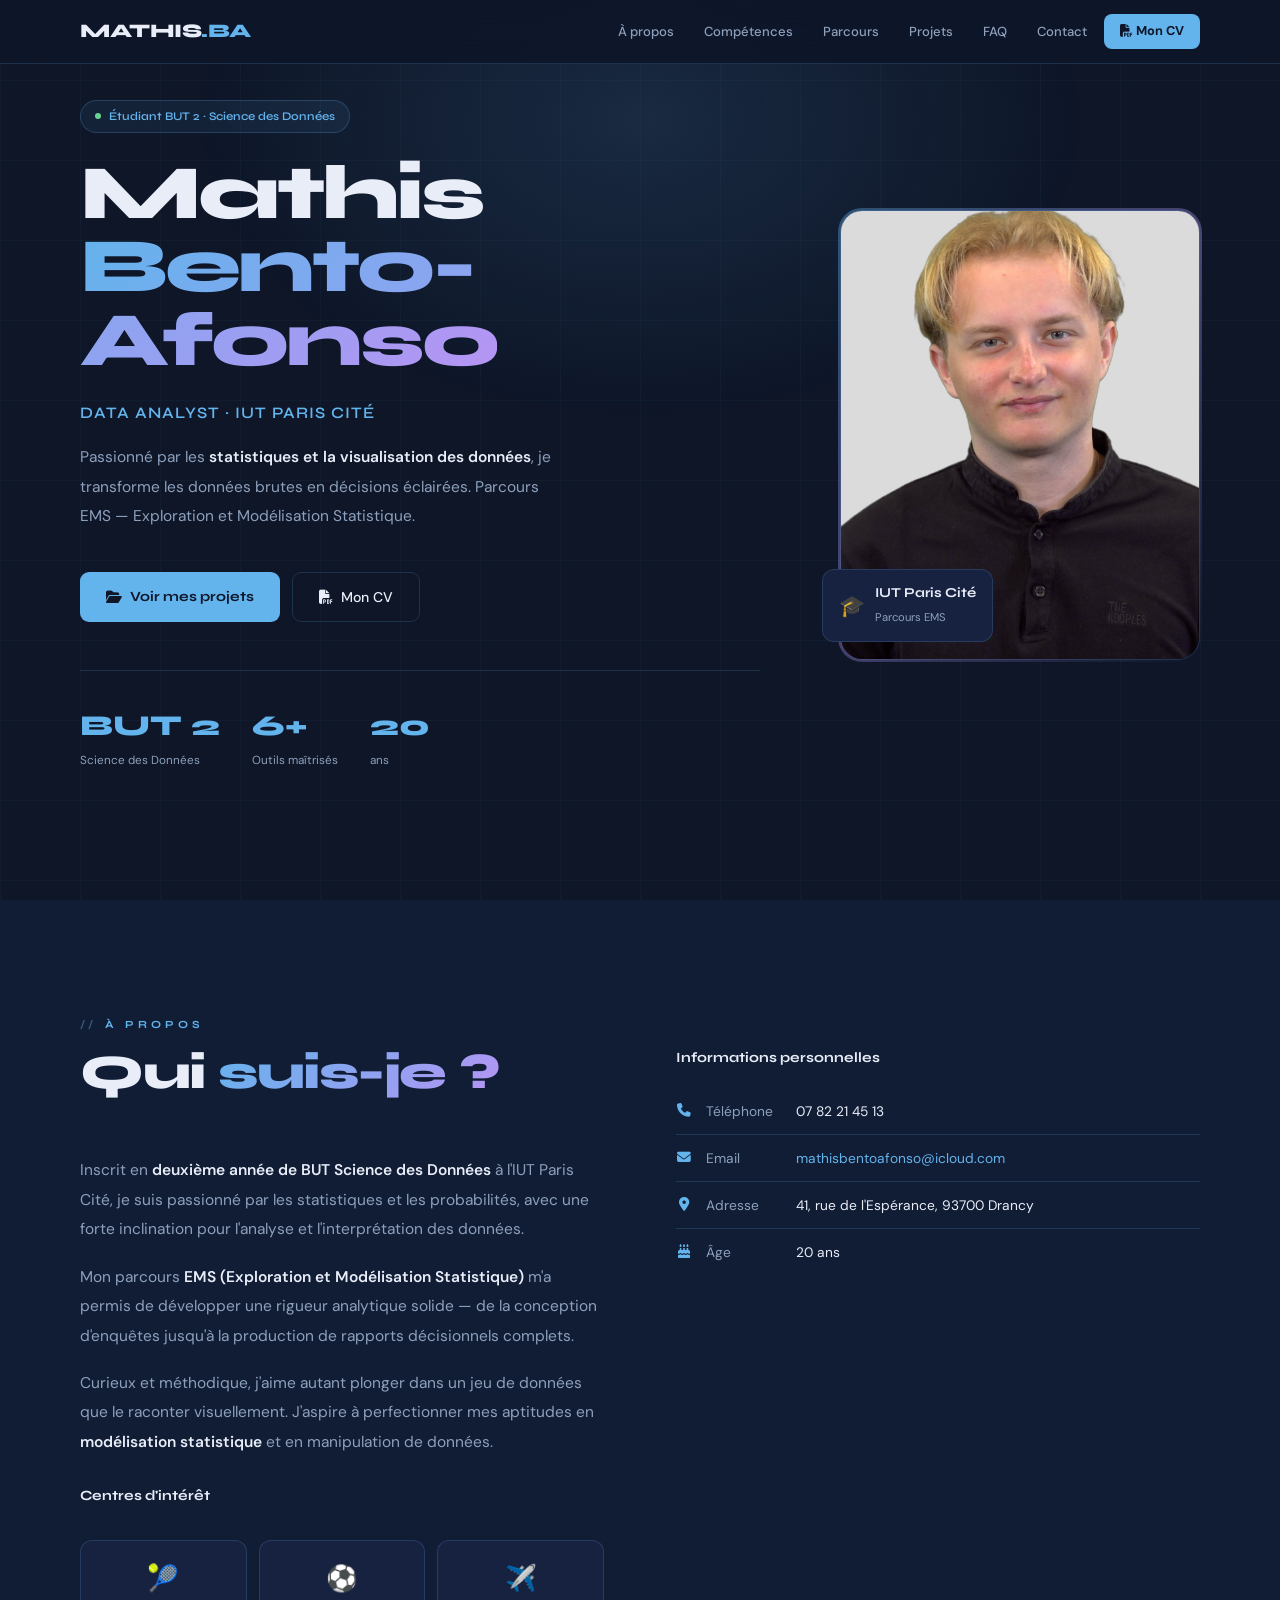
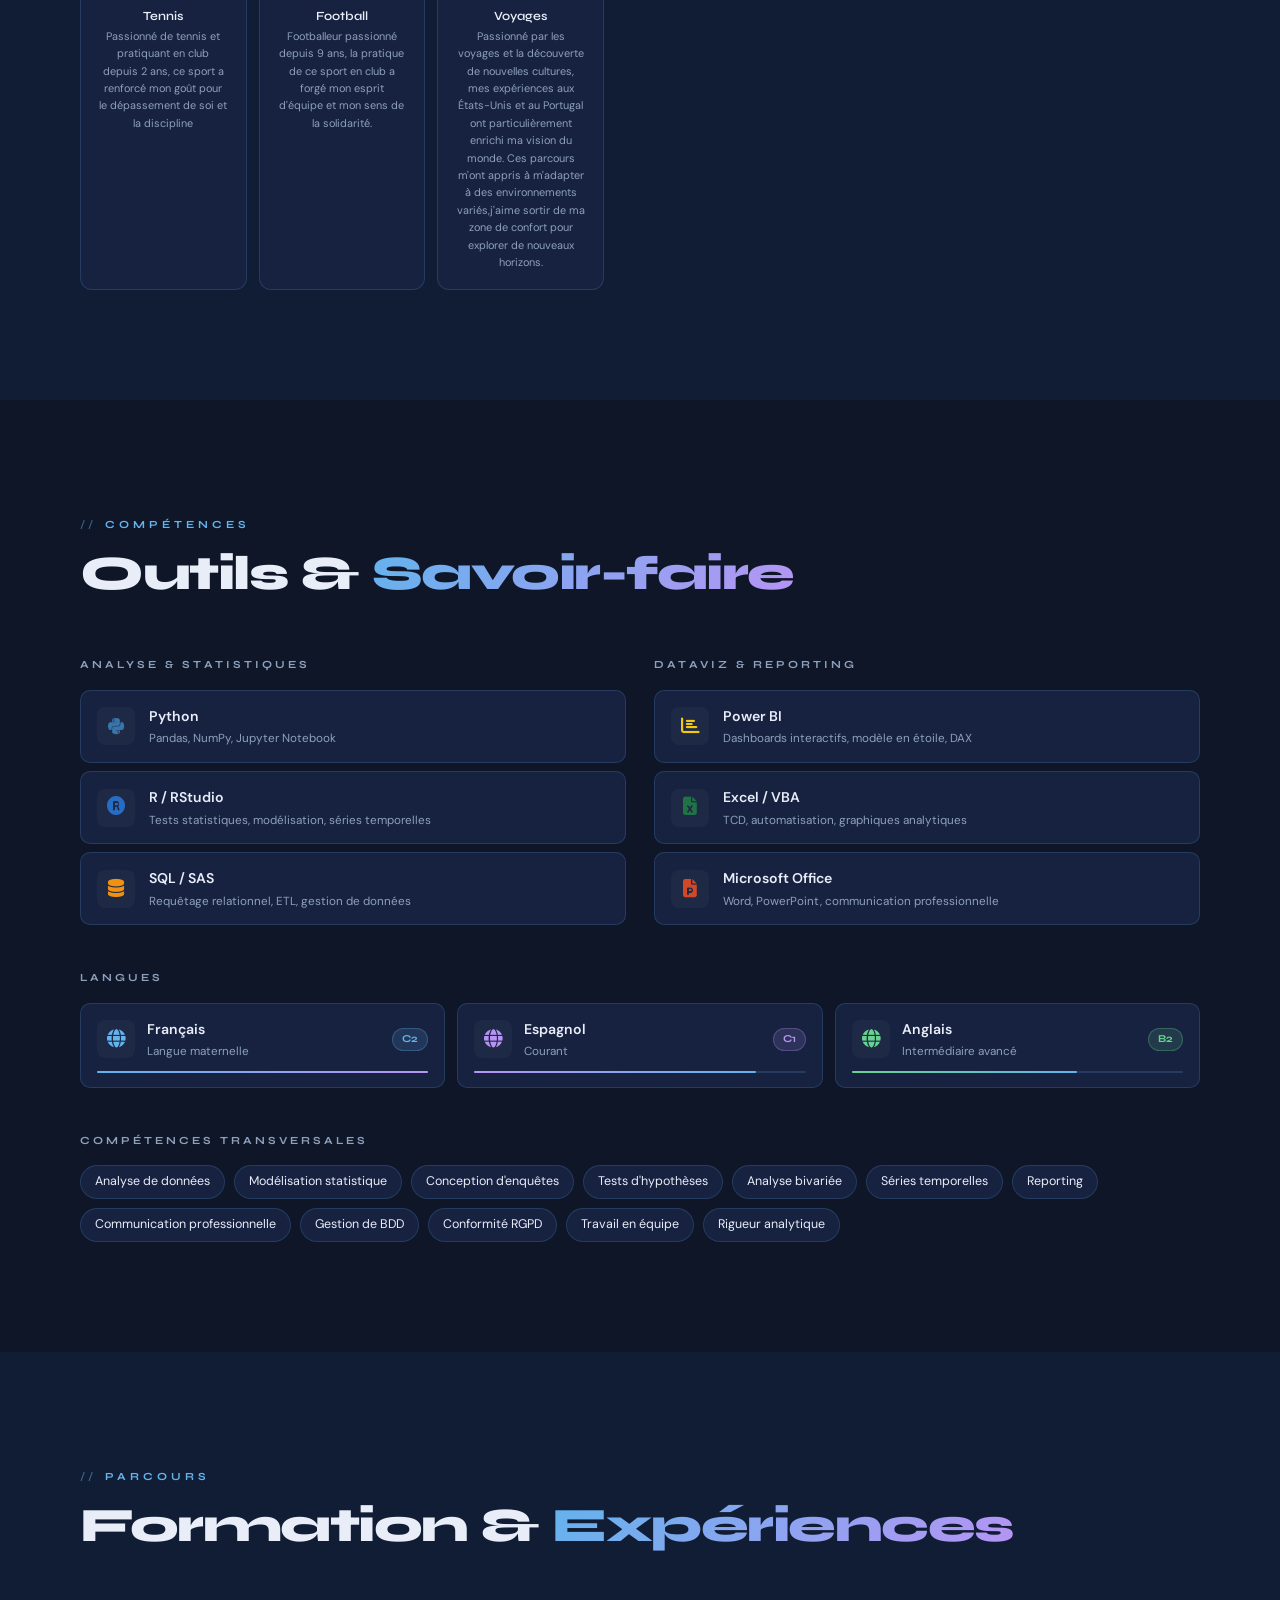
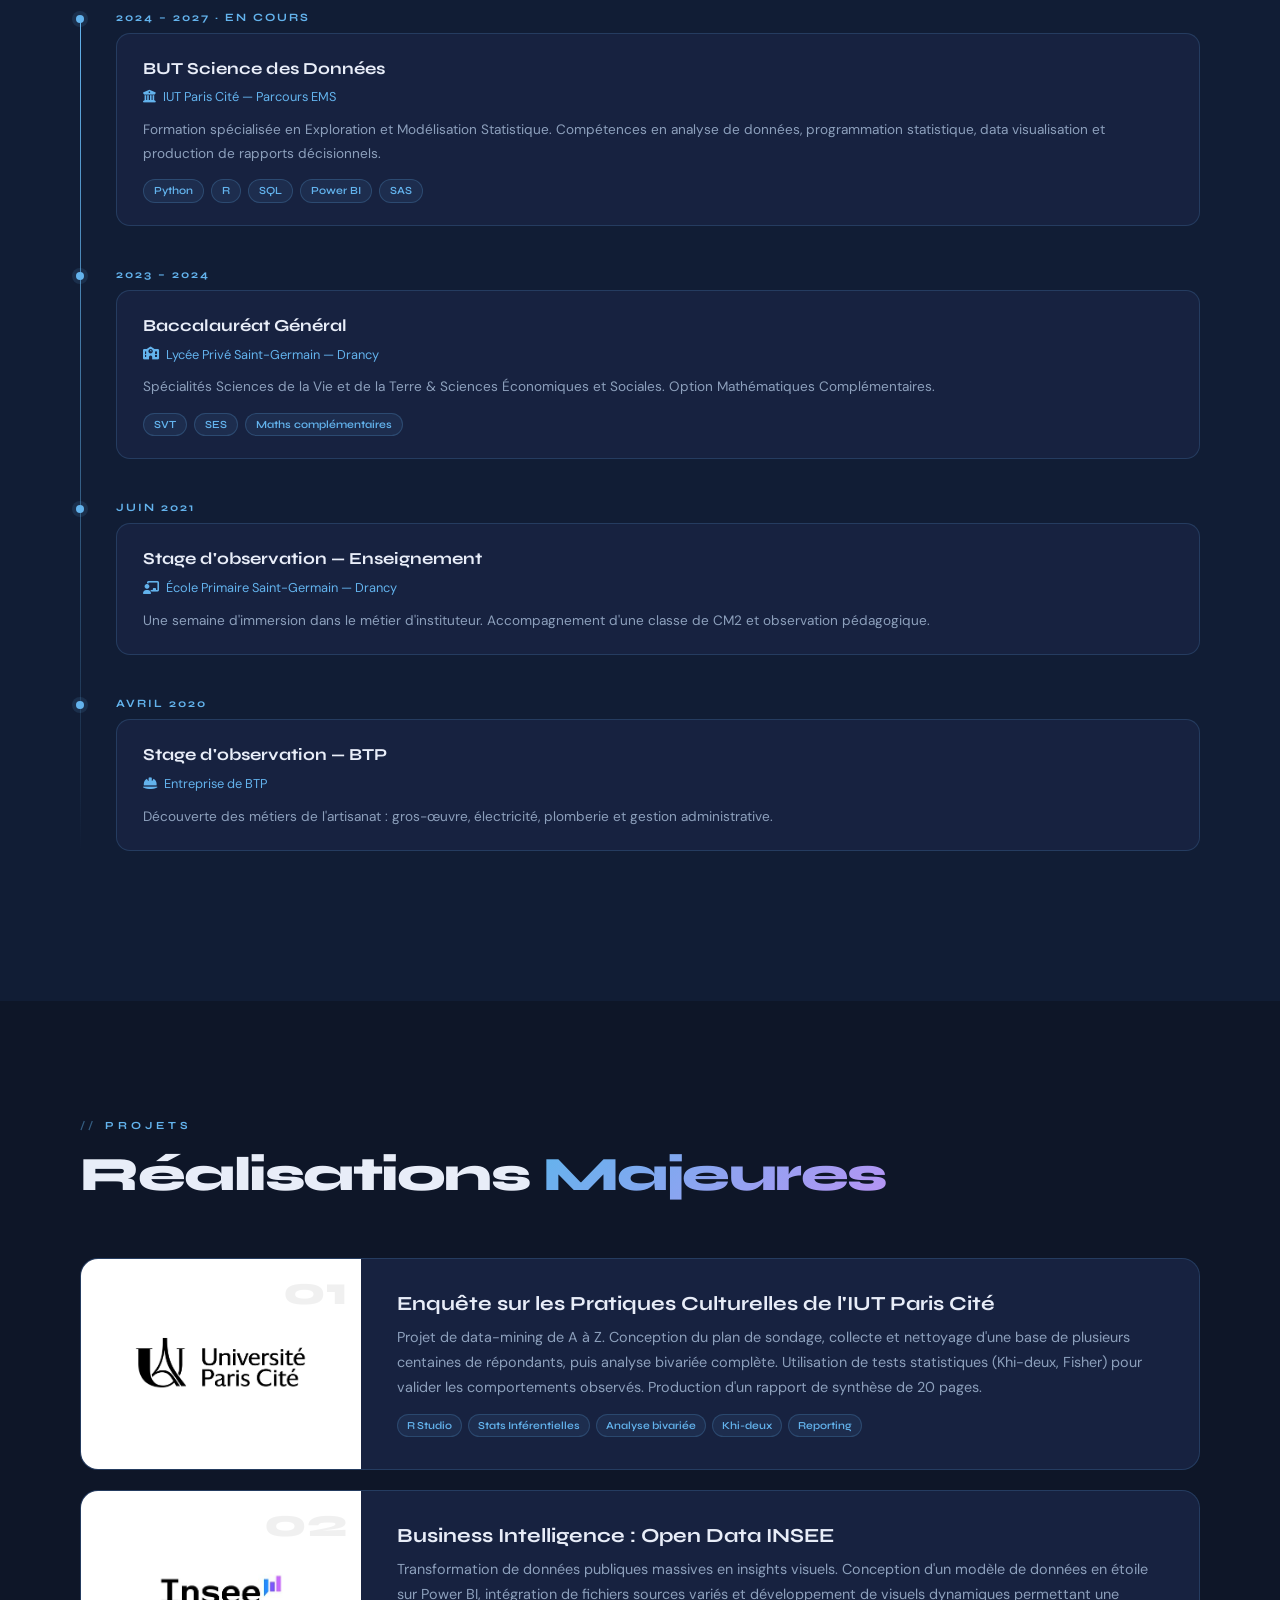
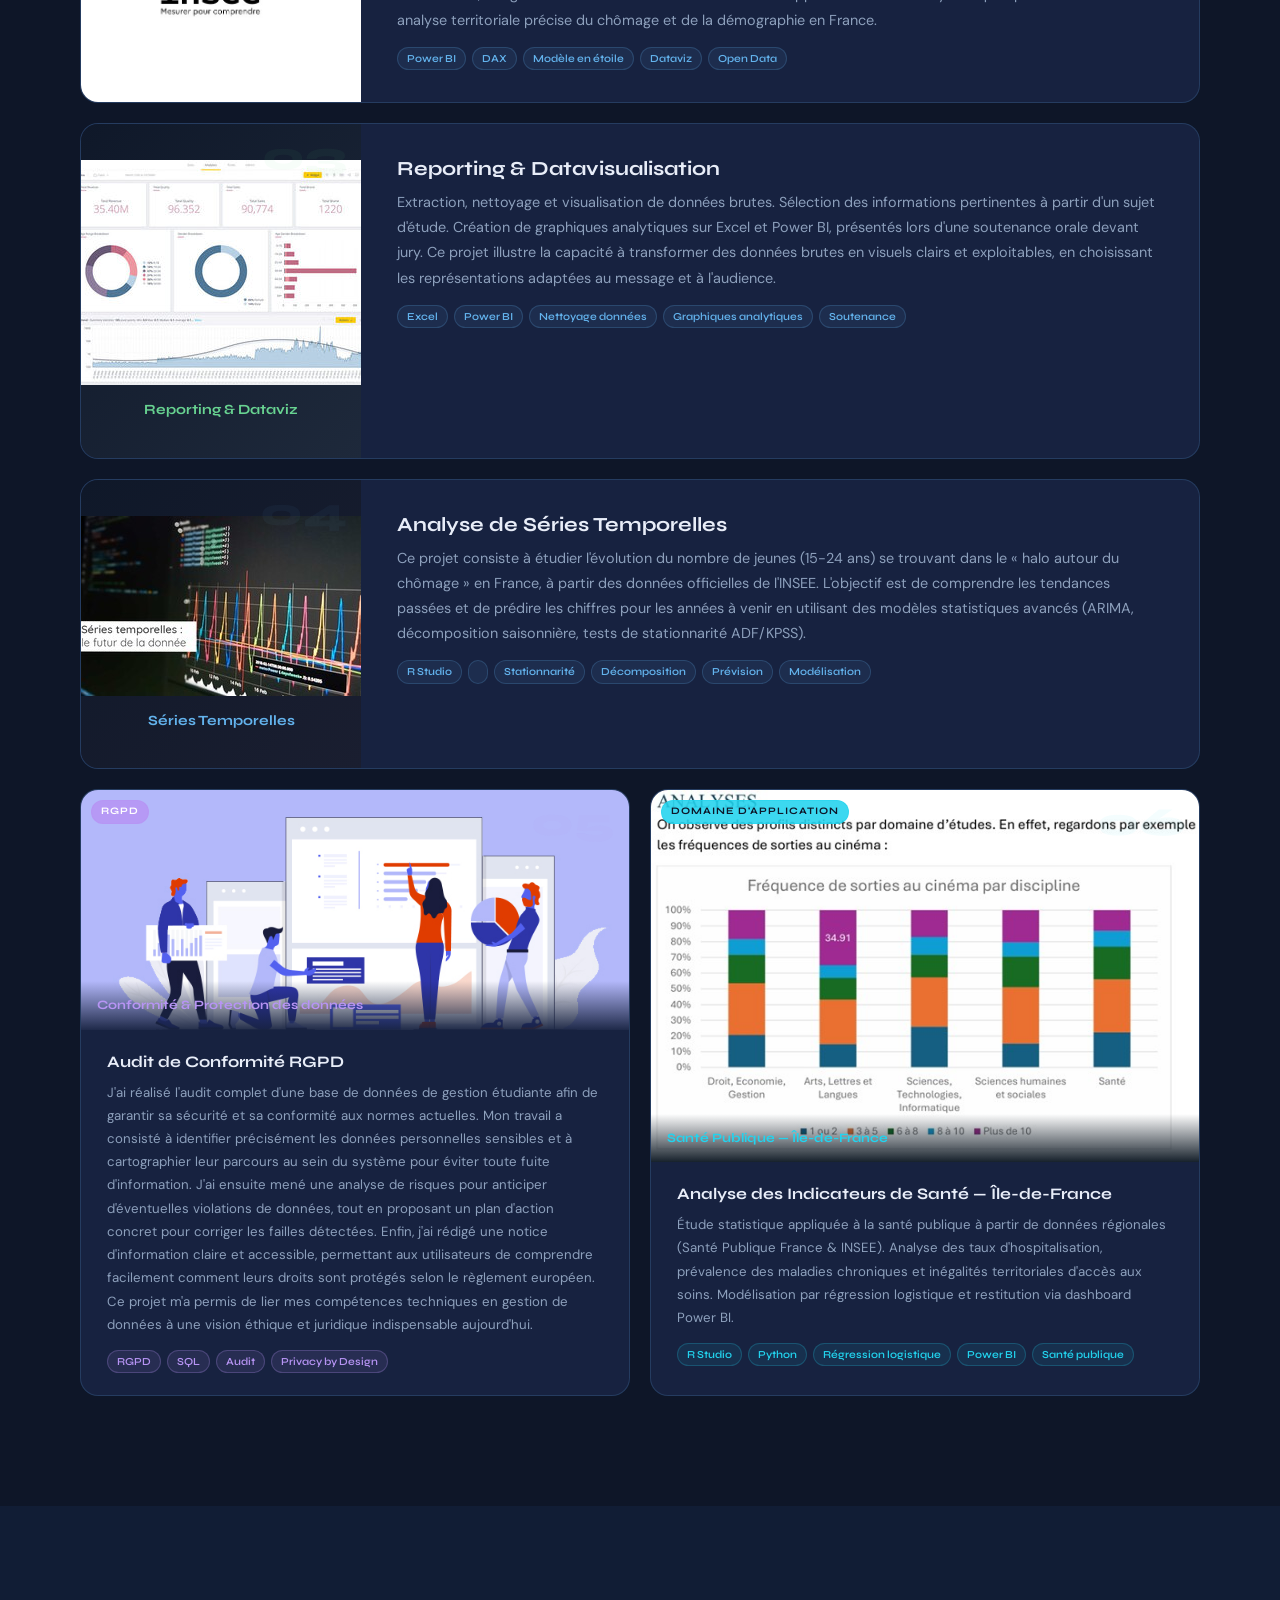
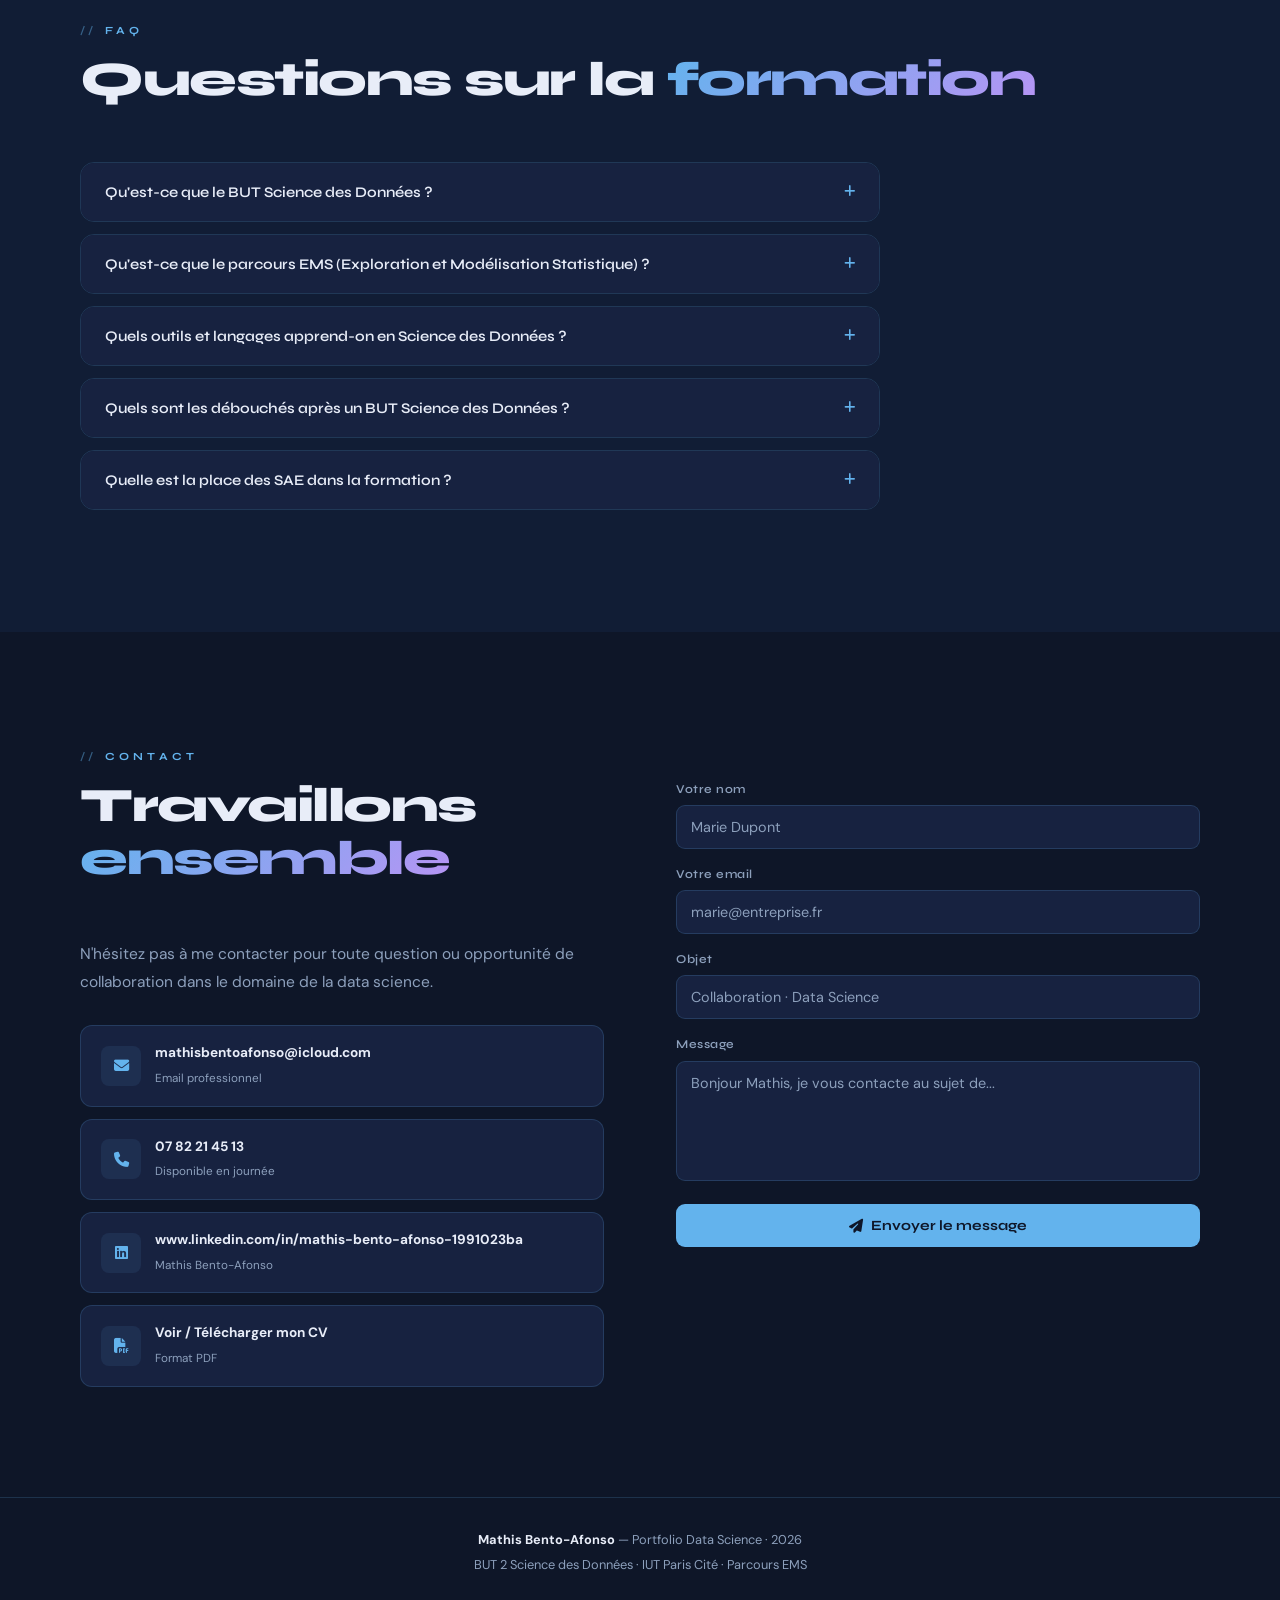
==== web.html @ 14d13656 "Add files via upload" ====
<!DOCTYPE html>
<html lang="fr">
<head>
<meta charset="UTF-8">
<meta name="viewport" content="width=device-width, initial-scale=1.0">
<title>Mathis Bento-Afonso — Data Science</title>
<link rel="preconnect" href="https://fonts.googleapis.com">
<link href="https://fonts.googleapis.com/css2?family=Syne:wght@400;500;600;700;800&family=DM+Sans:ital,wght@0,300;0,400;0,500;0,600;1,400&display=swap" rel="stylesheet">
<link rel="stylesheet" href="https://cdnjs.cloudflare.com/ajax/libs/font-awesome/6.5.0/css/all.min.css">
<style>
:root {
  --bg:    #0e1628;
  --bg2:   #111d35;
  --card:  #172240;
  --card2: #1c2a4d;
  --border: rgba(99,179,237,0.18);
  --accent: #63b3ed;
  --accent2:#90cdf4;
  --green: #68d391;
  --purple:#b794f4;
  --text:  #e8edf8;
  --muted: #8da0bc;
  --glow:  rgba(99,179,237,0.22);
}
*,*::before,*::after{margin:0;padding:0;box-sizing:border-box}
html{scroll-behavior:smooth}
body{background:var(--bg);color:var(--text);font-family:'DM Sans',sans-serif;overflow-x:hidden;line-height:1.6}

/* GRID BG */
body::before{
  content:'';position:fixed;inset:0;z-index:0;pointer-events:none;
  background-image:linear-gradient(rgba(99,179,237,0.04) 1px,transparent 1px),linear-gradient(90deg,rgba(99,179,237,0.04) 1px,transparent 1px);
  background-size:80px 80px;
}
body::after{
  content:'';position:fixed;top:-20%;left:50%;transform:translateX(-50%);
  width:900px;height:600px;
  background:radial-gradient(ellipse,rgba(99,179,237,0.13) 0%,transparent 70%);
  z-index:0;pointer-events:none;
}

section,nav,footer{position:relative;z-index:2}

/* PROGRESS */
#progress{position:fixed;top:0;left:0;height:2px;z-index:9999;background:linear-gradient(90deg,var(--accent),var(--purple),var(--green));width:0;transition:width .1s}

/* NAV */
nav{position:fixed;top:0;width:100%;z-index:1000;padding:14px 0;background:rgba(14,22,40,0.9);backdrop-filter:blur(20px);border-bottom:1px solid var(--border)}
.nav-inner{max-width:1200px;margin:0 auto;padding:0 40px;display:flex;justify-content:space-between;align-items:center}
.logo{font-family:'Syne',sans-serif;font-weight:800;font-size:1.2rem;letter-spacing:-.5px;color:var(--text);text-decoration:none}
.logo em{color:var(--accent);font-style:normal}
.nav-links{display:flex;gap:4px;align-items:center}
.nav-links a{color:var(--muted);text-decoration:none;font-size:.82rem;font-weight:500;padding:7px 13px;border-radius:7px;transition:all .2s}
.nav-links a:hover{color:var(--text);background:rgba(99,179,237,0.07)}
.nav-links a.active{color:var(--accent)}
.nav-cv{background:var(--accent)!important;color:#0e1628!important;font-weight:700!important;border-radius:8px!important;padding:7px 16px!important;font-size:.8rem!important;transition:all .25s!important}
.nav-cv:hover{transform:translateY(-2px)!important;box-shadow:0 8px 24px rgba(99,179,237,0.35)!important}

/* SECTIONS */
section{padding:110px 0}
.container{max-width:1200px;margin:0 auto;padding:0 40px}

.section-badge{display:inline-flex;align-items:center;gap:8px;font-family:'Syne',sans-serif;font-size:.68rem;font-weight:700;letter-spacing:4px;text-transform:uppercase;color:var(--accent);margin-bottom:14px}
.section-badge::before{content:'//';opacity:.45}

h2.title{font-family:'Syne',sans-serif;font-size:clamp(2rem,4vw,3rem);font-weight:800;line-height:1.1;letter-spacing:-1.5px;margin-bottom:56px}
.grad{background:linear-gradient(135deg,var(--accent),var(--purple));-webkit-background-clip:text;-webkit-text-fill-color:transparent;background-clip:text}

/* HERO */
#hero{min-height:100vh;display:flex;align-items:center;padding-top:80px}
.hero-grid{display:grid;grid-template-columns:1fr 360px;gap:80px;align-items:center}
.hero-badge{display:inline-flex;align-items:center;gap:8px;background:rgba(99,179,237,0.08);border:1px solid rgba(99,179,237,0.22);color:var(--accent);padding:6px 14px;border-radius:50px;font-size:.73rem;font-weight:600;font-family:'Syne',sans-serif;margin-bottom:24px;animation:fadeUp .8s ease both}
.hero-badge .dot{width:6px;height:6px;border-radius:50%;background:var(--green);animation:pulse 2s infinite}
@keyframes pulse{0%,100%{opacity:1;transform:scale(1)}50%{opacity:.3;transform:scale(.7)}}
.hero-name{font-family:'Syne',sans-serif;font-size:clamp(3rem,6vw,5rem);font-weight:800;line-height:.96;letter-spacing:-3px;margin-bottom:22px;animation:fadeUp .8s .1s ease both}
.hero-sub{font-family:'Syne',sans-serif;font-weight:600;font-size:1rem;color:var(--accent);letter-spacing:1px;margin-bottom:18px;animation:fadeUp .8s .15s ease both;text-transform:uppercase}
.hero-desc{font-size:.97rem;color:var(--muted);max-width:480px;line-height:1.9;margin-bottom:40px;animation:fadeUp .8s .2s ease both}
.hero-desc strong{color:var(--text);font-weight:600}
.hero-cta{display:flex;gap:12px;flex-wrap:wrap;animation:fadeUp .8s .3s ease both}
.btn-primary{background:var(--accent);color:#0e1628;padding:13px 26px;border-radius:9px;font-weight:700;text-decoration:none;font-size:.88rem;transition:all .3s;display:inline-flex;align-items:center;gap:8px;font-family:'Syne',sans-serif;border:none;cursor:pointer}
.btn-primary:hover{transform:translateY(-3px);box-shadow:0 14px 36px rgba(99,179,237,0.3)}
.btn-ghost{border:1px solid var(--border);color:var(--text);padding:13px 26px;border-radius:9px;font-weight:500;text-decoration:none;font-size:.88rem;transition:all .3s;display:inline-flex;align-items:center;gap:8px;background:transparent;cursor:pointer}
.btn-ghost:hover{border-color:var(--accent);color:var(--accent)}
.hero-stats{display:flex;gap:32px;margin-top:48px;padding-top:32px;border-top:1px solid var(--border);animation:fadeUp .8s .4s ease both}
.stat-val{font-family:'Syne',sans-serif;font-size:1.8rem;font-weight:800;color:var(--accent)}
.stat-label{font-size:.73rem;color:var(--muted);margin-top:2px}
.photo-wrap{position:relative;animation:fadeUp .8s .2s ease both}
.photo-wrap::before{content:'';position:absolute;inset:-2px;border-radius:24px;background:linear-gradient(135deg,var(--accent),var(--purple),transparent);z-index:-1;opacity:.35}
.photo-wrap img{width:100%;border-radius:22px;display:block;border:1px solid var(--border);object-fit:cover;aspect-ratio:4/5}
.photo-badge{position:absolute;bottom:18px;left:-18px;background:var(--card);border:1px solid var(--border);border-radius:12px;padding:12px 16px;display:flex;align-items:center;gap:10px;backdrop-filter:blur(20px)}
.photo-badge strong{display:block;font-size:.85rem;font-family:'Syne',sans-serif}
.photo-badge span{font-size:.7rem;color:var(--muted)}
@keyframes fadeUp{from{opacity:0;transform:translateY(22px)}to{opacity:1;transform:translateY(0)}}

/* ABOUT */
#about{background:var(--bg2)}
.about-grid{display:grid;grid-template-columns:1fr 1fr;gap:72px;align-items:start}
.about-text p{color:var(--muted);font-size:.97rem;margin-bottom:18px;line-height:1.9}
.about-text p strong{color:var(--text);font-weight:600}
.info-row{display:flex;align-items:center;gap:14px;padding:12px 0;border-bottom:1px solid var(--border);font-size:.86rem}
.info-row:last-child{border:none}
.info-row i{color:var(--accent);width:16px;text-align:center}
.info-row a{color:var(--accent);text-decoration:none}
.info-label{color:var(--muted);min-width:76px}

/* LANG BARS */
.lang-wrap h4{font-family:'Syne',sans-serif;font-size:.88rem;font-weight:700;margin-bottom:18px}
.lang-item{margin-bottom:14px}
.lang-row{display:flex;justify-content:space-between;margin-bottom:6px}
.lang-name{font-size:.86rem;font-weight:500}
.lang-lvl{font-size:.73rem;color:var(--accent)}
.lang-bar{height:2px;background:var(--border);border-radius:4px;overflow:hidden}
.lang-fill{height:100%;width:0;background:linear-gradient(90deg,var(--accent),var(--purple));transition:width 1.2s ease;border-radius:4px}

/* INTERESTS */
.interests-grid{display:grid;grid-template-columns:1fr 1fr 1fr;gap:12px;margin-top:32px}
.interest-card{background:var(--card);border:1px solid var(--border);border-radius:12px;padding:18px;text-align:center;transition:all .3s}
.interest-card:hover{border-color:var(--accent);transform:translateY(-3px)}
.interest-card .icon{font-size:1.6rem;margin-bottom:6px}
.interest-card .name{font-size:.78rem;font-weight:600;font-family:'Syne',sans-serif}
.interest-card .sub{font-size:.68rem;color:var(--muted);margin-top:2px}

/* COMPETENCES */
.skills-cols{display:grid;grid-template-columns:1fr 1fr;gap:28px}
.skill-cat-title{font-family:'Syne',sans-serif;font-size:.68rem;font-weight:700;letter-spacing:3px;text-transform:uppercase;color:var(--muted);margin-bottom:16px}
.skill-item{display:flex;align-items:center;gap:14px;padding:14px 16px;border-radius:10px;background:var(--card);border:1px solid var(--border);margin-bottom:8px;transition:all .3s}
.skill-item:hover{border-color:var(--accent);transform:translateX(5px)}
.skill-icon{width:38px;height:38px;border-radius:8px;background:rgba(255,255,255,0.03);display:flex;align-items:center;justify-content:center;font-size:1.15rem;color:var(--accent);flex-shrink:0}
.skill-name{font-weight:600;font-size:.88rem}
.skill-desc{font-size:.73rem;color:var(--muted);margin-top:2px}
.lang-skill-item{display:flex;align-items:center;gap:14px;padding:14px 16px;border-radius:10px;background:var(--card);border:1px solid var(--border);margin-bottom:8px;transition:all .3s;flex-direction:column;align-items:flex-start}
.lang-skill-item:hover{border-color:var(--accent);transform:translateX(5px)}
.lang-skill-top{display:flex;align-items:center;gap:12px;width:100%}
.lang-badge{font-size:.66rem;font-weight:700;padding:2px 9px;border-radius:50px;font-family:'Syne',sans-serif;flex-shrink:0}
.tags-wrap{display:flex;flex-wrap:wrap;gap:9px;margin-top:4px}
.tag{padding:6px 14px;border-radius:50px;background:var(--card);border:1px solid var(--border);font-size:.78rem;color:var(--text);transition:all .25s}
.tag:hover{border-color:var(--accent);color:var(--accent)}

/* PARCOURS */
#parcours{background:var(--bg2)}
.timeline{padding-left:36px;position:relative}
.timeline::before{content:'';position:absolute;left:0;top:8px;bottom:0;width:1px;background:linear-gradient(to bottom,var(--accent),transparent)}
.timeline-item{position:relative;margin-bottom:40px}
.timeline-item::before{content:'';position:absolute;left:-40px;top:6px;width:8px;height:8px;border-radius:50%;background:var(--accent);box-shadow:0 0 0 4px rgba(99,179,237,0.12)}
.t-date{font-size:.7rem;font-weight:700;letter-spacing:2px;text-transform:uppercase;color:var(--accent);margin-bottom:6px;font-family:'Syne',sans-serif}
.t-card{background:var(--card);border:1px solid var(--border);border-radius:14px;padding:22px 26px;transition:all .3s}
.t-card:hover{border-color:rgba(99,179,237,0.28);transform:translateX(5px)}
.t-card h3{font-family:'Syne',sans-serif;font-size:1.05rem;font-weight:700;margin-bottom:5px}
.t-org{font-size:.8rem;color:var(--accent);margin-bottom:10px;display:flex;align-items:center;gap:7px}
.t-card p{font-size:.85rem;color:var(--muted);line-height:1.75}
.t-tags{display:flex;flex-wrap:wrap;gap:7px;margin-top:14px}
.t-tags span{font-size:.68rem;font-weight:600;background:rgba(99,179,237,0.08);border:1px solid rgba(99,179,237,0.22);color:var(--accent);padding:2px 10px;border-radius:50px;font-family:'Syne',sans-serif}

/* PROJETS */
.projects-grid{display:grid;grid-template-columns:1fr 1fr;gap:20px}
.proj-card{background:var(--card);border:1px solid var(--border);border-radius:18px;overflow:hidden;transition:all .4s;cursor:pointer;display:flex;flex-direction:column;position:relative}
.proj-card:hover{transform:translateY(-6px);border-color:rgba(99,179,237,0.32);box-shadow:0 20px 50px rgba(0,0,0,0.45)}
.proj-thumb{padding:32px;display:flex;align-items:center;justify-content:center;min-height:180px;background:#fff;position:relative;overflow:hidden}
.proj-thumb img{max-height:75px;object-fit:contain}
.proj-thumb-dark{display:flex;align-items:center;justify-content:center;min-height:180px;position:relative;overflow:hidden}
.proj-num{position:absolute;top:12px;right:14px;font-family:'Syne',sans-serif;font-size:2.5rem;font-weight:800;line-height:1}
.proj-body{padding:22px 26px;flex:1}
.proj-body h3{font-family:'Syne',sans-serif;font-size:1rem;font-weight:700;margin-bottom:8px;line-height:1.3}
.proj-body p{font-size:.83rem;color:var(--muted);line-height:1.75;margin-bottom:14px}
.proj-tools{display:flex;flex-wrap:wrap;gap:6px}
.proj-tools span{font-size:.67rem;font-weight:600;background:rgba(99,179,237,0.08);border:1px solid rgba(99,179,237,0.2);color:var(--accent);padding:2px 9px;border-radius:50px;font-family:'Syne',sans-serif}
.proj-badge{position:absolute;top:10px;left:10px;font-size:.62rem;font-weight:700;letter-spacing:1px;text-transform:uppercase;padding:3px 9px;border-radius:50px;font-family:'Syne',sans-serif;z-index:2}
/* FEATURED cards span full width */
.proj-featured{grid-column:span 2;flex-direction:row}
.proj-featured .proj-thumb{width:280px;flex-shrink:0;min-height:auto}
.proj-featured .proj-thumb-dark{width:280px;flex-shrink:0;min-height:auto}
.proj-featured .proj-body{padding:32px 36px}
.proj-featured .proj-body h3{font-size:1.25rem}
.proj-featured .proj-body p{font-size:.9rem}

/* FAQ */
#faq{background:var(--bg2)}
.faq-list{max-width:800px}
.faq-item{border:1px solid var(--border);border-radius:14px;margin-bottom:12px;overflow:hidden;transition:border-color .3s}
.faq-item.open{border-color:rgba(99,179,237,0.35)}
.faq-q{width:100%;background:var(--card);border:none;padding:20px 24px;text-align:left;cursor:pointer;display:flex;justify-content:space-between;align-items:center;gap:16px;transition:background .2s}
.faq-q:hover{background:var(--card2)}
.faq-q-text{font-family:'Syne',sans-serif;font-size:.92rem;font-weight:600;color:var(--text)}
.faq-icon{color:var(--accent);font-size:.8rem;transition:transform .3s;flex-shrink:0}
.faq-item.open .faq-icon{transform:rotate(45deg)}
.faq-a{max-height:0;overflow:hidden;transition:max-height .4s ease;background:var(--card)}
.faq-a-inner{padding:0 24px;font-size:.86rem;color:var(--muted);line-height:1.85}
.faq-item.open .faq-a{max-height:300px}
.faq-item.open .faq-a-inner{padding:4px 24px 20px}

/* CONTACT */
.contact-grid{display:grid;grid-template-columns:1fr 1fr;gap:72px;align-items:start}
.contact-info p{color:var(--muted);font-size:.97rem;line-height:1.8;margin-bottom:28px}
.c-links{display:flex;flex-direction:column;gap:12px}
.c-link{display:flex;align-items:center;gap:14px;padding:16px 20px;background:var(--card);border:1px solid var(--border);border-radius:12px;text-decoration:none;color:var(--text);transition:all .3s}
.c-link:hover{border-color:var(--accent);transform:translateX(5px)}
.c-link-icon{width:40px;height:40px;border-radius:8px;background:rgba(99,179,237,0.09);display:flex;align-items:center;justify-content:center;color:var(--accent);font-size:.95rem;flex-shrink:0}
.c-link strong{display:block;font-size:.85rem}
.c-link span{font-size:.73rem;color:var(--muted)}
.form-g{margin-bottom:16px}
.form-g label{display:block;font-size:.75rem;font-weight:600;color:var(--muted);margin-bottom:6px;letter-spacing:.5px;font-family:'Syne',sans-serif}
.form-g input,.form-g textarea{width:100%;background:var(--card);border:1px solid var(--border);border-radius:9px;padding:12px 14px;color:var(--text);font-family:'DM Sans',sans-serif;font-size:.9rem;transition:all .3s;outline:none;resize:none}
.form-g textarea{min-height:120px}
.form-g input:focus,.form-g textarea:focus{border-color:var(--accent);box-shadow:0 0 0 3px rgba(99,179,237,0.08)}
.form-g input::placeholder,.form-g textarea::placeholder{color:var(--muted)}

/* CV MODAL */
.modal-overlay{display:none;position:fixed;inset:0;z-index:5000;background:rgba(0,0,0,0.88);backdrop-filter:blur(14px);align-items:center;justify-content:center}
.modal-overlay.open{display:flex;animation:fadeIn .3s ease}
@keyframes fadeIn{from{opacity:0}to{opacity:1}}
.modal{background:var(--card);border:1px solid var(--border);border-radius:18px;width:90%;max-width:820px;max-height:92vh;display:flex;flex-direction:column;overflow:hidden;animation:scaleIn .3s ease}
@keyframes scaleIn{from{opacity:0;transform:scale(.96)}to{opacity:1;transform:scale(1)}}
.modal-head{display:flex;align-items:center;justify-content:space-between;padding:18px 24px;border-bottom:1px solid var(--border)}
.modal-head h3{font-family:'Syne',sans-serif;font-weight:700;font-size:.95rem;display:flex;align-items:center;gap:9px}
.modal-head h3 i{color:var(--accent)}
.modal-actions{display:flex;gap:9px;align-items:center}
.btn-dl{background:var(--accent);color:#0e1628;border:none;padding:8px 18px;border-radius:7px;font-weight:700;font-size:.79rem;cursor:pointer;display:flex;align-items:center;gap:6px;font-family:'Syne',sans-serif;text-decoration:none;transition:all .25s}
.btn-dl:hover{box-shadow:0 6px 20px rgba(99,179,237,0.3);transform:translateY(-1px)}
.btn-close{background:rgba(255,255,255,0.04);border:1px solid var(--border);color:var(--text);width:34px;height:34px;border-radius:7px;cursor:pointer;display:flex;align-items:center;justify-content:center;font-size:.9rem;transition:all .25s}
.btn-close:hover{background:rgba(248,113,113,0.1);border-color:rgba(248,113,113,0.3);color:#f87171}
.modal-body{flex:1;overflow:auto;display:flex;align-items:flex-start;justify-content:center;background:#111}
.modal-body iframe{width:100%;min-height:75vh;border:none}

/* FOOTER */
footer{padding:32px 0;border-top:1px solid var(--border);text-align:center}
footer p{color:var(--muted);font-size:.8rem}
footer strong{color:var(--text)}

/* REVEAL */
.reveal{opacity:0;transform:translateY(24px);transition:all .7s ease}
.reveal.visible{opacity:1;transform:translateY(0)}
.reveal-l{opacity:0;transform:translateX(-24px);transition:all .7s ease}
.reveal-l.visible{opacity:1;transform:translateX(0)}

/* RESPONSIVE */
@media(max-width:900px){
  .hero-grid,.about-grid,.contact-grid,.skills-cols{grid-template-columns:1fr;gap:36px}
  .projects-grid{grid-template-columns:1fr}
  .proj-featured{flex-direction:column;grid-column:span 1}
  .proj-featured .proj-thumb,.proj-featured .proj-thumb-dark{width:100%}
  .nav-links a:not(.nav-cv){display:none}
  .container{padding:0 20px}
  .interests-grid{grid-template-columns:1fr 1fr}
}
</style>
</head>
<body>

<div id="progress"></div>

<!-- CV MODAL -->
<div class="modal-overlay" id="cvModal">
  <div class="modal">
    <div class="modal-head">
      <h3><i class="fas fa-file-pdf"></i> CV — Mathis Bento-Afonso</h3>
      <div class="modal-actions">
        <a href="[data-uri]" download="CV_Mathis_Bento-Afonso.pdf" class="btn-dl"><i class="fas fa-download"></i> Télécharger</a>
        <button class="btn-close" onclick="closeModal()"><i class="fas fa-times"></i></button>
      </div>
    </div>
    <div class="modal-body">
      <iframe src="[data-uri]" type="application/pdf"></iframe>
    </div>
  </div>
</div>

<!-- NAV -->
<nav>
  <div class="nav-inner">
    <a href="#hero" class="logo">MATHIS<em>.BA</em></a>
    <div class="nav-links">
      <a href="#about">À propos</a>
      <a href="#competences">Compétences</a>
      <a href="#parcours">Parcours</a>
      <a href="#projets">Projets</a>
      <a href="#faq">FAQ</a>
      <a href="#contact">Contact</a>
      <a href="#" class="nav-cv" onclick="openModal(event)"><i class="fas fa-file-pdf"></i> Mon CV</a>
    </div>
  </div>
</nav>

<!-- ═══ HERO ═══ -->
<section id="hero">
  <div class="container">
    <div class="hero-grid">
      <div>
        <div class="hero-badge"><span class="dot"></span> Étudiant BUT 2 · Science des Données</div>
        <h1 class="hero-name">Mathis<br><span class="grad">Bento-Afonso</span></h1>
        <p class="hero-sub">Data Analyst · IUT Paris Cité</p>
        <p class="hero-desc">
          Passionné par les <strong>statistiques et la visualisation des données</strong>, je transforme les données brutes en décisions éclairées. Parcours EMS — Exploration et Modélisation Statistique.
        </p>
        <div class="hero-cta">
          <a href="#projets" class="btn-primary"><i class="fas fa-folder-open"></i> Voir mes projets</a>
          <a href="#" class="btn-ghost" onclick="openModal(event)"><i class="fas fa-file-pdf"></i> Mon CV</a>
        </div>
        <div class="hero-stats">
          <div><div class="stat-val">BUT 2</div><div class="stat-label">Science des Données</div></div>
          <div><div class="stat-val">6+</div><div class="stat-label">Outils maîtrisés</div></div>
          <div><div class="stat-val">20</div><div class="stat-label">ans</div></div>
        </div>
      </div>
      <div class="photo-wrap">
        <img src="[data-uri]" alt="Mathis Bento-Afonso">
        <div class="photo-badge">
          <span style="font-size:1.3rem">🎓</span>
          <div><strong>IUT Paris Cité</strong><span>Parcours EMS</span></div>
        </div>
      </div>
    </div>
  </div>
</section>

<!-- ═══ À PROPOS ═══ -->
<section id="about">
  <div class="container">
    <div class="section-badge">À propos</div>
    <div class="about-grid">

      <!-- Colonne gauche : texte + langues + intérêts -->
      <div class="reveal-l">
        <h2 class="title">Qui <span class="grad">suis-je ?</span></h2>
        <div class="about-text">
          <p>Inscrit en <strong>deuxième année de BUT Science des Données</strong> à l'IUT Paris Cité, je suis passionné par les statistiques et les probabilités, avec une forte inclination pour l'analyse et l'interprétation des données.</p>
          <p>Mon parcours <strong>EMS (Exploration et Modélisation Statistique)</strong> m'a permis de développer une rigueur analytique solide — de la conception d'enquêtes jusqu'à la production de rapports décisionnels complets.</p>
          <p>Curieux et méthodique, j'aime autant plonger dans un jeu de données que le raconter visuellement. J'aspire à perfectionner mes aptitudes en <strong>modélisation statistique</strong> et en manipulation de données.</p>
        </div>
  
        <!-- Intérêts -->
        <div style="margin-top:28px;">
          <h4 style="font-family:'Syne',sans-serif;font-size:.88rem;font-weight:700;margin-bottom:16px;">Centres d'intérêt</h4>
          <div class="interests-grid">
            <div class="interest-card"><div class="icon">🎾</div><div class="name">Tennis</div><div class="sub">Passionné de tennis et pratiquant en club depuis 2 ans, ce sport a renforcé mon goût pour le dépassement de soi et la discipline</div></div>
            <div class="interest-card"><div class="icon">⚽</div><div class="name">Football</div><div class="sub">Footballeur passionné depuis 9 ans, la pratique de ce sport en club a forgé mon esprit d'équipe et mon sens de la solidarité.</div></div>
            <div class="interest-card"><div class="icon">✈️</div><div class="name">Voyages</div><div class="sub">Passionné par les voyages et la découverte de nouvelles cultures, mes expériences aux États-Unis et au Portugal ont particulièrement enrichi ma vision du monde. Ces parcours m'ont appris à m'adapter à des environnements variés,j'aime sortir de ma zone de confort pour explorer de nouveaux horizons.</div></div>
          </div>
        </div>
      </div>

      <!-- Colonne droite : infos personnelles -->
      <div class="reveal">
        <h4 style="font-family:'Syne',sans-serif;font-size:.88rem;font-weight:700;margin-bottom:18px;">Informations personnelles</h4>
        <div class="info-row"><i class="fas fa-phone"></i><span class="info-label">Téléphone</span> 07 82 21 45 13</div>
        <div class="info-row"><i class="fas fa-envelope"></i><span class="info-label">Email</span><a href="mailto:mathisbentoafonso@icloud.com">mathisbentoafonso@icloud.com</a></div>
        <div class="info-row"><i class="fas fa-map-marker-alt"></i><span class="info-label">Adresse</span> 41, rue de l'Espérance, 93700 Drancy</div>
        <div class="info-row"><i class="fas fa-birthday-cake"></i><span class="info-label">Âge</span> 20 ans</div>
      </div>

    </div>
  </div>
</section>

<!-- ═══ COMPÉTENCES ═══ -->
<section id="competences">
  <div class="container">
    <div class="section-badge">Compétences</div>
    <h2 class="title reveal">Outils &amp; <span class="grad">Savoir-faire</span></h2>

    <div class="skills-cols">
      <!-- Analyse & Statistiques -->
      <div class="reveal">
        <div class="skill-cat-title">Analyse &amp; Statistiques</div>
        <div class="skill-item">
          <div class="skill-icon" style="color:#3776ab"><i class="fab fa-python"></i></div>
          <div><div class="skill-name">Python</div><div class="skill-desc">Pandas, NumPy, Jupyter Notebook</div></div>
        </div>
        <div class="skill-item">
          <div class="skill-icon" style="color:#276dc3"><i class="fas fa-registered"></i></div>
          <div><div class="skill-name">R / RStudio</div><div class="skill-desc">Tests statistiques, modélisation, séries temporelles</div></div>
        </div>
        <div class="skill-item">
          <div class="skill-icon" style="color:#f29111"><i class="fas fa-database"></i></div>
          <div><div class="skill-name">SQL / SAS</div><div class="skill-desc">Requêtage relationnel, ETL, gestion de données</div></div>
        </div>
      </div>

      <!-- Dataviz & Reporting -->
      <div class="reveal">
        <div class="skill-cat-title">Dataviz &amp; Reporting</div>
        <div class="skill-item">
          <div class="skill-icon" style="color:#f2c811"><i class="fas fa-chart-bar"></i></div>
          <div><div class="skill-name">Power BI</div><div class="skill-desc">Dashboards interactifs, modèle en étoile, DAX</div></div>
        </div>
        <div class="skill-item">
          <div class="skill-icon" style="color:#217346"><i class="fas fa-file-excel"></i></div>
          <div><div class="skill-name">Excel / VBA</div><div class="skill-desc">TCD, automatisation, graphiques analytiques</div></div>
        </div>
        <div class="skill-item">
          <div class="skill-icon" style="color:#d04828"><i class="fas fa-file-powerpoint"></i></div>
          <div><div class="skill-name">Microsoft Office</div><div class="skill-desc">Word, PowerPoint, communication professionnelle</div></div>
        </div>
      </div>
    </div>

    <!-- Langues dans compétences -->
    <div class="reveal" style="margin-top:36px;">
      <div class="skill-cat-title">Langues</div>
      <div style="display:grid;grid-template-columns:repeat(3,1fr);gap:12px;">

        <!-- Français -->
        <div class="skill-item" style="flex-direction:column;align-items:flex-start;gap:10px;">
          <div class="lang-skill-top">
            <div class="skill-icon" style="color:var(--accent)"><i class="fas fa-globe"></i></div>
            <div style="flex:1"><div class="skill-name">Français</div><div class="skill-desc">Langue maternelle</div></div>
            <span class="lang-badge" style="background:rgba(99,179,237,0.14);border:1px solid rgba(99,179,237,0.28);color:var(--accent)">C2</span>
          </div>
          <div style="width:100%;height:2px;background:var(--border);border-radius:4px;"><div style="height:100%;width:100%;background:linear-gradient(90deg,var(--accent),var(--purple));border-radius:4px;"></div></div>
        </div>

        <!-- Espagnol -->
        <div class="skill-item" style="flex-direction:column;align-items:flex-start;gap:10px;">
          <div class="lang-skill-top">
            <div class="skill-icon" style="color:var(--purple)"><i class="fas fa-globe"></i></div>
            <div style="flex:1"><div class="skill-name">Espagnol</div><div class="skill-desc">Courant</div></div>
            <span class="lang-badge" style="background:rgba(183,148,244,0.14);border:1px solid rgba(183,148,244,0.28);color:var(--purple)">C1</span>
          </div>
          <div style="width:100%;height:2px;background:var(--border);border-radius:4px;"><div style="height:100%;width:85%;background:linear-gradient(90deg,var(--purple),var(--accent));border-radius:4px;"></div></div>
        </div>

        <!-- Anglais -->
        <div class="skill-item" style="flex-direction:column;align-items:flex-start;gap:10px;">
          <div class="lang-skill-top">
            <div class="skill-icon" style="color:var(--green)"><i class="fas fa-globe"></i></div>
            <div style="flex:1"><div class="skill-name">Anglais</div><div class="skill-desc">Intermédiaire avancé</div></div>
            <span class="lang-badge" style="background:rgba(104,211,145,0.14);border:1px solid rgba(104,211,145,0.28);color:var(--green)">B2</span>
          </div>
          <div style="width:100%;height:2px;background:var(--border);border-radius:4px;"><div style="height:100%;width:68%;background:linear-gradient(90deg,var(--green),var(--accent));border-radius:4px;"></div></div>
        </div>

      </div>
    </div>

    <!-- Compétences transversales -->
    <div class="reveal" style="margin-top:36px;">
      <div class="skill-cat-title">Compétences transversales</div>
      <div class="tags-wrap">
        <span class="tag">Analyse de données</span>
        <span class="tag">Modélisation statistique</span>
        <span class="tag">Conception d'enquêtes</span>
        <span class="tag">Tests d'hypothèses</span>
        <span class="tag">Analyse bivariée</span>
        <span class="tag">Séries temporelles</span>
        <span class="tag">Reporting</span>
        <span class="tag">Communication professionnelle</span>
        <span class="tag">Gestion de BDD</span>
        <span class="tag">Conformité RGPD</span>
        <span class="tag">Travail en équipe</span>
        <span class="tag">Rigueur analytique</span>
      </div>
    </div>

  </div>
</section>

<!-- ═══ PARCOURS ═══ -->
<section id="parcours">
  <div class="container">
    <div class="section-badge">Parcours</div>
    <h2 class="title reveal">Formation &amp; <span class="grad">Expériences</span></h2>
    <div class="timeline">

      <div class="timeline-item reveal">
        <div class="t-date">2024 – 2027 · En cours</div>
        <div class="t-card">
          <h3>BUT Science des Données</h3>
          <div class="t-org"><i class="fas fa-university"></i> IUT Paris Cité — Parcours EMS</div>
          <p>Formation spécialisée en Exploration et Modélisation Statistique. Compétences en analyse de données, programmation statistique, data visualisation et production de rapports décisionnels.</p>
          <div class="t-tags"><span>Python</span><span>R</span><span>SQL</span><span>Power BI</span><span>SAS</span></div>
        </div>
      </div>

      <div class="timeline-item reveal">
        <div class="t-date">2023 – 2024</div>
        <div class="t-card">
          <h3>Baccalauréat Général</h3>
          <div class="t-org"><i class="fas fa-school"></i> Lycée Privé Saint-Germain — Drancy</div>
          <p>Spécialités Sciences de la Vie et de la Terre &amp; Sciences Économiques et Sociales. Option Mathématiques Complémentaires.</p>
          <div class="t-tags"><span>SVT</span><span>SES</span><span>Maths complémentaires</span></div>
        </div>
      </div>

      <div class="timeline-item reveal">
        <div class="t-date">Juin 2021</div>
        <div class="t-card">
          <h3>Stage d'observation — Enseignement</h3>
          <div class="t-org"><i class="fas fa-chalkboard-teacher"></i> École Primaire Saint-Germain — Drancy</div>
          <p>Une semaine d'immersion dans le métier d'instituteur. Accompagnement d'une classe de CM2 et observation pédagogique.</p>
        </div>
      </div>

      <div class="timeline-item reveal">
        <div class="t-date">Avril 2020</div>
        <div class="t-card">
          <h3>Stage d'observation — BTP</h3>
          <div class="t-org"><i class="fas fa-hard-hat"></i> Entreprise de BTP</div>
          <p>Découverte des métiers de l'artisanat : gros-œuvre, électricité, plomberie et gestion administrative.</p>
        </div>
      </div>

    </div>
  </div>
</section>

<!-- ═══ PROJETS ═══ -->
<section id="projets">
  <div class="container">
    <div class="section-badge">Projets</div>
    <h2 class="title reveal">Réalisations <span class="grad">Majeures</span></h2>
    <div class="projects-grid">

      <!-- PROJET 01 — Featured (UPC) -->
      <div class="proj-card proj-featured reveal">
        <div class="proj-thumb">
          <img src="[data-uri]" alt="Université Paris Cité">
          <span class="proj-num" style="color:rgba(0,0,0,0.06)">01</span>
        </div>
        <div class="proj-body">
          <h3>Enquête sur les Pratiques Culturelles de l'IUT Paris Cité</h3>
          <p>Projet de data-mining de A à Z. Conception du plan de sondage, collecte et nettoyage d'une base de plusieurs centaines de répondants, puis analyse bivariée complète. Utilisation de tests statistiques (Khi-deux, Fisher) pour valider les comportements observés. Production d'un rapport de synthèse de 20 pages.</p>
          <div class="proj-tools"><span>R Studio</span><span>Stats Inférentielles</span><span>Analyse bivariée</span><span>Khi-deux</span><span>Reporting</span></div>
        </div>
      </div>

      <!-- PROJET 02 — Featured (INSEE) -->
      <div class="proj-card proj-featured reveal">
        <div class="proj-thumb">
          <img src="[data-uri]" alt="INSEE">
          <span class="proj-num" style="color:rgba(0,0,0,0.06)">02</span>
        </div>
        <div class="proj-body">
          <h3>Business Intelligence : Open Data INSEE</h3>
          <p>Transformation de données publiques massives en insights visuels. Conception d'un modèle de données en étoile sur Power BI, intégration de fichiers sources variés et développement de visuels dynamiques permettant une analyse territoriale précise du chômage et de la démographie en France.</p>
          <div class="proj-tools"><span>Power BI</span><span>DAX</span><span>Modèle en étoile</span><span>Dataviz</span><span>Open Data</span></div>
        </div>
      </div>

      <!-- PROJET 03 — Featured (Reporting) -->
      <div class="proj-card proj-featured reveal">
        <div class="proj-thumb-dark" style="background:linear-gradient(135deg,#0f1829,#1e293b);flex-direction:column;gap:14px;align-items:center;justify-content:center;padding:36px;">
          <img src="reporting.jpeg"></i>
          <div style="font-family:'Syne',sans-serif;font-weight:700;font-size:.88rem;color:var(--green);text-align:center;">Reporting &amp; Dataviz</div>
          <span class="proj-num" style="color:rgba(104,211,145,0.05);">03</span>
        </div>
        <div class="proj-body">
          <h3>Reporting &amp; Datavisualisation</h3>
          <p>Extraction, nettoyage et visualisation de données brutes. Sélection des informations pertinentes à partir d'un sujet d'étude. Création de graphiques analytiques sur Excel et Power BI, présentés lors d'une soutenance orale devant jury. Ce projet illustre la capacité à transformer des données brutes en visuels clairs et exploitables, en choisissant les représentations adaptées au message et à l'audience.</p>
          <div class="proj-tools"><span>Excel</span><span>Power BI</span><span>Nettoyage données</span><span>Graphiques analytiques</span><span>Soutenance</span></div>
        </div>
      </div>

      <!-- PROJET 04 — Featured (Séries temporelles) -->
      <div class="proj-card proj-featured reveal">
        <div class="proj-thumb-dark" style="background:linear-gradient(135deg,#0f1829,#1a1e30);flex-direction:column;gap:14px;align-items:center;justify-content:center;padding:36px;">
          <img src="serie.jpg"></i>
          <div style="font-family:'Syne',sans-serif;font-weight:700;font-size:.88rem;color:var(--accent);text-align:center;">Séries Temporelles</div>
          <span class="proj-num" style="color:rgba(99,179,237,0.05);">04</span>
        </div>
        <div class="proj-body">
          <h3>Analyse de Séries Temporelles</h3>
          <p>Ce projet consiste à étudier l'évolution du nombre de jeunes (15-24 ans) se trouvant dans le « halo autour du chômage » en France, à partir des données officielles de l'INSEE. L'objectif est de comprendre les tendances passées et de prédire les chiffres pour les années à venir en utilisant des modèles statistiques avancés (ARIMA, décomposition saisonnière, tests de stationnarité ADF/KPSS).</p>
          <div class="proj-tools"><span>R Studio</span><span></span><span>Stationnarité</span><span>Décomposition</span><span>Prévision</span><span>Modélisation</span></div>
        </div>
      </div>

      <!-- PROJET 05 — RGPD (avec image) -->
      <div class="proj-card reveal">
        <div class="proj-thumb-dark" style="padding:0;overflow:hidden;position:relative;min-height:200px;">
          <span class="proj-badge" style="background:rgba(183,148,244,0.88);border:1px solid rgba(183,148,244,0.5);color:#fff;">RGPD</span>
          <img src="[data-uri]" alt="RGPD" style="width:100%;height:100%;object-fit:cover;min-height:200px;display:block;">
          <div style="position:absolute;bottom:0;left:0;right:0;background:linear-gradient(transparent,rgba(23,34,64,0.95));padding:14px 16px;">
            <div style="font-family:'Syne',sans-serif;font-weight:700;font-size:.8rem;color:#b794f4;">Conformité &amp; Protection des données</div>
          </div>
          <span class="proj-num" style="color:rgba(183,148,244,0.06);">05</span>
        </div>
        <div class="proj-body">
          <h3>Audit de Conformité RGPD</h3>
          <p>J'ai réalisé l'audit complet d'une base de données de gestion étudiante afin de garantir sa sécurité et sa conformité aux normes actuelles. Mon travail a consisté à identifier précisément les données personnelles sensibles et à cartographier leur parcours au sein du système pour éviter toute fuite d'information. J'ai ensuite mené une analyse de risques pour anticiper d'éventuelles violations de données, tout en proposant un plan d'action concret pour corriger les failles détectées. Enfin, j'ai rédigé une notice d'information claire et accessible, permettant aux utilisateurs de comprendre facilement comment leurs droits sont protégés selon le règlement européen. Ce projet m'a permis de lier mes compétences techniques en gestion de données à une vision éthique et juridique indispensable aujourd'hui.</p>
          <div class="proj-tools">
            <span style="background:rgba(183,148,244,0.1);border-color:rgba(183,148,244,0.25);color:#b794f4;">RGPD</span>
            <span style="background:rgba(183,148,244,0.1);border-color:rgba(183,148,244,0.25);color:#b794f4;">SQL</span>
            <span style="background:rgba(183,148,244,0.1);border-color:rgba(183,148,244,0.25);color:#b794f4;">Audit</span>
            <span style="background:rgba(183,148,244,0.1);border-color:rgba(183,148,244,0.25);color:#b794f4;">Privacy by Design</span>
          </div>
        </div>
      </div>

      <!-- PROJET 06 — Domaine d'application (avec image) -->
      <div class="proj-card reveal">
        <div class="proj-thumb-dark" style="padding:0;overflow:hidden;position:relative;min-height:200px;">
          <span class="proj-badge" style="background:rgba(34,211,238,0.88);border:1px solid rgba(34,211,238,0.5);color:#0e1628;">Domaine d'application</span>
          <img src="[data-uri]" alt="Santé Publique" style="width:100%;height:100%;object-fit:cover;min-height:200px;display:block;">
          <div style="position:absolute;bottom:0;left:0;right:0;background:linear-gradient(transparent,rgba(10,21,32,0.95));padding:14px 16px;">
            <div style="font-family:'Syne',sans-serif;font-weight:700;font-size:.8rem;color:#22d3ee;">Santé Publique — Île-de-France</div>
          </div>
          <span class="proj-num" style="color:rgba(34,211,238,0.05);">06</span>
        </div>
        <div class="proj-body">
          <h3>Analyse des Indicateurs de Santé — Île-de-France</h3>
          <p>Étude statistique appliquée à la santé publique à partir de données régionales (Santé Publique France &amp; INSEE). Analyse des taux d'hospitalisation, prévalence des maladies chroniques et inégalités territoriales d'accès aux soins. Modélisation par régression logistique et restitution via dashboard Power BI.</p>
          <div class="proj-tools">
            <span style="background:rgba(34,211,238,0.08);border-color:rgba(34,211,238,0.22);color:#22d3ee;">R Studio</span>
            <span style="background:rgba(34,211,238,0.08);border-color:rgba(34,211,238,0.22);color:#22d3ee;">Python</span>
            <span style="background:rgba(34,211,238,0.08);border-color:rgba(34,211,238,0.22);color:#22d3ee;">Régression logistique</span>
            <span style="background:rgba(34,211,238,0.08);border-color:rgba(34,211,238,0.22);color:#22d3ee;">Power BI</span>
            <span style="background:rgba(34,211,238,0.08);border-color:rgba(34,211,238,0.22);color:#22d3ee;">Santé publique</span>
          </div>
        </div>
      </div>

    </div>
  </div>
</section>

<!-- ═══ FAQ ═══ -->
<section id="faq">
  <div class="container">
    <div class="section-badge">FAQ</div>
    <h2 class="title reveal">Questions sur la <span class="grad">formation</span></h2>
    <div class="faq-list reveal">

      <div class="faq-item">
        <button class="faq-q" onclick="toggleFaq(this)">
          <span class="faq-q-text">Qu'est-ce que le BUT Science des Données ?</span>
          <i class="fas fa-plus faq-icon"></i>
        </button>
        <div class="faq-a"><div class="faq-a-inner">
          Le BUT Science des Données est un diplôme universitaire de technologie d'une durée de 3 ans, formant des professionnels capables de collecter, analyser, modéliser et visualiser des données. La formation allie statistiques, informatique et méthodologie d'enquête, avec des applications concrètes dans des domaines variés (santé, économie, marketing, etc.).
        </div></div>
      </div>

      <div class="faq-item">
        <button class="faq-q" onclick="toggleFaq(this)">
          <span class="faq-q-text">Qu'est-ce que le parcours EMS (Exploration et Modélisation Statistique) ?</span>
          <i class="fas fa-plus faq-icon"></i>
        </button>
        <div class="faq-a"><div class="faq-a-inner">
          Le parcours EMS est l'une des spécialisations du BUT Science des Données. Il est orienté vers la statistique inférentielle, la modélisation (régression, séries temporelles, classification) et la conception d'enquêtes. Il prépare aux métiers de data analyst, statisticien et chargé d'études. Les outils principaux sont R, Python, SAS et Power BI.
        </div></div>
      </div>

      <div class="faq-item">
        <button class="faq-q" onclick="toggleFaq(this)">
          <span class="faq-q-text">Quels outils et langages apprend-on en Science des Données ?</span>
          <i class="fas fa-plus faq-icon"></i>
        </button>
        <div class="faq-a"><div class="faq-a-inner">
          La formation couvre un large spectre d'outils : Python (Pandas, NumPy, Matplotlib, Jupyter) pour la manipulation et l'analyse de données, R / RStudio pour la modélisation statistique avancée, SQL pour la gestion de bases de données, SAS pour les analyses institutionnelles, et Power BI / Excel pour la dataviz et le reporting.
        </div></div>
      </div>

      <div class="faq-item">
        <button class="faq-q" onclick="toggleFaq(this)">
          <span class="faq-q-text">Quels sont les débouchés après un BUT Science des Données ?</span>
          <i class="fas fa-plus faq-icon"></i>
        </button>
        <div class="faq-a"><div class="faq-a-inner">
          Les diplômés peuvent intégrer le marché du travail en tant que Data Analyst, Chargé d'études statistiques, Business Analyst ou Développeur BI. Il est également possible de poursuivre en licence professionnelle, master (Data Science, Statistiques, IA) ou école d'ingénieurs. Le secteur de la data est en forte croissance.
        </div></div>
      </div>

      <div class="faq-item">
        <button class="faq-q" onclick="toggleFaq(this)">
          <span class="faq-q-text">Quelle est la place des SAE dans la formation ?</span>
          <i class="fas fa-plus faq-icon"></i>
        </button>
        <div class="faq-a"><div class="faq-a-inner">
          Les SAE (Situations d'Apprentissage et d'Évaluation) sont au cœur du BUT. Ce sont des projets concrets qui permettent d'appliquer les compétences acquises à des problématiques réelles. Elles couvrent toutes les étapes d'un projet data : collecte, nettoyage, analyse, modélisation et restitution. Elles constituent un véritable portfolio professionnel.
        </div></div>
      </div>

    </div>
  </div>
</section>

<!-- ═══ CONTACT ═══ -->
<section id="contact">
  <div class="container">
    <div class="section-badge">Contact</div>
    <div class="contact-grid">
      <div class="reveal-l">
        <h2 class="title">Travaillons <span class="grad">ensemble</span></h2>
        <div class="contact-info">
          <p>N'hésitez pas à me contacter pour toute question ou opportunité de collaboration dans le domaine de la data science.</p>
          <div class="c-links">
            <a href="mailto:mathisbentoafonso@icloud.com" class="c-link">
              <div class="c-link-icon"><i class="fas fa-envelope"></i></div>
              <div><strong>mathisbentoafonso@icloud.com</strong><span>Email professionnel</span></div>
            </a>
            <a href="tel:0782214513" class="c-link">
              <div class="c-link-icon"><i class="fas fa-phone"></i></div>
              <div><strong>07 82 21 45 13</strong><span>Disponible en journée</span></div>
            </a>
            <a href="https://www.linkedin.com/in/mathis-bento-afonso-1991023ba" target="_blank" class="c-link">
              <div class="c-link-icon"><i class="fab fa-linkedin"></i></div>
              <div><strong>www.linkedin.com/in/mathis-bento-afonso-1991023ba</strong><span>Mathis Bento-Afonso</span></div>
            </a>
            <a href="#" class="c-link" onclick="openModal(event)">
              <div class="c-link-icon"><i class="fas fa-file-pdf"></i></div>
              <div><strong>Voir / Télécharger mon CV</strong><span>Format PDF</span></div>
            </a>
          </div>
        </div>
      </div>
      <div class="reveal">
        <div class="form-g"><label>Votre nom</label><input type="text" id="cname" placeholder="Marie Dupont"></div>
        <div class="form-g"><label>Votre email</label><input type="email" id="cemail" placeholder="marie@entreprise.fr"></div>
        <div class="form-g"><label>Objet</label><input type="text" id="csubject" placeholder="Collaboration · Data Science"></div>
        <div class="form-g"><label>Message</label><textarea id="cmessage" placeholder="Bonjour Mathis, je vous contacte au sujet de..."></textarea></div>
        <button class="btn-primary" style="width:100%;justify-content:center;" onclick="handleSend()">
          <i class="fas fa-paper-plane"></i> Envoyer le message
        </button>
        <div id="successMsg" style="display:none;text-align:center;padding:16px;color:var(--green);font-weight:600;margin-top:12px;">
          ✅ Message envoyé ! Je vous répondrai très vite.
        </div>
      </div>
    </div>
  </div>
</section>

<!-- FOOTER -->
<footer>
  <div class="container">
    <p><strong>Mathis Bento-Afonso</strong> — Portfolio Data Science · 2026</p>
    <p style="margin-top:5px;">BUT 2 Science des Données · IUT Paris Cité · Parcours EMS</p>
  </div>
</footer>

<script>
// Progress bar
const progressBar = document.getElementById('progress');
window.addEventListener('scroll', () => {
  const pct = (window.scrollY / (document.body.scrollHeight - window.innerHeight)) * 100;
  progressBar.style.width = pct + '%';
});

// Scroll reveal
const revEls = document.querySelectorAll('.reveal,.reveal-l');
const revObs = new IntersectionObserver(entries => {
  entries.forEach(e => { if(e.isIntersecting){ e.target.classList.add('visible'); revObs.unobserve(e.target); } });
}, { threshold: 0.08 });
revEls.forEach(el => revObs.observe(el));

// Active nav
const sections = document.querySelectorAll('section[id]');
const navLinks = document.querySelectorAll('.nav-links a');
window.addEventListener('scroll', () => {
  let cur = '';
  sections.forEach(s => { if(window.scrollY >= s.offsetTop - 130) cur = s.id; });
  navLinks.forEach(a => { a.classList.toggle('active', a.getAttribute('href') === '#'+cur); });
});

// Lang bars animated on scroll
const fills = document.querySelectorAll('.lang-fill');
const fillObs = new IntersectionObserver(entries => {
  entries.forEach(e => {
    if(e.isIntersecting){ e.target.style.width = e.target.dataset.width; fillObs.unobserve(e.target); }
  });
}, { threshold: 0.3 });
fills.forEach(el => fillObs.observe(el));

// FAQ accordion
function toggleFaq(btn) {
  const item = btn.closest('.faq-item');
  const isOpen = item.classList.contains('open');
  document.querySelectorAll('.faq-item.open').forEach(i => i.classList.remove('open'));
  if(!isOpen) item.classList.add('open');
}

// CV Modal
function openModal(e) {
  e.preventDefault();
  document.getElementById('cvModal').classList.add('open');
  document.body.style.overflow = 'hidden';
}
function closeModal() {
  document.getElementById('cvModal').classList.remove('open');
  document.body.style.overflow = '';
}
document.getElementById('cvModal').addEventListener('click', function(e) {
  if(e.target === this) closeModal();
});
document.addEventListener('keydown', e => { if(e.key === 'Escape') closeModal(); });

// Contact form
function handleSend() {
  const n = document.getElementById('cname').value;
  const em = document.getElementById('cemail').value;
  const s = document.getElementById('csubject').value;
  const m = document.getElementById('cmessage').value;
  if(!n || !em || !m) { alert('Merci de remplir tous les champs requis.'); return; }
  const mailto = 'mailto:mathisbentoafonso@icloud.com?subject=' + encodeURIComponent(s||'Contact Portfolio') + '&body=' + encodeURIComponent('De: '+n+'\nEmail: '+em+'\n\n'+m);
  window.location.href = mailto;
  document.getElementById('successMsg').style.display = 'block';
}

// Skill item stagger
document.querySelectorAll('.skill-item').forEach((el,i) => {
  el.style.transitionDelay = (i*0.05)+'s';
});
</script>
</body>
</html>
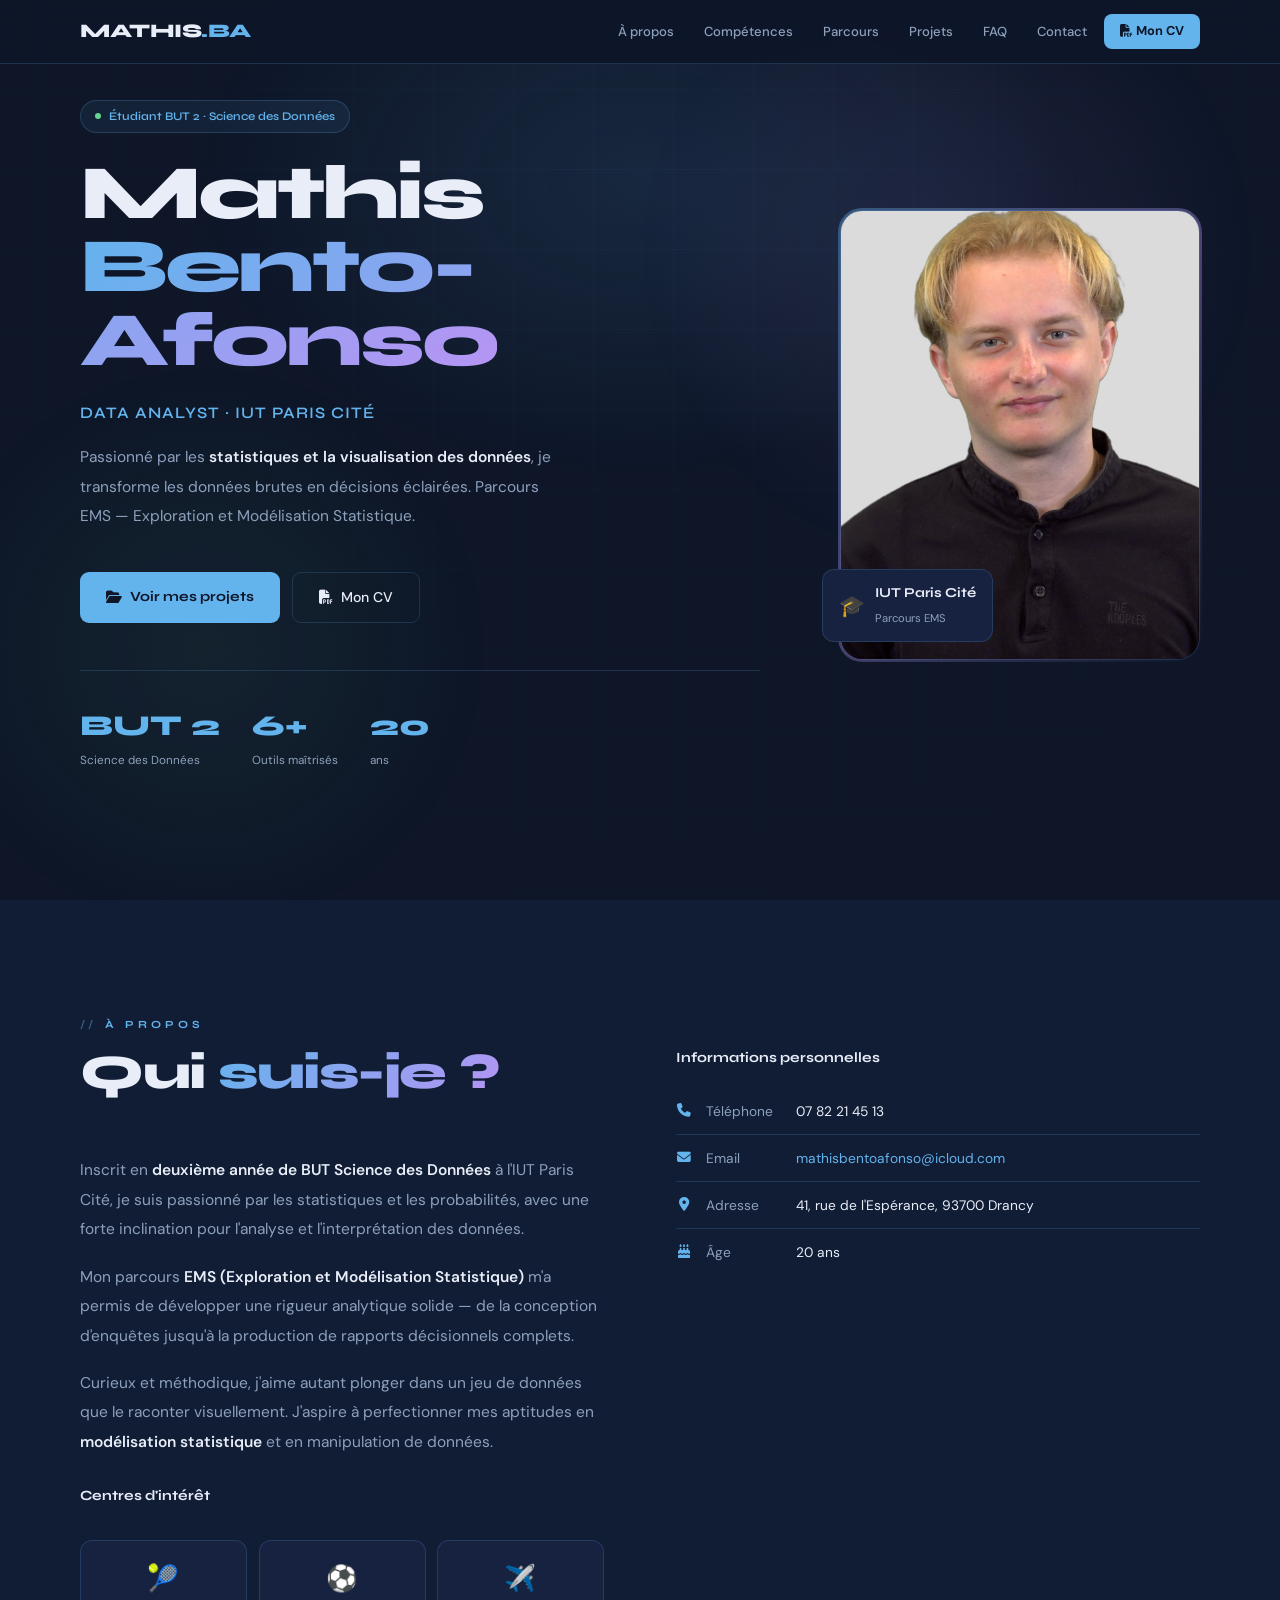
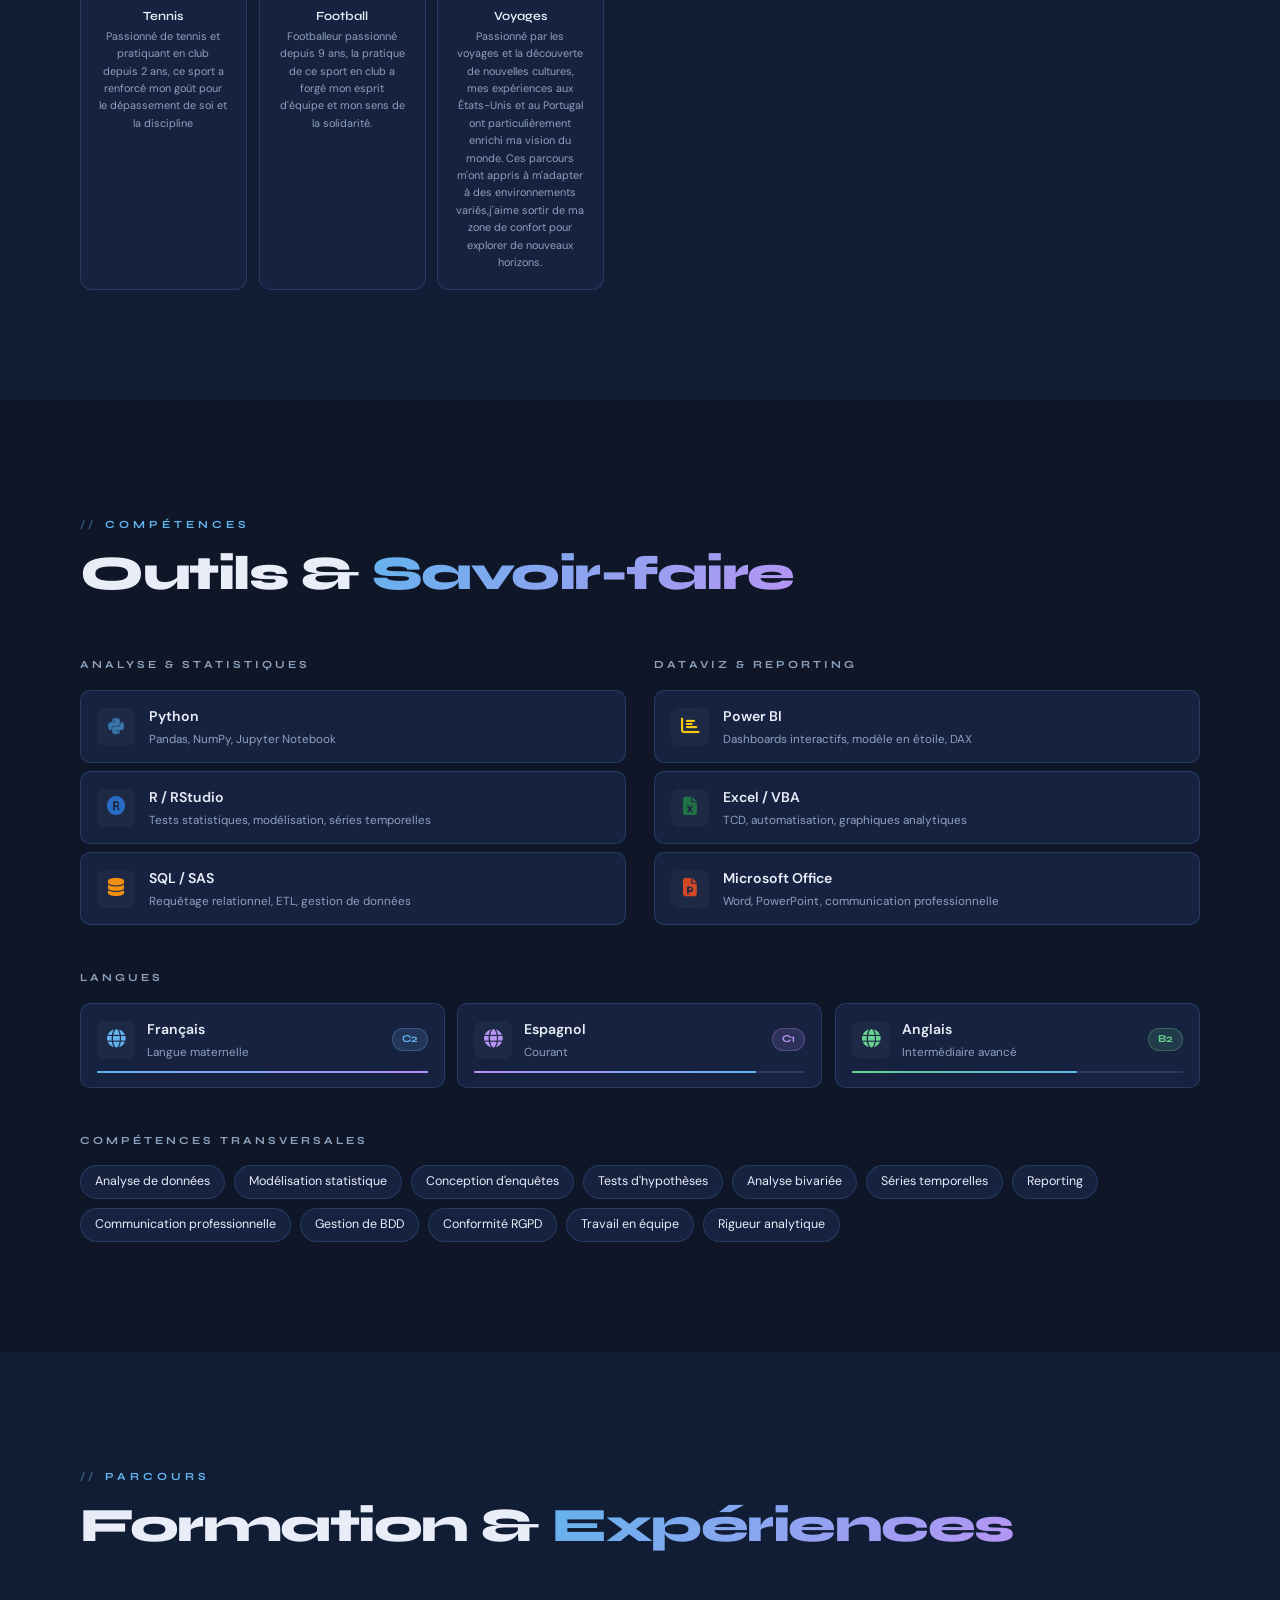
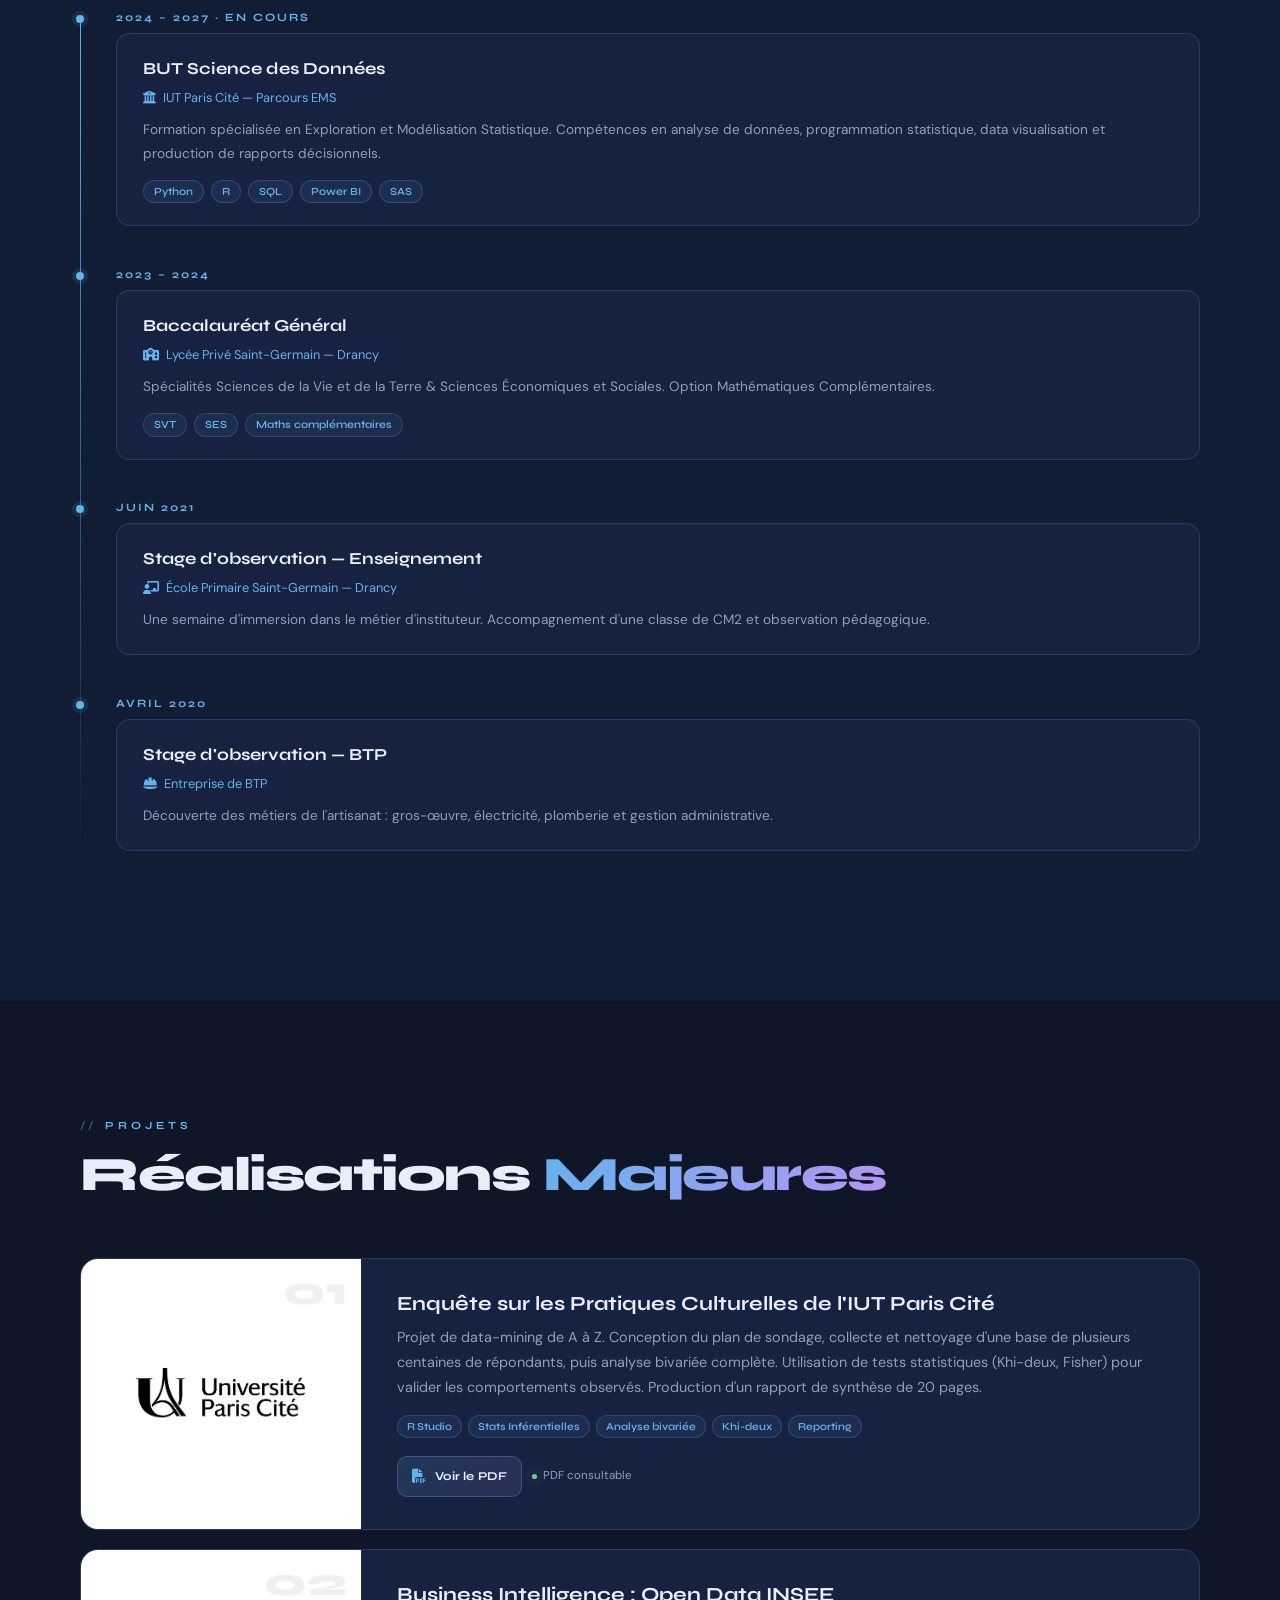
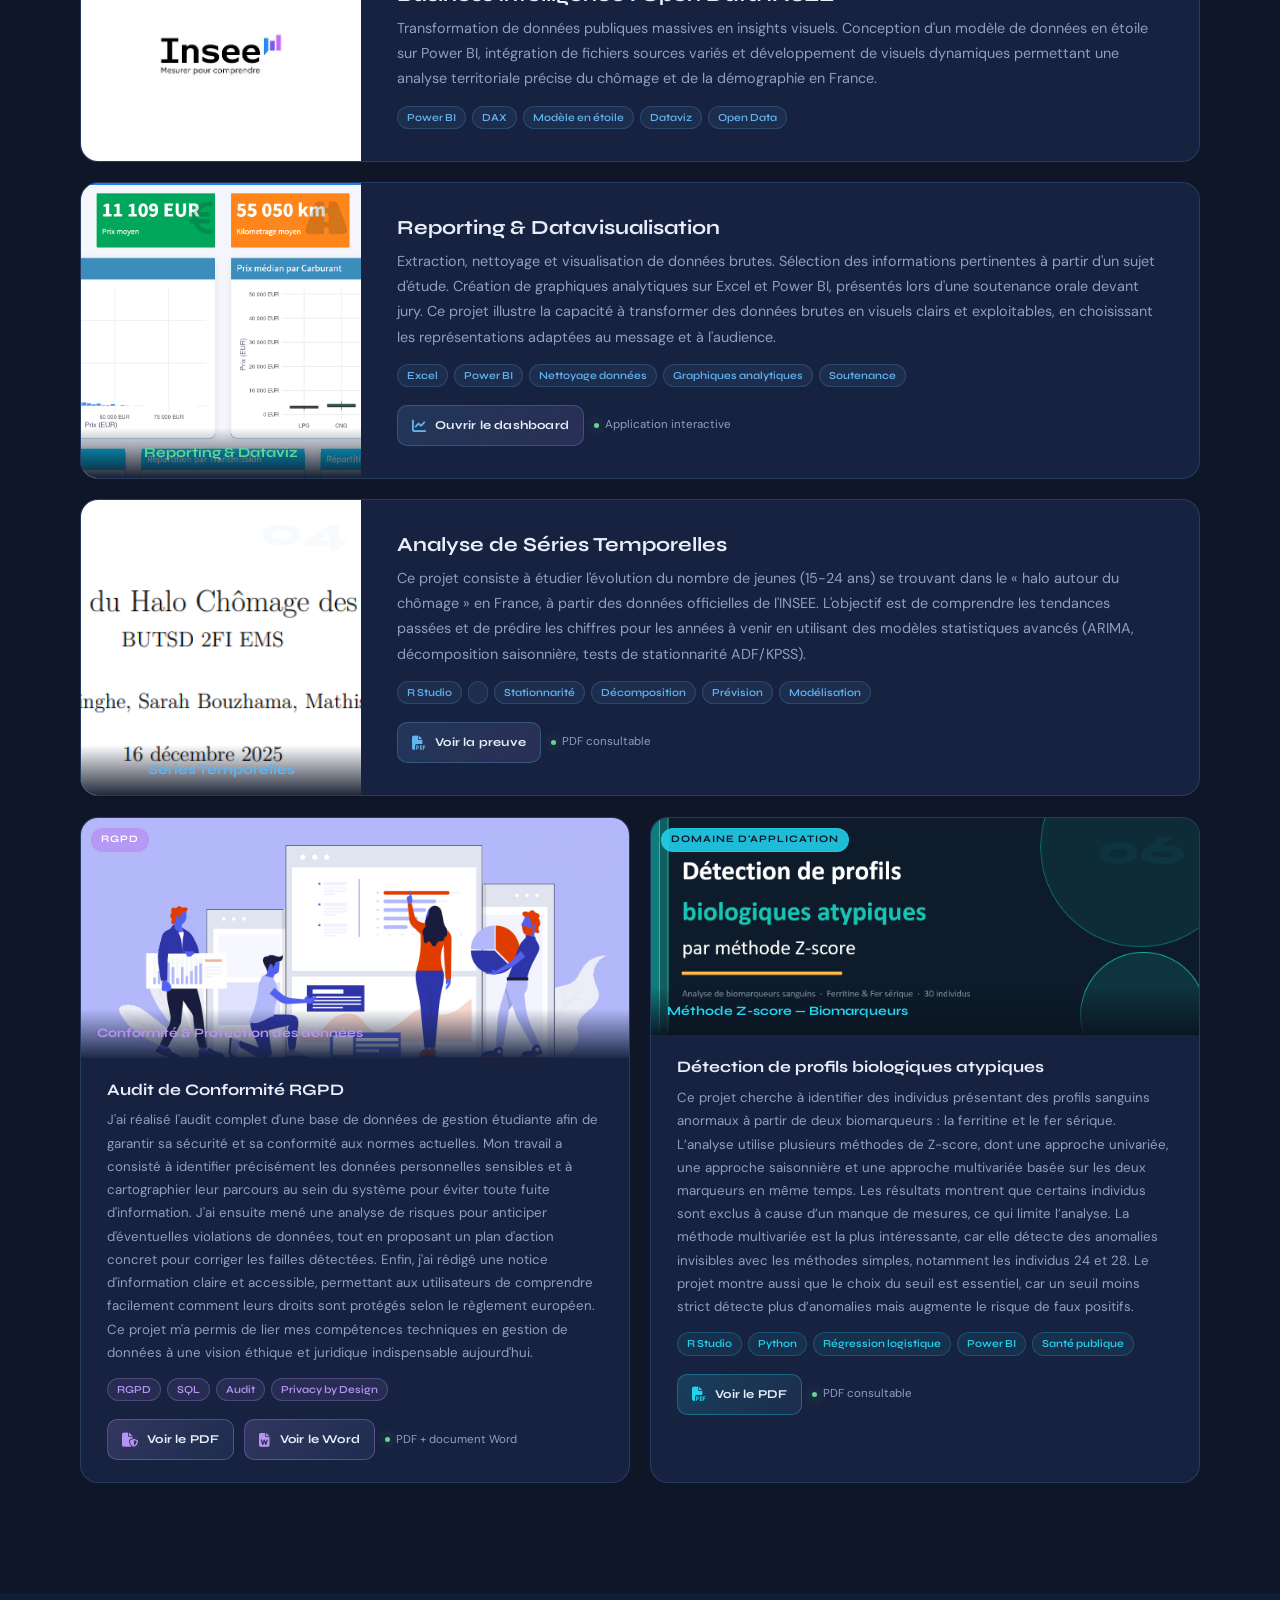
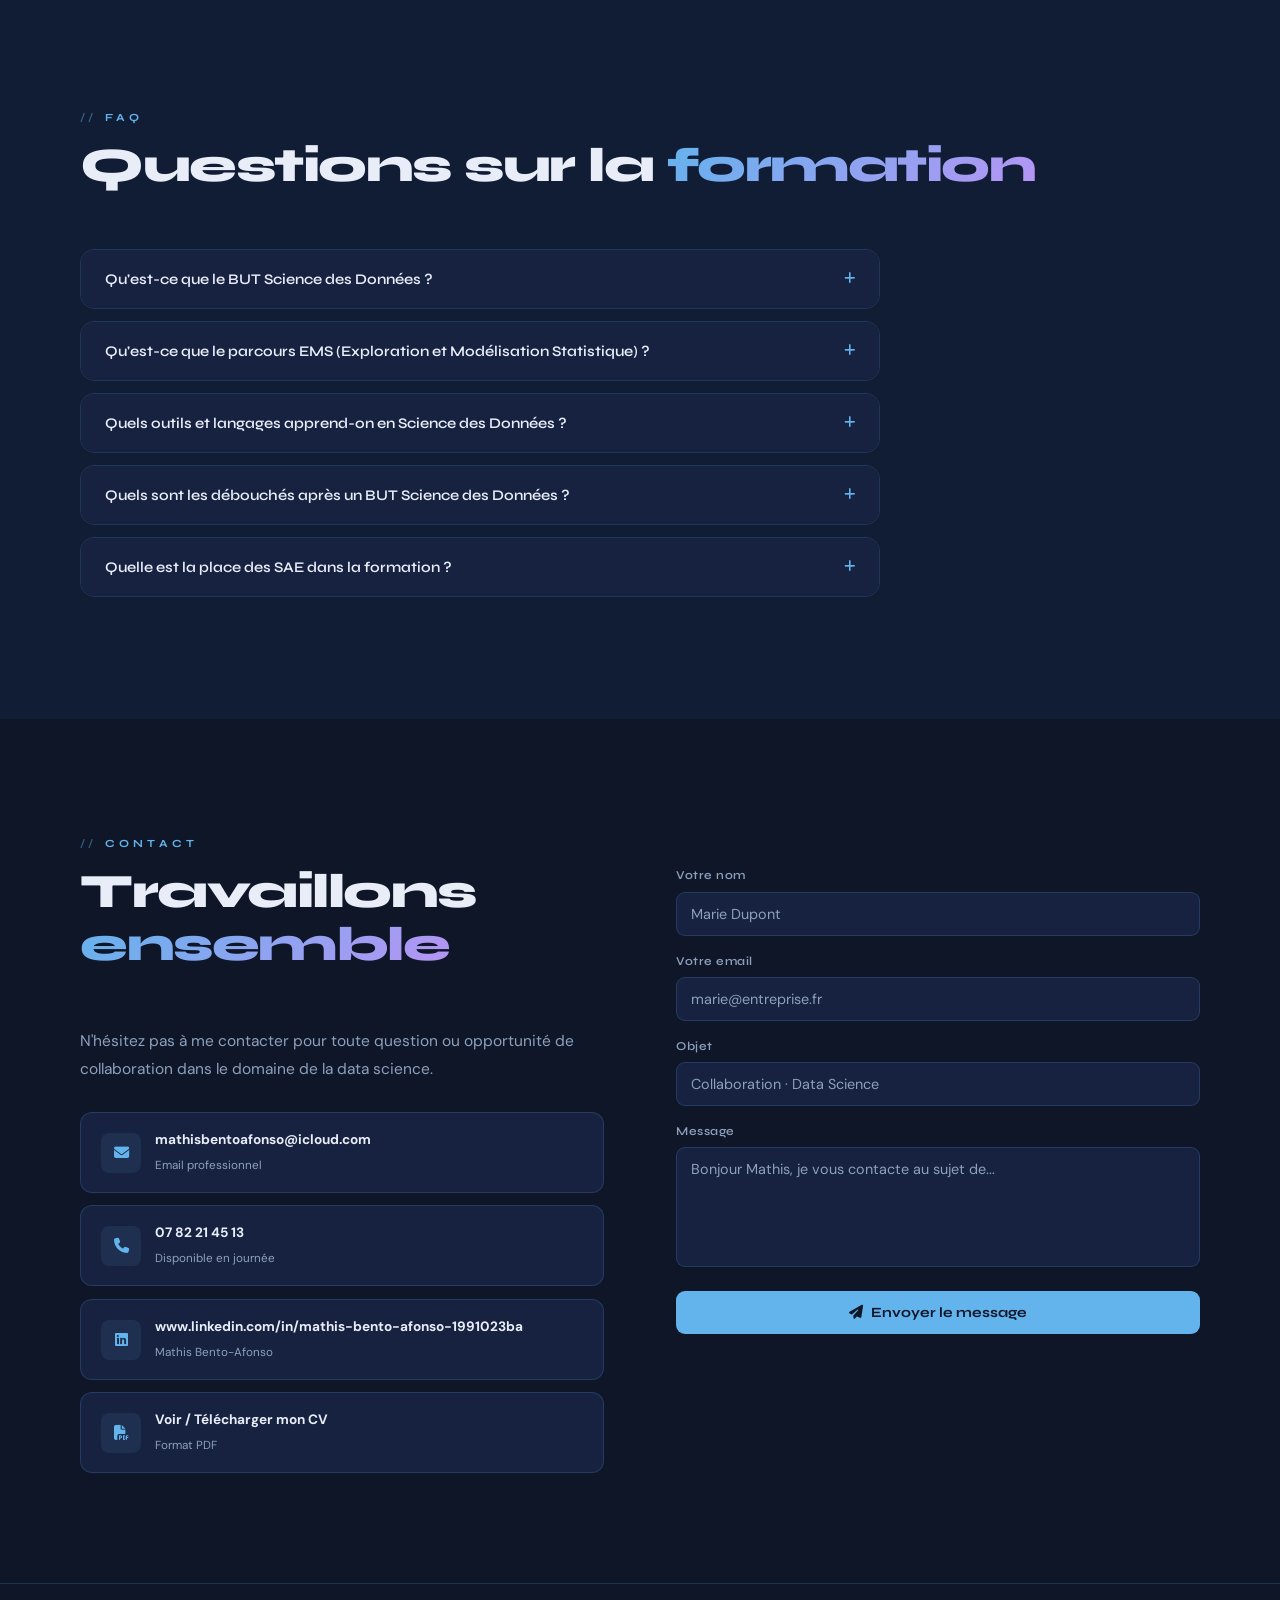
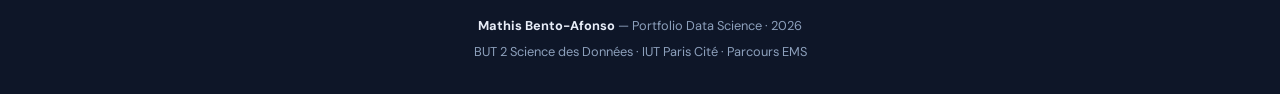
==== commit b50442d8: "Add files via upload" ====
--- a/web.html
+++ b/web.html
@@ -242,11 +242,132 @@
   .container{padding:0 20px}
   .interests-grid{grid-template-columns:1fr 1fr}
 }
+
+/* DYNAMIC POLISH */
+:root { --mx: 50%; --my: 20%; }
+html { scroll-padding-top: 76px; }
+body { min-height: 100vh; }
+body::before{
+  background-position: calc(var(--mx) / 18) calc(var(--my) / 18);
+  mask-image: radial-gradient(circle at var(--mx) var(--my), #000 0%, rgba(0,0,0,.74) 36%, transparent 78%);
+  animation: gridDrift 18s linear infinite;
+}
+body::after{
+  left: var(--mx); top: var(--my); transform: translate(-50%,-50%);
+  opacity: .9; transition: left .45s ease, top .45s ease;
+}
+@keyframes gridDrift{from{background-position:0 0,0 0}to{background-position:80px 80px,80px 80px}}
+
+nav{transition:padding .25s ease, background .25s ease, box-shadow .25s ease}
+nav.scrolled{padding:9px 0;background:rgba(14,22,40,.76);box-shadow:0 16px 45px rgba(0,0,0,.26)}
+.nav-links a{position:relative;overflow:hidden}
+.nav-links a::after{content:'';position:absolute;left:13px;right:13px;bottom:4px;height:1px;background:var(--accent);transform:scaleX(0);transform-origin:left;transition:transform .25s ease}
+.nav-links a:hover::after,.nav-links a.active::after{transform:scaleX(1)}
+
+#hero::before{content:'';position:absolute;inset:0;pointer-events:none;background:radial-gradient(circle at 74% 28%,rgba(183,148,244,.11),transparent 28%),radial-gradient(circle at 16% 72%,rgba(104,211,145,.08),transparent 24%);opacity:.9}
+.hero-grid{transform-style:preserve-3d}
+.photo-wrap{will-change:transform;transition:transform .25s ease}
+.photo-wrap:hover{transform:translateY(-8px) rotateX(2deg) rotateY(-3deg)}
+.photo-badge{animation:floatBadge 4.5s ease-in-out infinite}
+@keyframes floatBadge{0%,100%{transform:translateY(0)}50%{transform:translateY(-8px)}}
+
+.btn-primary,.btn-ghost,.c-link,.skill-item,.lang-skill-item,.interest-card,.t-card,.proj-card,.faq-item{will-change:transform,box-shadow,border-color}
+.btn-primary,.btn-ghost{position:relative;overflow:hidden}
+.btn-primary::before,.btn-ghost::before{content:'';position:absolute;inset:0;background:linear-gradient(120deg,transparent,rgba(255,255,255,.22),transparent);transform:translateX(-120%);transition:transform .55s ease}
+.btn-primary:hover::before,.btn-ghost:hover::before{transform:translateX(120%)}
+.btn-ghost:hover{background:rgba(99,179,237,.06);transform:translateY(-3px)}
+
+.skill-item,.lang-skill-item,.interest-card,.t-card,.proj-card,.c-link,.faq-item{transition:transform .35s cubic-bezier(.2,.8,.2,1),border-color .35s ease,box-shadow .35s ease,background .35s ease}
+.skill-item:hover,.lang-skill-item:hover,.interest-card:hover,.t-card:hover,.c-link:hover{box-shadow:0 16px 38px rgba(0,0,0,.22),0 0 0 1px rgba(99,179,237,.05) inset}
+.proj-card{transform:perspective(900px) rotateX(var(--tilt-y,0deg)) rotateY(var(--tilt-x,0deg)) translateY(0)}
+.proj-card:hover{transform:perspective(900px) rotateX(var(--tilt-y,0deg)) rotateY(var(--tilt-x,0deg)) translateY(-8px)}
+.proj-card::after{content:'';position:absolute;inset:0;pointer-events:none;background:radial-gradient(circle at var(--card-x,50%) var(--card-y,50%),rgba(255,255,255,.13),transparent 34%);opacity:0;transition:opacity .25s ease}
+.proj-card:hover::after{opacity:1}
+.proj-thumb img,.proj-thumb-dark img{transition:transform .6s cubic-bezier(.2,.8,.2,1),filter .35s ease}
+.proj-card:hover .proj-thumb img,.proj-card:hover .proj-thumb-dark img{transform:scale(1.045);filter:saturate(1.08) contrast(1.05)}
+
+.reveal,.reveal-l{transition:opacity .75s ease,transform .75s cubic-bezier(.2,.8,.2,1),filter .75s ease;filter:blur(8px)}
+.reveal.visible,.reveal-l.visible{filter:blur(0)}
+.reveal:nth-child(2n){transition-delay:.06s}.reveal:nth-child(3n){transition-delay:.12s}
+.lang-fill{position:relative;overflow:visible}
+.lang-fill::after{content:'';position:absolute;right:-3px;top:50%;width:7px;height:7px;border-radius:50%;background:var(--accent2);transform:translateY(-50%);box-shadow:0 0 14px var(--accent)}
+.faq-a{transition:max-height .45s cubic-bezier(.2,.8,.2,1)}
+.form-g input:hover,.form-g textarea:hover{border-color:rgba(99,179,237,.32)}
+.form-g input:focus,.form-g textarea:focus{transform:translateY(-1px)}
+
+@media (prefers-reduced-motion: reduce){
+  *,*::before,*::after{animation-duration:.001ms!important;animation-iteration-count:1!important;scroll-behavior:auto!important;transition-duration:.001ms!important}
+}
+@media(max-width:900px){
+  nav.scrolled{padding:10px 0}.photo-wrap:hover,.proj-card:hover{transform:none}.photo-badge{animation:none}
+}
+
+/* PROOF EXPERIENCE */
+.proj-actions{display:flex;flex-wrap:wrap;gap:10px;margin-top:18px;align-items:center}
+.proof-btn{position:relative;display:inline-flex;align-items:center;gap:9px;border:1px solid rgba(99,179,237,.28);background:linear-gradient(135deg,rgba(99,179,237,.14),rgba(183,148,244,.12));color:var(--text);text-decoration:none;padding:10px 14px;border-radius:10px;font-family:'Syne',sans-serif;font-size:.75rem;font-weight:700;letter-spacing:.2px;overflow:hidden;transition:transform .28s cubic-bezier(.2,.8,.2,1),border-color .28s ease,box-shadow .28s ease,background .28s ease}
+.proof-btn i{color:var(--accent);font-size:.88rem;transition:transform .28s ease}
+.proof-btn::before{content:'';position:absolute;inset:0;background:linear-gradient(120deg,transparent,rgba(255,255,255,.22),transparent);transform:translateX(-120%);transition:transform .55s ease}
+.proof-btn:hover{transform:translateY(-3px);border-color:var(--accent);box-shadow:0 14px 34px rgba(99,179,237,.18)}
+.proof-btn:hover::before{transform:translateX(120%)}
+.proof-btn:hover i{transform:translateX(2px) scale(1.08)}
+.proof-btn.purple{border-color:rgba(183,148,244,.32);background:linear-gradient(135deg,rgba(183,148,244,.18),rgba(99,179,237,.08))}
+.proof-btn.purple i{color:var(--purple)}
+.proof-btn.cyan{border-color:rgba(34,211,238,.32);background:linear-gradient(135deg,rgba(34,211,238,.16),rgba(99,179,237,.08))}
+.proof-btn.cyan i{color:#22d3ee}
+.proof-btn.green{border-color:rgba(104,211,145,.32);background:linear-gradient(135deg,rgba(104,211,145,.16),rgba(99,179,237,.08))}
+.proof-btn.green i{color:var(--green)}
+.proof-hint{font-size:.72rem;color:var(--muted);display:inline-flex;align-items:center;gap:6px}
+.proof-hint::before{content:'';width:5px;height:5px;border-radius:50%;background:var(--green);box-shadow:0 0 12px rgba(104,211,145,.6)}
+
+.proof-modal{position:fixed;inset:0;z-index:5200;display:flex;align-items:center;justify-content:center;padding:28px;background:rgba(5,10,20,.78);backdrop-filter:blur(16px);opacity:0;pointer-events:none;transition:opacity .28s ease}
+.proof-modal.open{opacity:1;pointer-events:auto}
+.proof-panel{width:min(980px,96vw);max-height:90vh;background:var(--card);border:1px solid rgba(99,179,237,.22);border-radius:18px;overflow:hidden;box-shadow:0 28px 90px rgba(0,0,0,.5);transform:translateY(18px) scale(.98);transition:transform .32s cubic-bezier(.2,.8,.2,1);display:flex;flex-direction:column}
+.proof-modal.open .proof-panel{transform:translateY(0) scale(1)}
+.proof-head{display:flex;align-items:center;justify-content:space-between;gap:16px;padding:16px 18px;border-bottom:1px solid var(--border);background:rgba(255,255,255,.025)}
+.proof-title{display:flex;align-items:center;gap:10px;font-family:'Syne',sans-serif;font-weight:700;font-size:.92rem}
+.proof-title i{color:var(--accent)}
+.proof-actions{display:flex;gap:8px;align-items:center}
+.proof-open,.proof-close{border:1px solid var(--border);border-radius:8px;color:var(--text);background:rgba(255,255,255,.04);min-height:36px;padding:0 12px;display:inline-flex;align-items:center;justify-content:center;gap:8px;text-decoration:none;font-size:.78rem;font-weight:700;cursor:pointer;transition:all .24s ease}
+.proof-open:hover,.proof-close:hover{border-color:var(--accent);color:var(--accent);transform:translateY(-1px)}
+.proof-close{width:36px;padding:0}
+.proof-body{min-height:360px;background:#0b1220;display:flex;align-items:center;justify-content:center;position:relative;overflow:auto}
+.proof-frame{width:100%;height:min(72vh,720px);border:0;background:#111;display:none}
+.proof-empty{padding:46px 28px;text-align:center;max-width:560px}
+.proof-empty i{font-size:2.4rem;color:var(--accent);margin-bottom:16px}
+.proof-empty h3{font-family:'Syne',sans-serif;font-size:1.2rem;margin-bottom:10px}
+.proof-empty p{color:var(--muted);font-size:.9rem;line-height:1.75;margin-bottom:18px}
+.proof-modal.can-preview .proof-frame{display:block}
+.proof-modal.can-preview .proof-empty{display:none}
+
+@media(max-width:700px){
+  .proj-actions{flex-direction:column;align-items:stretch}.proof-btn{justify-content:center}.proof-hint{justify-content:center}.proof-modal{padding:12px}.proof-head{align-items:flex-start}.proof-title{font-size:.82rem}.proof-body{min-height:300px}.proof-frame{height:68vh}
+}
 </style>
 </head>
 <body>
 
-<div id="progress"></div>
+<div id="progress"></div>
+<!-- PROOF MODAL -->
+<div class="proof-modal" id="proofModal" aria-hidden="true">
+  <div class="proof-panel" role="dialog" aria-modal="true" aria-labelledby="proofTitle">
+    <div class="proof-head">
+      <div class="proof-title" id="proofTitle"><i class="fas fa-folder-open"></i><span>Preuve du projet</span></div>
+      <div class="proof-actions">
+        <a class="proof-open" id="proofOpen" href="#" target="_blank" rel="noopener"><i class="fas fa-up-right-from-square"></i> Ouvrir</a>
+        <button class="proof-close" type="button" onclick="closeProofModal()" aria-label="Fermer"><i class="fas fa-times"></i></button>
+      </div>
+    </div>
+    <div class="proof-body">
+      <iframe class="proof-frame" id="proofFrame" title="Aperçu de la preuve"></iframe>
+      <div class="proof-empty">
+        <i class="fas fa-file-arrow-down"></i>
+        <h3>Aperçu direct non disponible</h3>
+        <p>Ce type de preuve ne se prévisualise pas toujours dans le navigateur. Utilise le bouton Ouvrir pour le consulter ou le télécharger.</p>
+        <a class="proof-btn" id="proofFallback" href="#" target="_blank" rel="noopener"><i class="fas fa-download"></i> Ouvrir la preuve</a>
+      </div>
+    </div>
+  </div>
+</div>
 
 <!-- CV MODAL -->
 <div class="modal-overlay" id="cvModal">
@@ -254,12 +375,12 @@
     <div class="modal-head">
       <h3><i class="fas fa-file-pdf"></i> CV — Mathis Bento-Afonso</h3>
       <div class="modal-actions">
-        <a href="[data-uri]" download="CV_Mathis_Bento-Afonso.pdf" class="btn-dl"><i class="fas fa-download"></i> Télécharger</a>
+        <a href="CV WEB.pdf" download="CV WEB.pdf" class="btn-dl"><i class="fas fa-download"></i> Télécharger</a>
         <button class="btn-close" onclick="closeModal()"><i class="fas fa-times"></i></button>
       </div>
     </div>
     <div class="modal-body">
-      <iframe src="[data-uri]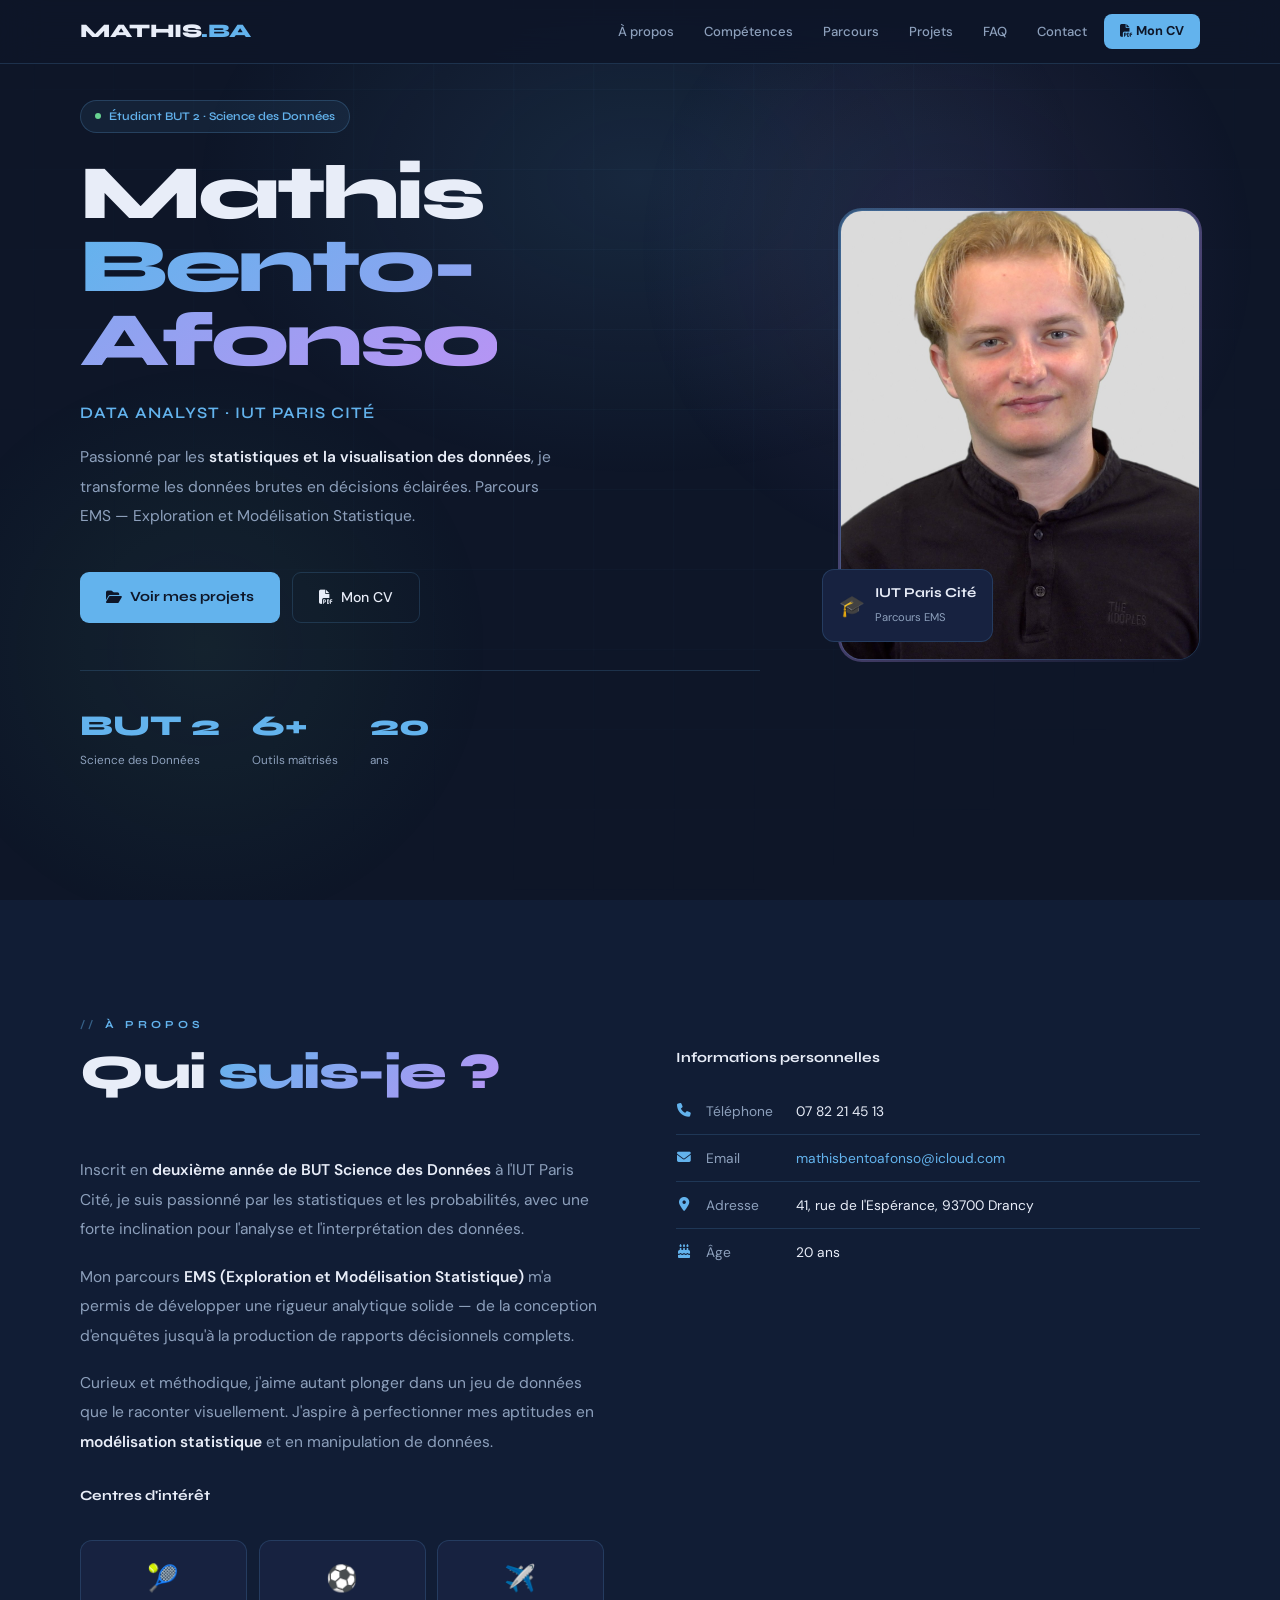
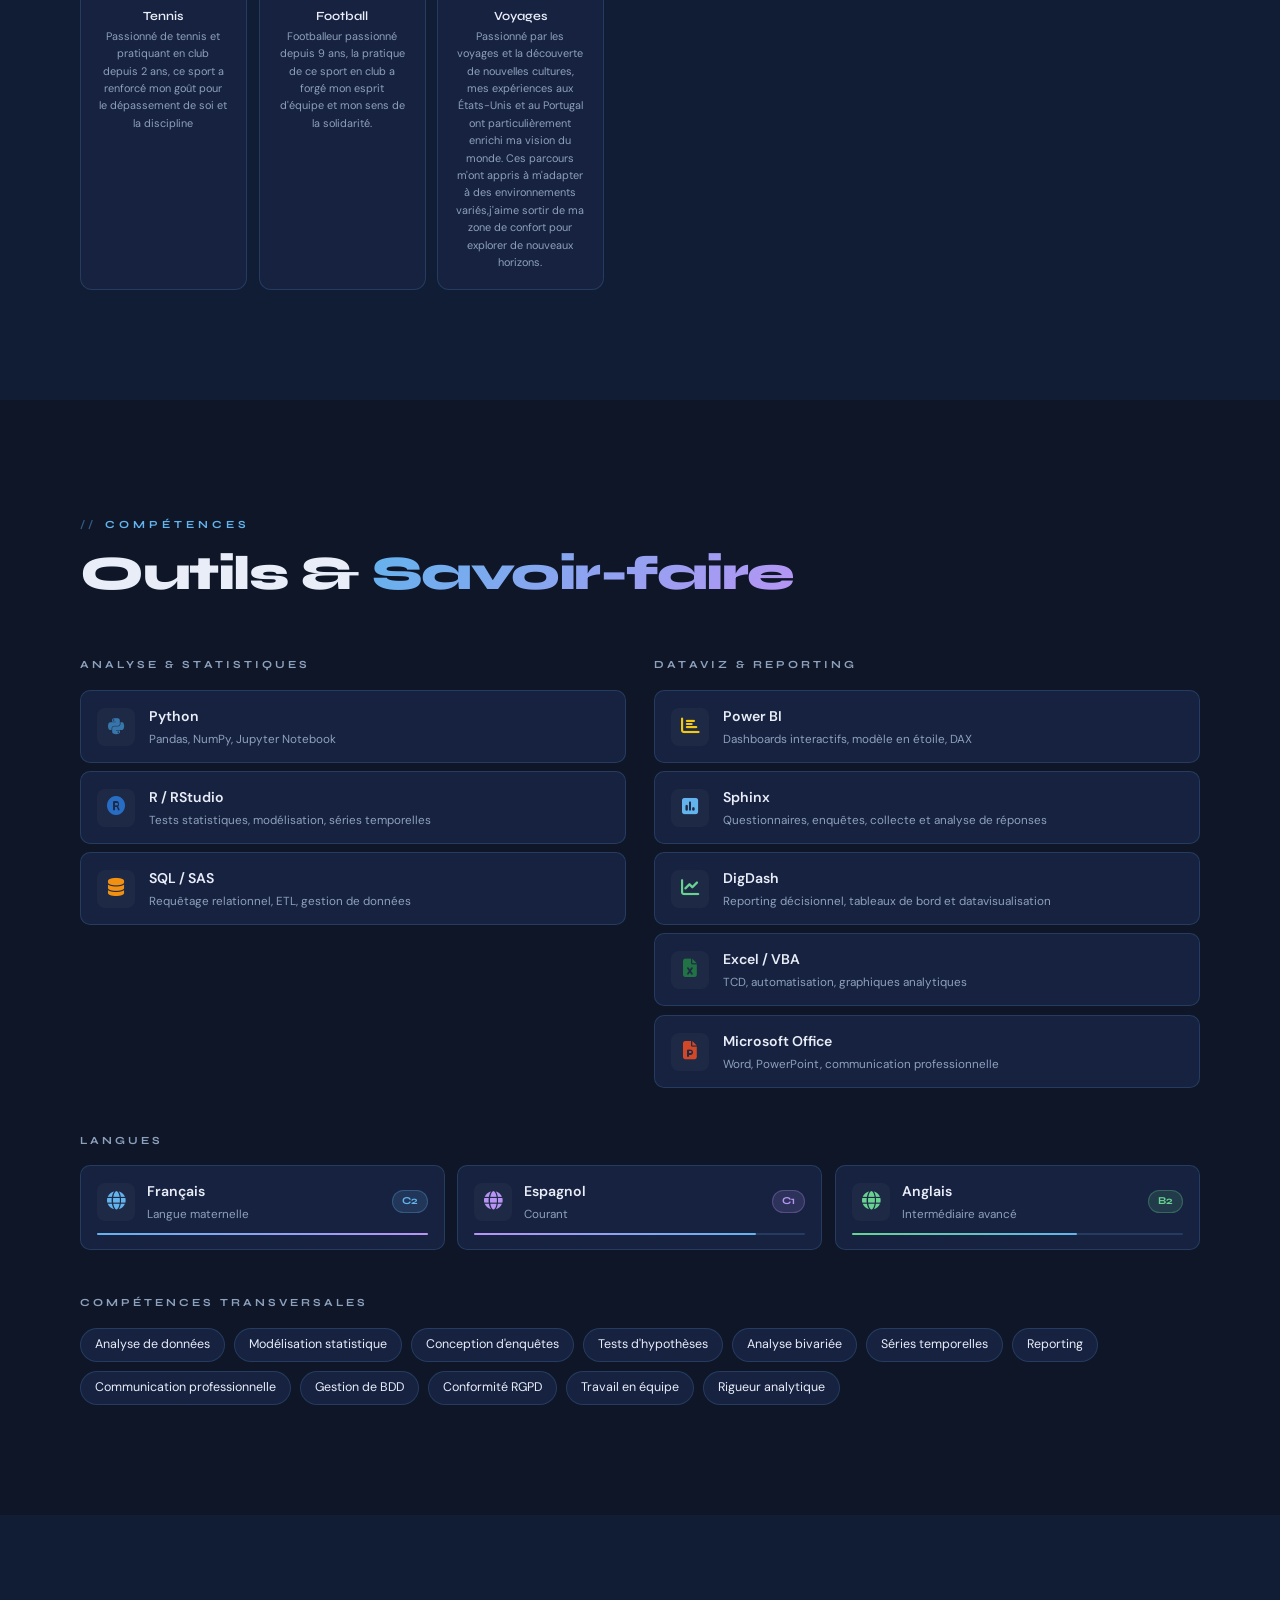
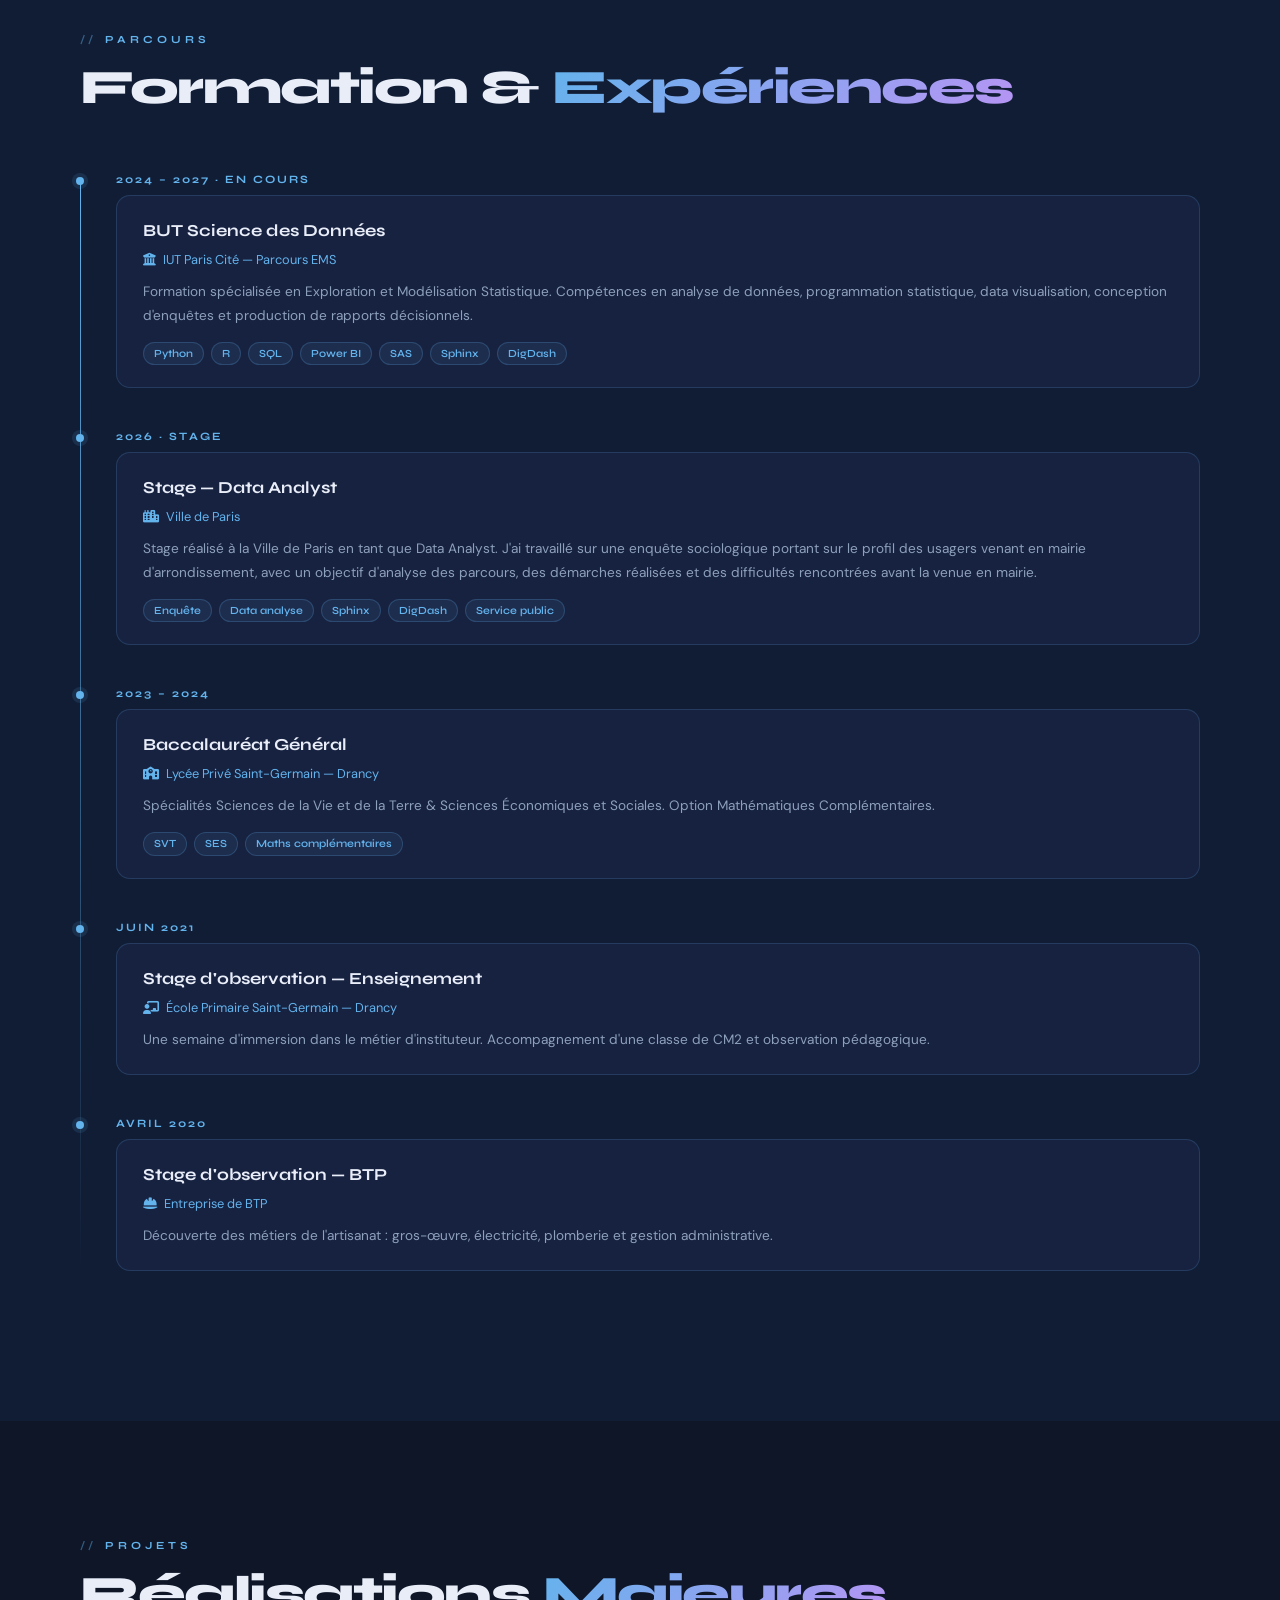
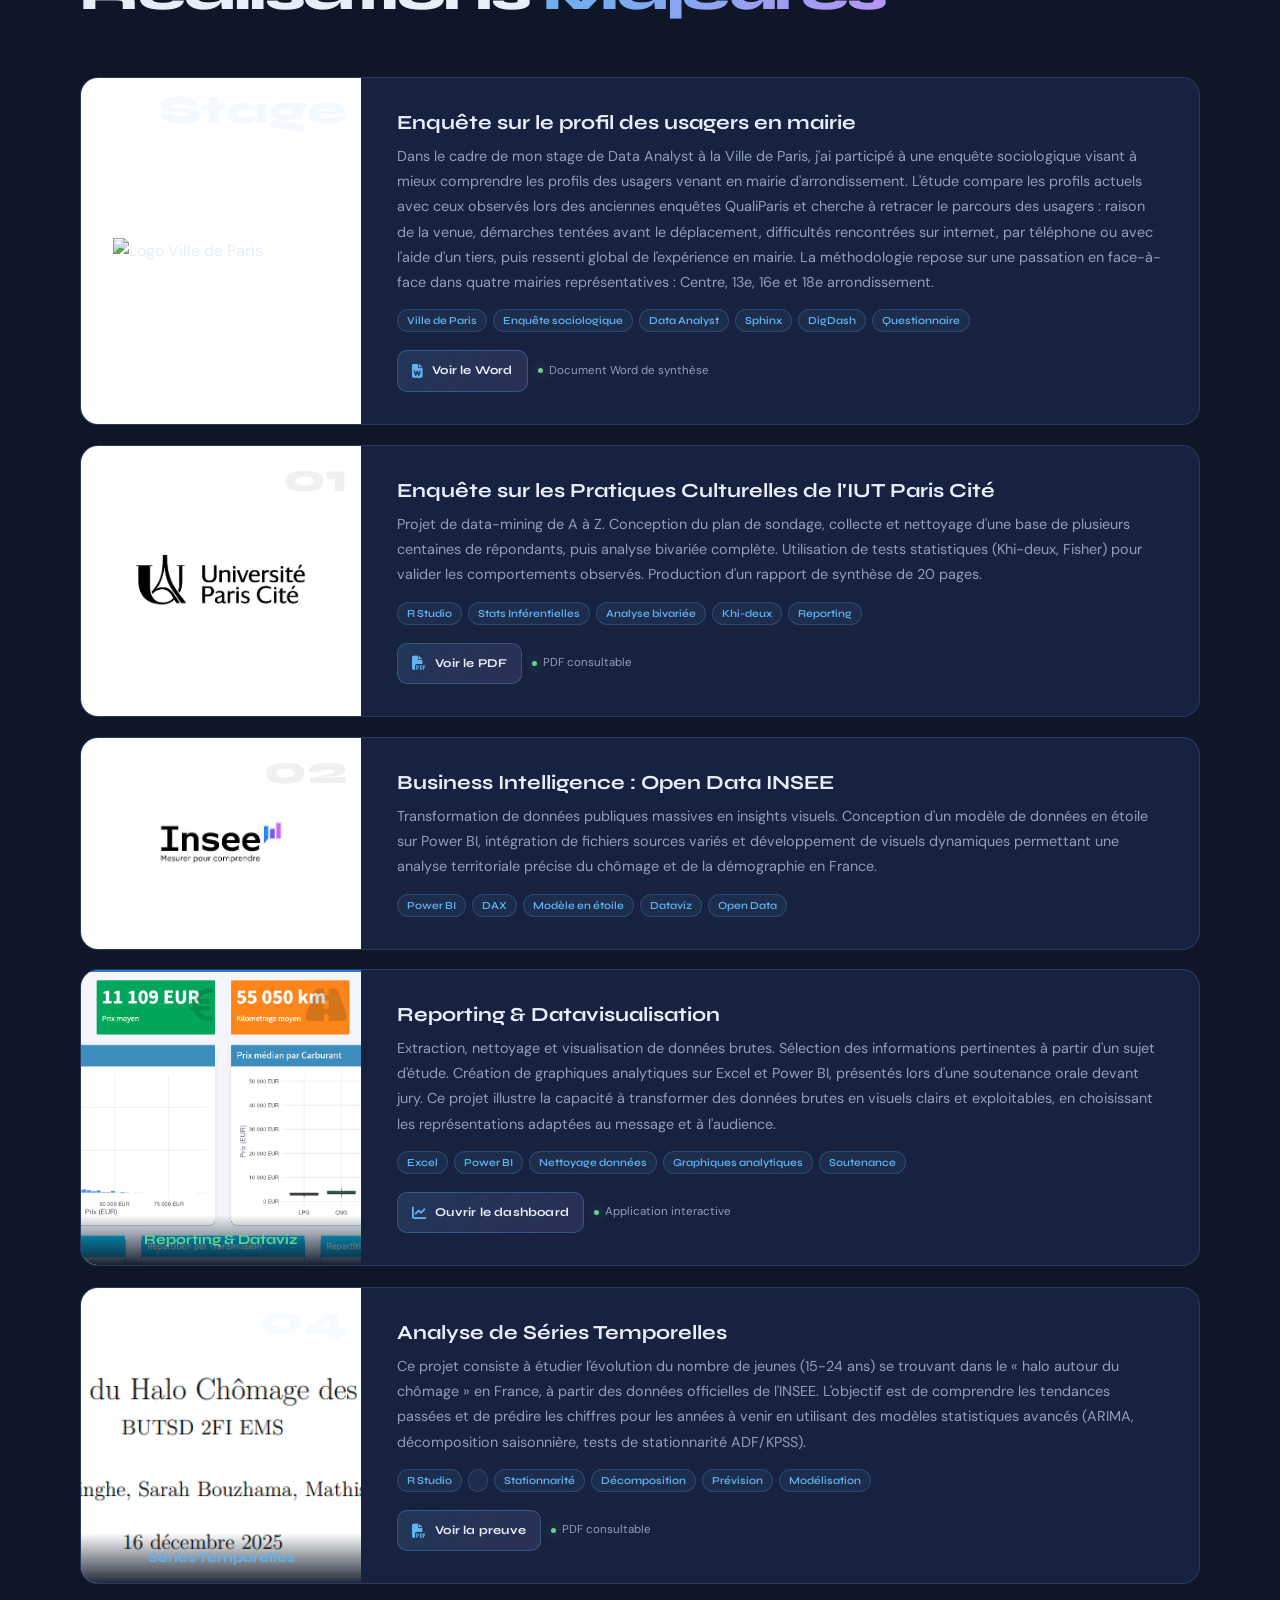
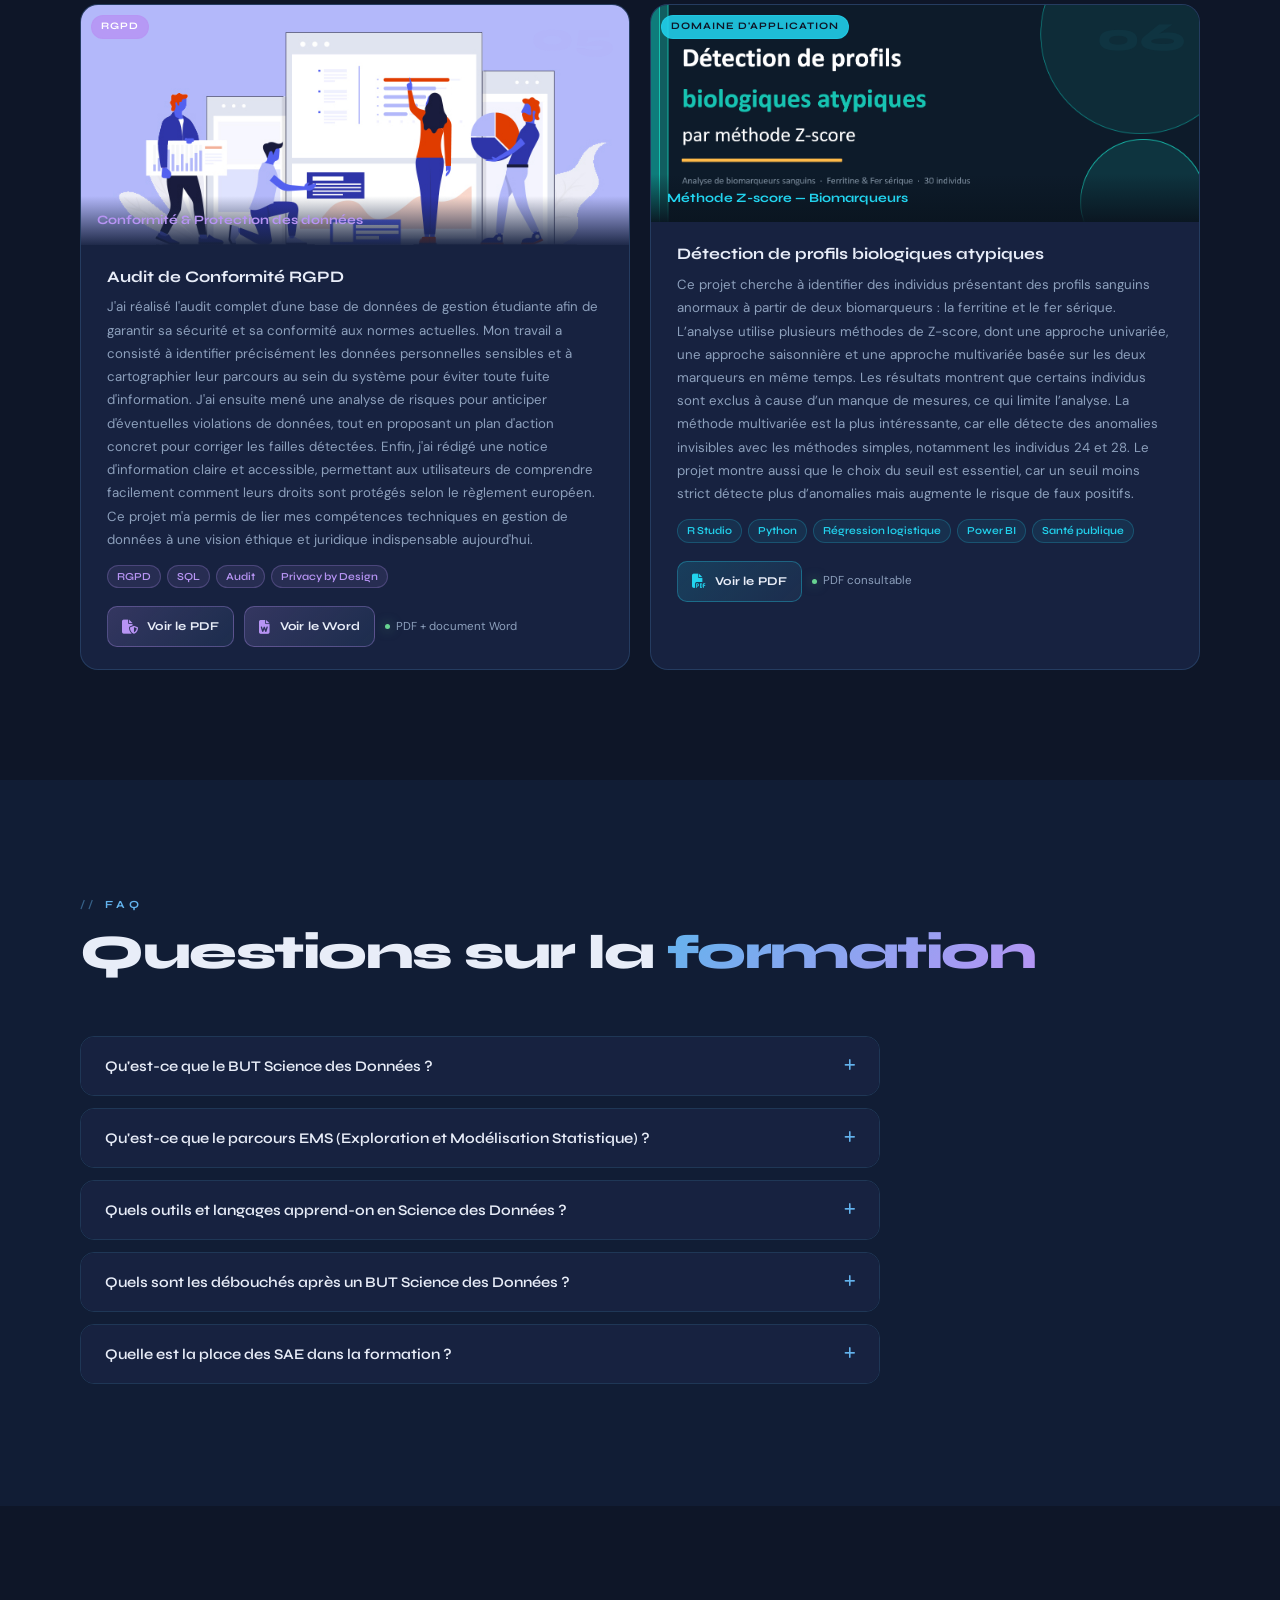
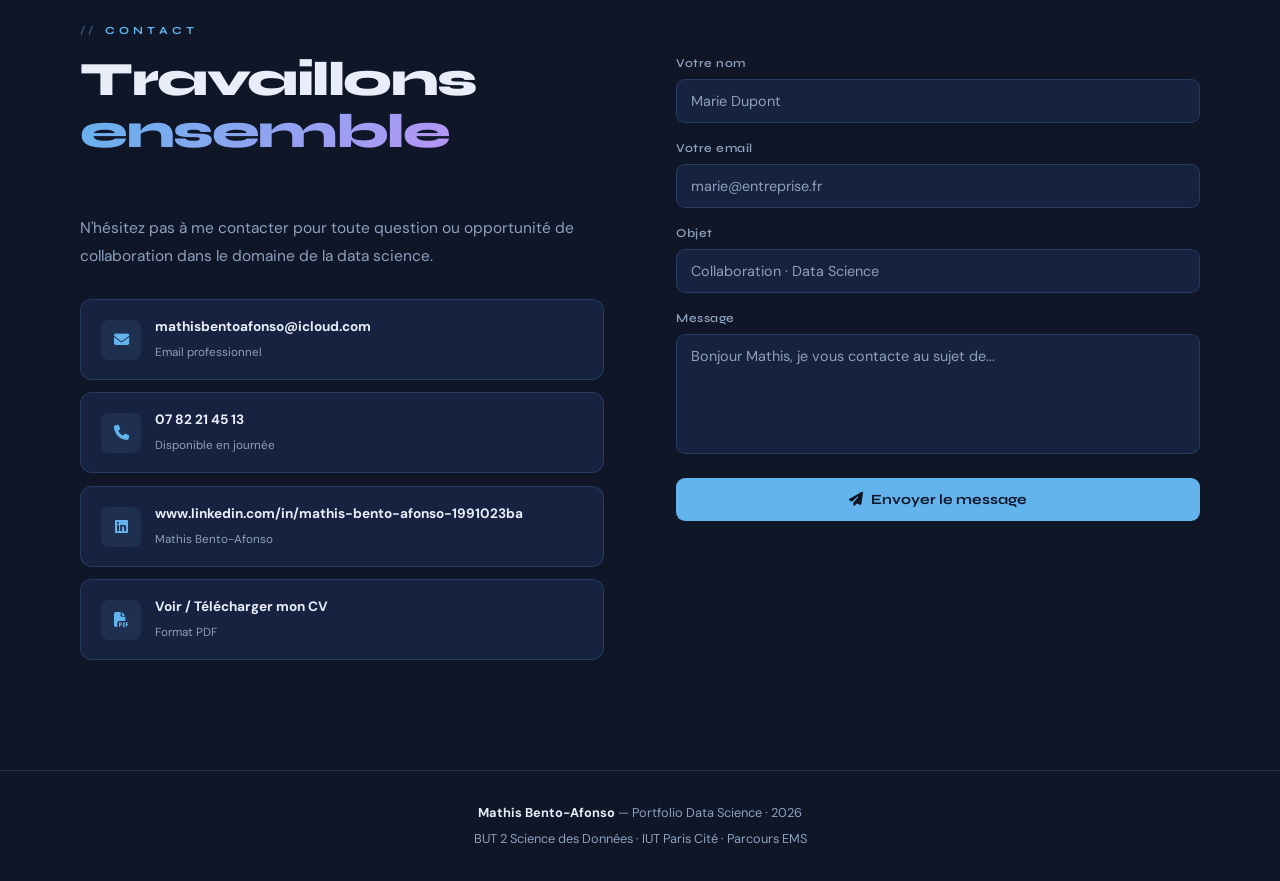
==== commit 57d55d4f: "Update web.html" ====
--- a/web.html
+++ b/web.html
@@ -242,131 +242,131 @@
   .container{padding:0 20px}
   .interests-grid{grid-template-columns:1fr 1fr}
 }
-
-/* DYNAMIC POLISH */
-:root { --mx: 50%; --my: 20%; }
-html { scroll-padding-top: 76px; }
-body { min-height: 100vh; }
-body::before{
-  background-position: calc(var(--mx) / 18) calc(var(--my) / 18);
-  mask-image: radial-gradient(circle at var(--mx) var(--my), #000 0%, rgba(0,0,0,.74) 36%, transparent 78%);
-  animation: gridDrift 18s linear infinite;
-}
-body::after{
-  left: var(--mx); top: var(--my); transform: translate(-50%,-50%);
-  opacity: .9; transition: left .45s ease, top .45s ease;
-}
-@keyframes gridDrift{from{background-position:0 0,0 0}to{background-position:80px 80px,80px 80px}}
-
-nav{transition:padding .25s ease, background .25s ease, box-shadow .25s ease}
-nav.scrolled{padding:9px 0;background:rgba(14,22,40,.76);box-shadow:0 16px 45px rgba(0,0,0,.26)}
-.nav-links a{position:relative;overflow:hidden}
-.nav-links a::after{content:'';position:absolute;left:13px;right:13px;bottom:4px;height:1px;background:var(--accent);transform:scaleX(0);transform-origin:left;transition:transform .25s ease}
-.nav-links a:hover::after,.nav-links a.active::after{transform:scaleX(1)}
-
-#hero::before{content:'';position:absolute;inset:0;pointer-events:none;background:radial-gradient(circle at 74% 28%,rgba(183,148,244,.11),transparent 28%),radial-gradient(circle at 16% 72%,rgba(104,211,145,.08),transparent 24%);opacity:.9}
-.hero-grid{transform-style:preserve-3d}
-.photo-wrap{will-change:transform;transition:transform .25s ease}
-.photo-wrap:hover{transform:translateY(-8px) rotateX(2deg) rotateY(-3deg)}
-.photo-badge{animation:floatBadge 4.5s ease-in-out infinite}
-@keyframes floatBadge{0%,100%{transform:translateY(0)}50%{transform:translateY(-8px)}}
-
-.btn-primary,.btn-ghost,.c-link,.skill-item,.lang-skill-item,.interest-card,.t-card,.proj-card,.faq-item{will-change:transform,box-shadow,border-color}
-.btn-primary,.btn-ghost{position:relative;overflow:hidden}
-.btn-primary::before,.btn-ghost::before{content:'';position:absolute;inset:0;background:linear-gradient(120deg,transparent,rgba(255,255,255,.22),transparent);transform:translateX(-120%);transition:transform .55s ease}
-.btn-primary:hover::before,.btn-ghost:hover::before{transform:translateX(120%)}
-.btn-ghost:hover{background:rgba(99,179,237,.06);transform:translateY(-3px)}
-
-.skill-item,.lang-skill-item,.interest-card,.t-card,.proj-card,.c-link,.faq-item{transition:transform .35s cubic-bezier(.2,.8,.2,1),border-color .35s ease,box-shadow .35s ease,background .35s ease}
-.skill-item:hover,.lang-skill-item:hover,.interest-card:hover,.t-card:hover,.c-link:hover{box-shadow:0 16px 38px rgba(0,0,0,.22),0 0 0 1px rgba(99,179,237,.05) inset}
-.proj-card{transform:perspective(900px) rotateX(var(--tilt-y,0deg)) rotateY(var(--tilt-x,0deg)) translateY(0)}
-.proj-card:hover{transform:perspective(900px) rotateX(var(--tilt-y,0deg)) rotateY(var(--tilt-x,0deg)) translateY(-8px)}
-.proj-card::after{content:'';position:absolute;inset:0;pointer-events:none;background:radial-gradient(circle at var(--card-x,50%) var(--card-y,50%),rgba(255,255,255,.13),transparent 34%);opacity:0;transition:opacity .25s ease}
-.proj-card:hover::after{opacity:1}
-.proj-thumb img,.proj-thumb-dark img{transition:transform .6s cubic-bezier(.2,.8,.2,1),filter .35s ease}
-.proj-card:hover .proj-thumb img,.proj-card:hover .proj-thumb-dark img{transform:scale(1.045);filter:saturate(1.08) contrast(1.05)}
-
-.reveal,.reveal-l{transition:opacity .75s ease,transform .75s cubic-bezier(.2,.8,.2,1),filter .75s ease;filter:blur(8px)}
-.reveal.visible,.reveal-l.visible{filter:blur(0)}
-.reveal:nth-child(2n){transition-delay:.06s}.reveal:nth-child(3n){transition-delay:.12s}
-.lang-fill{position:relative;overflow:visible}
-.lang-fill::after{content:'';position:absolute;right:-3px;top:50%;width:7px;height:7px;border-radius:50%;background:var(--accent2);transform:translateY(-50%);box-shadow:0 0 14px var(--accent)}
-.faq-a{transition:max-height .45s cubic-bezier(.2,.8,.2,1)}
-.form-g input:hover,.form-g textarea:hover{border-color:rgba(99,179,237,.32)}
-.form-g input:focus,.form-g textarea:focus{transform:translateY(-1px)}
-
-@media (prefers-reduced-motion: reduce){
-  *,*::before,*::after{animation-duration:.001ms!important;animation-iteration-count:1!important;scroll-behavior:auto!important;transition-duration:.001ms!important}
-}
-@media(max-width:900px){
-  nav.scrolled{padding:10px 0}.photo-wrap:hover,.proj-card:hover{transform:none}.photo-badge{animation:none}
-}
-
-/* PROOF EXPERIENCE */
-.proj-actions{display:flex;flex-wrap:wrap;gap:10px;margin-top:18px;align-items:center}
-.proof-btn{position:relative;display:inline-flex;align-items:center;gap:9px;border:1px solid rgba(99,179,237,.28);background:linear-gradient(135deg,rgba(99,179,237,.14),rgba(183,148,244,.12));color:var(--text);text-decoration:none;padding:10px 14px;border-radius:10px;font-family:'Syne',sans-serif;font-size:.75rem;font-weight:700;letter-spacing:.2px;overflow:hidden;transition:transform .28s cubic-bezier(.2,.8,.2,1),border-color .28s ease,box-shadow .28s ease,background .28s ease}
-.proof-btn i{color:var(--accent);font-size:.88rem;transition:transform .28s ease}
-.proof-btn::before{content:'';position:absolute;inset:0;background:linear-gradient(120deg,transparent,rgba(255,255,255,.22),transparent);transform:translateX(-120%);transition:transform .55s ease}
-.proof-btn:hover{transform:translateY(-3px);border-color:var(--accent);box-shadow:0 14px 34px rgba(99,179,237,.18)}
-.proof-btn:hover::before{transform:translateX(120%)}
-.proof-btn:hover i{transform:translateX(2px) scale(1.08)}
-.proof-btn.purple{border-color:rgba(183,148,244,.32);background:linear-gradient(135deg,rgba(183,148,244,.18),rgba(99,179,237,.08))}
-.proof-btn.purple i{color:var(--purple)}
-.proof-btn.cyan{border-color:rgba(34,211,238,.32);background:linear-gradient(135deg,rgba(34,211,238,.16),rgba(99,179,237,.08))}
-.proof-btn.cyan i{color:#22d3ee}
-.proof-btn.green{border-color:rgba(104,211,145,.32);background:linear-gradient(135deg,rgba(104,211,145,.16),rgba(99,179,237,.08))}
-.proof-btn.green i{color:var(--green)}
-.proof-hint{font-size:.72rem;color:var(--muted);display:inline-flex;align-items:center;gap:6px}
-.proof-hint::before{content:'';width:5px;height:5px;border-radius:50%;background:var(--green);box-shadow:0 0 12px rgba(104,211,145,.6)}
-
-.proof-modal{position:fixed;inset:0;z-index:5200;display:flex;align-items:center;justify-content:center;padding:28px;background:rgba(5,10,20,.78);backdrop-filter:blur(16px);opacity:0;pointer-events:none;transition:opacity .28s ease}
-.proof-modal.open{opacity:1;pointer-events:auto}
-.proof-panel{width:min(980px,96vw);max-height:90vh;background:var(--card);border:1px solid rgba(99,179,237,.22);border-radius:18px;overflow:hidden;box-shadow:0 28px 90px rgba(0,0,0,.5);transform:translateY(18px) scale(.98);transition:transform .32s cubic-bezier(.2,.8,.2,1);display:flex;flex-direction:column}
-.proof-modal.open .proof-panel{transform:translateY(0) scale(1)}
-.proof-head{display:flex;align-items:center;justify-content:space-between;gap:16px;padding:16px 18px;border-bottom:1px solid var(--border);background:rgba(255,255,255,.025)}
-.proof-title{display:flex;align-items:center;gap:10px;font-family:'Syne',sans-serif;font-weight:700;font-size:.92rem}
-.proof-title i{color:var(--accent)}
-.proof-actions{display:flex;gap:8px;align-items:center}
-.proof-open,.proof-close{border:1px solid var(--border);border-radius:8px;color:var(--text);background:rgba(255,255,255,.04);min-height:36px;padding:0 12px;display:inline-flex;align-items:center;justify-content:center;gap:8px;text-decoration:none;font-size:.78rem;font-weight:700;cursor:pointer;transition:all .24s ease}
-.proof-open:hover,.proof-close:hover{border-color:var(--accent);color:var(--accent);transform:translateY(-1px)}
-.proof-close{width:36px;padding:0}
-.proof-body{min-height:360px;background:#0b1220;display:flex;align-items:center;justify-content:center;position:relative;overflow:auto}
-.proof-frame{width:100%;height:min(72vh,720px);border:0;background:#111;display:none}
-.proof-empty{padding:46px 28px;text-align:center;max-width:560px}
-.proof-empty i{font-size:2.4rem;color:var(--accent);margin-bottom:16px}
-.proof-empty h3{font-family:'Syne',sans-serif;font-size:1.2rem;margin-bottom:10px}
-.proof-empty p{color:var(--muted);font-size:.9rem;line-height:1.75;margin-bottom:18px}
-.proof-modal.can-preview .proof-frame{display:block}
-.proof-modal.can-preview .proof-empty{display:none}
-
-@media(max-width:700px){
-  .proj-actions{flex-direction:column;align-items:stretch}.proof-btn{justify-content:center}.proof-hint{justify-content:center}.proof-modal{padding:12px}.proof-head{align-items:flex-start}.proof-title{font-size:.82rem}.proof-body{min-height:300px}.proof-frame{height:68vh}
+
+/* DYNAMIC POLISH */
+:root { --mx: 50%; --my: 20%; }
+html { scroll-padding-top: 76px; }
+body { min-height: 100vh; }
+body::before{
+  background-position: calc(var(--mx) / 18) calc(var(--my) / 18);
+  mask-image: radial-gradient(circle at var(--mx) var(--my), #000 0%, rgba(0,0,0,.74) 36%, transparent 78%);
+  animation: gridDrift 18s linear infinite;
+}
+body::after{
+  left: var(--mx); top: var(--my); transform: translate(-50%,-50%);
+  opacity: .9; transition: left .45s ease, top .45s ease;
+}
+@keyframes gridDrift{from{background-position:0 0,0 0}to{background-position:80px 80px,80px 80px}}
+
+nav{transition:padding .25s ease, background .25s ease, box-shadow .25s ease}
+nav.scrolled{padding:9px 0;background:rgba(14,22,40,.76);box-shadow:0 16px 45px rgba(0,0,0,.26)}
+.nav-links a{position:relative;overflow:hidden}
+.nav-links a::after{content:'';position:absolute;left:13px;right:13px;bottom:4px;height:1px;background:var(--accent);transform:scaleX(0);transform-origin:left;transition:transform .25s ease}
+.nav-links a:hover::after,.nav-links a.active::after{transform:scaleX(1)}
+
+#hero::before{content:'';position:absolute;inset:0;pointer-events:none;background:radial-gradient(circle at 74% 28%,rgba(183,148,244,.11),transparent 28%),radial-gradient(circle at 16% 72%,rgba(104,211,145,.08),transparent 24%);opacity:.9}
+.hero-grid{transform-style:preserve-3d}
+.photo-wrap{will-change:transform;transition:transform .25s ease}
+.photo-wrap:hover{transform:translateY(-8px) rotateX(2deg) rotateY(-3deg)}
+.photo-badge{animation:floatBadge 4.5s ease-in-out infinite}
+@keyframes floatBadge{0%,100%{transform:translateY(0)}50%{transform:translateY(-8px)}}
+
+.btn-primary,.btn-ghost,.c-link,.skill-item,.lang-skill-item,.interest-card,.t-card,.proj-card,.faq-item{will-change:transform,box-shadow,border-color}
+.btn-primary,.btn-ghost{position:relative;overflow:hidden}
+.btn-primary::before,.btn-ghost::before{content:'';position:absolute;inset:0;background:linear-gradient(120deg,transparent,rgba(255,255,255,.22),transparent);transform:translateX(-120%);transition:transform .55s ease}
+.btn-primary:hover::before,.btn-ghost:hover::before{transform:translateX(120%)}
+.btn-ghost:hover{background:rgba(99,179,237,.06);transform:translateY(-3px)}
+
+.skill-item,.lang-skill-item,.interest-card,.t-card,.proj-card,.c-link,.faq-item{transition:transform .35s cubic-bezier(.2,.8,.2,1),border-color .35s ease,box-shadow .35s ease,background .35s ease}
+.skill-item:hover,.lang-skill-item:hover,.interest-card:hover,.t-card:hover,.c-link:hover{box-shadow:0 16px 38px rgba(0,0,0,.22),0 0 0 1px rgba(99,179,237,.05) inset}
+.proj-card{transform:perspective(900px) rotateX(var(--tilt-y,0deg)) rotateY(var(--tilt-x,0deg)) translateY(0)}
+.proj-card:hover{transform:perspective(900px) rotateX(var(--tilt-y,0deg)) rotateY(var(--tilt-x,0deg)) translateY(-8px)}
+.proj-card::after{content:'';position:absolute;inset:0;pointer-events:none;background:radial-gradient(circle at var(--card-x,50%) var(--card-y,50%),rgba(255,255,255,.13),transparent 34%);opacity:0;transition:opacity .25s ease}
+.proj-card:hover::after{opacity:1}
+.proj-thumb img,.proj-thumb-dark img{transition:transform .6s cubic-bezier(.2,.8,.2,1),filter .35s ease}
+.proj-card:hover .proj-thumb img,.proj-card:hover .proj-thumb-dark img{transform:scale(1.045);filter:saturate(1.08) contrast(1.05)}
+
+.reveal,.reveal-l{transition:opacity .75s ease,transform .75s cubic-bezier(.2,.8,.2,1),filter .75s ease;filter:blur(8px)}
+.reveal.visible,.reveal-l.visible{filter:blur(0)}
+.reveal:nth-child(2n){transition-delay:.06s}.reveal:nth-child(3n){transition-delay:.12s}
+.lang-fill{position:relative;overflow:visible}
+.lang-fill::after{content:'';position:absolute;right:-3px;top:50%;width:7px;height:7px;border-radius:50%;background:var(--accent2);transform:translateY(-50%);box-shadow:0 0 14px var(--accent)}
+.faq-a{transition:max-height .45s cubic-bezier(.2,.8,.2,1)}
+.form-g input:hover,.form-g textarea:hover{border-color:rgba(99,179,237,.32)}
+.form-g input:focus,.form-g textarea:focus{transform:translateY(-1px)}
+
+@media (prefers-reduced-motion: reduce){
+  *,*::before,*::after{animation-duration:.001ms!important;animation-iteration-count:1!important;scroll-behavior:auto!important;transition-duration:.001ms!important}
+}
+@media(max-width:900px){
+  nav.scrolled{padding:10px 0}.photo-wrap:hover,.proj-card:hover{transform:none}.photo-badge{animation:none}
+}
+
+/* PROOF EXPERIENCE */
+.proj-actions{display:flex;flex-wrap:wrap;gap:10px;margin-top:18px;align-items:center}
+.proof-btn{position:relative;display:inline-flex;align-items:center;gap:9px;border:1px solid rgba(99,179,237,.28);background:linear-gradient(135deg,rgba(99,179,237,.14),rgba(183,148,244,.12));color:var(--text);text-decoration:none;padding:10px 14px;border-radius:10px;font-family:'Syne',sans-serif;font-size:.75rem;font-weight:700;letter-spacing:.2px;overflow:hidden;transition:transform .28s cubic-bezier(.2,.8,.2,1),border-color .28s ease,box-shadow .28s ease,background .28s ease}
+.proof-btn i{color:var(--accent);font-size:.88rem;transition:transform .28s ease}
+.proof-btn::before{content:'';position:absolute;inset:0;background:linear-gradient(120deg,transparent,rgba(255,255,255,.22),transparent);transform:translateX(-120%);transition:transform .55s ease}
+.proof-btn:hover{transform:translateY(-3px);border-color:var(--accent);box-shadow:0 14px 34px rgba(99,179,237,.18)}
+.proof-btn:hover::before{transform:translateX(120%)}
+.proof-btn:hover i{transform:translateX(2px) scale(1.08)}
+.proof-btn.purple{border-color:rgba(183,148,244,.32);background:linear-gradient(135deg,rgba(183,148,244,.18),rgba(99,179,237,.08))}
+.proof-btn.purple i{color:var(--purple)}
+.proof-btn.cyan{border-color:rgba(34,211,238,.32);background:linear-gradient(135deg,rgba(34,211,238,.16),rgba(99,179,237,.08))}
+.proof-btn.cyan i{color:#22d3ee}
+.proof-btn.green{border-color:rgba(104,211,145,.32);background:linear-gradient(135deg,rgba(104,211,145,.16),rgba(99,179,237,.08))}
+.proof-btn.green i{color:var(--green)}
+.proof-hint{font-size:.72rem;color:var(--muted);display:inline-flex;align-items:center;gap:6px}
+.proof-hint::before{content:'';width:5px;height:5px;border-radius:50%;background:var(--green);box-shadow:0 0 12px rgba(104,211,145,.6)}
+
+.proof-modal{position:fixed;inset:0;z-index:5200;display:flex;align-items:center;justify-content:center;padding:28px;background:rgba(5,10,20,.78);backdrop-filter:blur(16px);opacity:0;pointer-events:none;transition:opacity .28s ease}
+.proof-modal.open{opacity:1;pointer-events:auto}
+.proof-panel{width:min(980px,96vw);max-height:90vh;background:var(--card);border:1px solid rgba(99,179,237,.22);border-radius:18px;overflow:hidden;box-shadow:0 28px 90px rgba(0,0,0,.5);transform:translateY(18px) scale(.98);transition:transform .32s cubic-bezier(.2,.8,.2,1);display:flex;flex-direction:column}
+.proof-modal.open .proof-panel{transform:translateY(0) scale(1)}
+.proof-head{display:flex;align-items:center;justify-content:space-between;gap:16px;padding:16px 18px;border-bottom:1px solid var(--border);background:rgba(255,255,255,.025)}
+.proof-title{display:flex;align-items:center;gap:10px;font-family:'Syne',sans-serif;font-weight:700;font-size:.92rem}
+.proof-title i{color:var(--accent)}
+.proof-actions{display:flex;gap:8px;align-items:center}
+.proof-open,.proof-close{border:1px solid var(--border);border-radius:8px;color:var(--text);background:rgba(255,255,255,.04);min-height:36px;padding:0 12px;display:inline-flex;align-items:center;justify-content:center;gap:8px;text-decoration:none;font-size:.78rem;font-weight:700;cursor:pointer;transition:all .24s ease}
+.proof-open:hover,.proof-close:hover{border-color:var(--accent);color:var(--accent);transform:translateY(-1px)}
+.proof-close{width:36px;padding:0}
+.proof-body{min-height:360px;background:#0b1220;display:flex;align-items:center;justify-content:center;position:relative;overflow:auto}
+.proof-frame{width:100%;height:min(72vh,720px);border:0;background:#111;display:none}
+.proof-empty{padding:46px 28px;text-align:center;max-width:560px}
+.proof-empty i{font-size:2.4rem;color:var(--accent);margin-bottom:16px}
+.proof-empty h3{font-family:'Syne',sans-serif;font-size:1.2rem;margin-bottom:10px}
+.proof-empty p{color:var(--muted);font-size:.9rem;line-height:1.75;margin-bottom:18px}
+.proof-modal.can-preview .proof-frame{display:block}
+.proof-modal.can-preview .proof-empty{display:none}
+
+@media(max-width:700px){
+  .proj-actions{flex-direction:column;align-items:stretch}.proof-btn{justify-content:center}.proof-hint{justify-content:center}.proof-modal{padding:12px}.proof-head{align-items:flex-start}.proof-title{font-size:.82rem}.proof-body{min-height:300px}.proof-frame{height:68vh}
 }
 </style>
 </head>
 <body>
 
-<div id="progress"></div>
-<!-- PROOF MODAL -->
-<div class="proof-modal" id="proofModal" aria-hidden="true">
-  <div class="proof-panel" role="dialog" aria-modal="true" aria-labelledby="proofTitle">
-    <div class="proof-head">
-      <div class="proof-title" id="proofTitle"><i class="fas fa-folder-open"></i><span>Preuve du projet</span></div>
-      <div class="proof-actions">
-        <a class="proof-open" id="proofOpen" href="#" target="_blank" rel="noopener"><i class="fas fa-up-right-from-square"></i> Ouvrir</a>
-        <button class="proof-close" type="button" onclick="closeProofModal()" aria-label="Fermer"><i class="fas fa-times"></i></button>
-      </div>
-    </div>
-    <div class="proof-body">
-      <iframe class="proof-frame" id="proofFrame" title="Aperçu de la preuve"></iframe>
-      <div class="proof-empty">
-        <i class="fas fa-file-arrow-down"></i>
-        <h3>Aperçu direct non disponible</h3>
-        <p>Ce type de preuve ne se prévisualise pas toujours dans le navigateur. Utilise le bouton Ouvrir pour le consulter ou le télécharger.</p>
-        <a class="proof-btn" id="proofFallback" href="#" target="_blank" rel="noopener"><i class="fas fa-download"></i> Ouvrir la preuve</a>
-      </div>
-    </div>
-  </div>
+<div id="progress"></div>
+<!-- PROOF MODAL -->
+<div class="proof-modal" id="proofModal" aria-hidden="true">
+  <div class="proof-panel" role="dialog" aria-modal="true" aria-labelledby="proofTitle">
+    <div class="proof-head">
+      <div class="proof-title" id="proofTitle"><i class="fas fa-folder-open"></i><span>Preuve du projet</span></div>
+      <div class="proof-actions">
+        <a class="proof-open" id="proofOpen" href="#" target="_blank" rel="noopener"><i class="fas fa-up-right-from-square"></i> Ouvrir</a>
+        <button class="proof-close" type="button" onclick="closeProofModal()" aria-label="Fermer"><i class="fas fa-times"></i></button>
+      </div>
+    </div>
+    <div class="proof-body">
+      <iframe class="proof-frame" id="proofFrame" title="Aperçu de la preuve"></iframe>
+      <div class="proof-empty">
+        <i class="fas fa-file-arrow-down"></i>
+        <h3>Aperçu direct non disponible</h3>
+        <p>Ce type de preuve ne se prévisualise pas toujours dans le navigateur. Utilise le bouton Ouvrir pour le consulter ou le télécharger.</p>
+        <a class="proof-btn" id="proofFallback" href="#" target="_blank" rel="noopener"><i class="fas fa-download"></i> Ouvrir la preuve</a>
+      </div>
+    </div>
+  </div>
 </div>
 
 <!-- CV MODAL -->
@@ -502,6 +502,14 @@
         <div class="skill-item">
           <div class="skill-icon" style="color:#f2c811"><i class="fas fa-chart-bar"></i></div>
           <div><div class="skill-name">Power BI</div><div class="skill-desc">Dashboards interactifs, modèle en étoile, DAX</div></div>
+        </div>
+        <div class="skill-item">
+          <div class="skill-icon" style="color:#63b3ed"><i class="fas fa-square-poll-vertical"></i></div>
+          <div><div class="skill-name">Sphinx</div><div class="skill-desc">Questionnaires, enquêtes, collecte et analyse de réponses</div></div>
+        </div>
+        <div class="skill-item">
+          <div class="skill-icon" style="color:#68d391"><i class="fas fa-chart-line"></i></div>
+          <div><div class="skill-name">DigDash</div><div class="skill-desc">Reporting décisionnel, tableaux de bord et datavisualisation</div></div>
         </div>
         <div class="skill-item">
           <div class="skill-icon" style="color:#217346"><i class="fas fa-file-excel"></i></div>
@@ -586,8 +594,18 @@
         <div class="t-card">
           <h3>BUT Science des Données</h3>
           <div class="t-org"><i class="fas fa-university"></i> IUT Paris Cité — Parcours EMS</div>
-          <p>Formation spécialisée en Exploration et Modélisation Statistique. Compétences en analyse de données, programmation statistique, data visualisation et production de rapports décisionnels.</p>
-          <div class="t-tags"><span>Python</span><span>R</span><span>SQL</span><span>Power BI</span><span>SAS</span></div>
+          <p>Formation spécialisée en Exploration et Modélisation Statistique. Compétences en analyse de données, programmation statistique, data visualisation, conception d'enquêtes et production de rapports décisionnels.</p>
+          <div class="t-tags"><span>Python</span><span>R</span><span>SQL</span><span>Power BI</span><span>SAS</span><span>Sphinx</span><span>DigDash</span></div>
+        </div>
+      </div>
+
+      <div class="timeline-item reveal">
+        <div class="t-date">2026 · Stage</div>
+        <div class="t-card">
+          <h3>Stage — Data Analyst</h3>
+          <div class="t-org"><i class="fas fa-city"></i> Ville de Paris</div>
+          <p>Stage réalisé à la Ville de Paris en tant que Data Analyst. J'ai travaillé sur une enquête sociologique portant sur le profil des usagers venant en mairie d'arrondissement, avec un objectif d'analyse des parcours, des démarches réalisées et des difficultés rencontrées avant la venue en mairie.</p>
+          <div class="t-tags"><span>Enquête</span><span>Data analyse</span><span>Sphinx</span><span>DigDash</span><span>Service public</span></div>
         </div>
       </div>
 
@@ -630,6 +648,27 @@
     <h2 class="title reveal">Réalisations <span class="grad">Majeures</span></h2>
     <div class="projects-grid">
 
+      <!-- PROJET STAGE — Ville de Paris -->
+      <div class="proj-card proj-featured reveal">
+        <div class="proj-thumb">
+          <img src="paris.jpg" alt="Logo Ville de Paris" style="max-height:120px;width:100%;object-fit:contain;">
+          <span class="proj-num" style="color:rgba(99,179,237,0.08);">Stage</span>
+        </div>
+        <div class="proj-body">
+          <h3>Enquête sur le profil des usagers en mairie</h3>
+          <p>Dans le cadre de mon stage de Data Analyst à la Ville de Paris, j'ai participé à une enquête sociologique visant à mieux comprendre les profils des usagers venant en mairie d'arrondissement. L'étude compare les profils actuels avec ceux observés lors des anciennes enquêtes QualiParis et cherche à retracer le parcours des usagers : raison de la venue, démarches tentées avant le déplacement, difficultés rencontrées sur internet, par téléphone ou avec l'aide d'un tiers, puis ressenti global de l'expérience en mairie. La méthodologie repose sur une passation en face-à-face dans quatre mairies représentatives : Centre, 13e, 16e et 18e arrondissement.</p>
+          <div class="proj-tools">
+            <span>Ville de Paris</span>
+            <span>Enquête sociologique</span>
+            <span>Data Analyst</span>
+            <span>Sphinx</span>
+            <span>DigDash</span>
+            <span>Questionnaire</span>
+          </div>
+          <div class="proj-actions"><a href="Enquete.docx" class="proof-btn" data-proof-title="Preuve - Enquête Ville de Paris" data-proof-type="docx" onclick="openProof(event, this)"><i class="fas fa-file-word"></i> Voir le Word</a><span class="proof-hint">Document Word de synthèse</span></div>
+        </div>
+      </div>
+
       <!-- PROJET 01 — Featured (UPC) -->
       <div class="proj-card proj-featured reveal">
         <div class="proj-thumb">
@@ -667,9 +706,9 @@
           <h3>Reporting &amp; Datavisualisation</h3>
           <p>Extraction, nettoyage et visualisation de données brutes. Sélection des informations pertinentes à partir d'un sujet d'étude. Création de graphiques analytiques sur Excel et Power BI, présentés lors d'une soutenance orale devant jury. Ce projet illustre la capacité à transformer des données brutes en visuels clairs et exploitables, en choisissant les représentations adaptées au message et à l'audience.</p>
           <div class="proj-tools"><span>Excel</span><span>Power BI</span><span>Nettoyage données</span><span>Graphiques analytiques</span><span>Soutenance</span></div>
-          <div class="proj-actions">
-            <a href="https://eda3.shinyapps.io/reporting_cars/" class="proof-btn" target="_blank" rel="noopener"><i class="fas fa-chart-line"></i> Ouvrir le dashboard</a>
-            <span class="proof-hint">Application interactive</span>
+          <div class="proj-actions">
+            <a href="https://eda3.shinyapps.io/reporting_cars/" class="proof-btn" target="_blank" rel="noopener"><i class="fas fa-chart-line"></i> Ouvrir le dashboard</a>
+            <span class="proof-hint">Application interactive</span>
           </div>
         </div>
       </div>
@@ -762,7 +801,7 @@
           <i class="fas fa-plus faq-icon"></i>
         </button>
         <div class="faq-a"><div class="faq-a-inner">
-          Le parcours EMS est l'une des spécialisations du BUT Science des Données. Il est orienté vers la statistique inférentielle, la modélisation (régression, séries temporelles, classification) et la conception d'enquêtes. Il prépare aux métiers de data analyst, statisticien et chargé d'études. Les outils principaux sont R, Python, SAS et Power BI.
+          Le parcours EMS est l'une des spécialisations du BUT Science des Données. Il est orienté vers la statistique inférentielle, la modélisation (régression, séries temporelles, classification) et la conception d'enquêtes. Il prépare aux métiers de data analyst, statisticien et chargé d'études. Les outils principaux sont R, Python, SAS, Power BI, Sphinx et DigDash.
         </div></div>
       </div>
 
@@ -772,7 +811,7 @@
           <i class="fas fa-plus faq-icon"></i>
         </button>
         <div class="faq-a"><div class="faq-a-inner">
-          La formation couvre un large spectre d'outils : Python (Pandas, NumPy, Matplotlib, Jupyter) pour la manipulation et l'analyse de données, R / RStudio pour la modélisation statistique avancée, SQL pour la gestion de bases de données, SAS pour les analyses institutionnelles, et Power BI / Excel pour la dataviz et le reporting.
+          La formation couvre un large spectre d'outils : Python (Pandas, NumPy, Matplotlib, Jupyter) pour la manipulation et l'analyse de données, R / RStudio pour la modélisation statistique avancée, SQL pour la gestion de bases de données, SAS pour les analyses institutionnelles, Sphinx pour les enquêtes, et Power BI / DigDash / Excel pour la dataviz et le reporting.
         </div></div>
       </div>
 
@@ -853,162 +892,162 @@
   </div>
 </footer>
 
-<script>
-const progressBar = document.getElementById('progress');
-const nav = document.querySelector('nav');
-const sections = [...document.querySelectorAll('section[id]')];
-const navLinks = [...document.querySelectorAll('.nav-links a')];
-let ticking = false;
-
-function updateOnScroll() {
-  const maxScroll = document.body.scrollHeight - window.innerHeight;
-  const pct = maxScroll > 0 ? (window.scrollY / maxScroll) * 100 : 0;
-  progressBar.style.width = pct + '%';
-  nav.classList.toggle('scrolled', window.scrollY > 24);
-
-  let cur = '';
-  sections.forEach(s => { if (window.scrollY >= s.offsetTop - 140) cur = s.id; });
-  navLinks.forEach(a => a.classList.toggle('active', a.getAttribute('href') === '#'+cur));
-  ticking = false;
-}
-
-window.addEventListener('scroll', () => {
-  if (!ticking) {
-    requestAnimationFrame(updateOnScroll);
-    ticking = true;
-  }
-}, { passive: true });
-updateOnScroll();
-
-window.addEventListener('pointermove', e => {
-  const x = (e.clientX / window.innerWidth) * 100;
-  const y = (e.clientY / window.innerHeight) * 100;
-  document.documentElement.style.setProperty('--mx', x + '%');
-  document.documentElement.style.setProperty('--my', y + '%');
-}, { passive: true });
-
-const revEls = document.querySelectorAll('.reveal,.reveal-l');
-const revObs = new IntersectionObserver(entries => {
-  entries.forEach(e => {
-    if (e.isIntersecting) {
-      e.target.classList.add('visible');
-      revObs.unobserve(e.target);
-    }
-  });
-}, { threshold: 0.08, rootMargin: '0px 0px -40px' });
-revEls.forEach((el, i) => {
-  el.style.transitionDelay = Math.min(i * 0.035, 0.22) + 's';
-  revObs.observe(el);
-});
-
-const fills = document.querySelectorAll('.lang-fill');
-const fillObs = new IntersectionObserver(entries => {
-  entries.forEach(e => {
-    if (e.isIntersecting) {
-      e.target.style.width = e.target.dataset.width;
-      fillObs.unobserve(e.target);
-    }
-  });
-}, { threshold: 0.3 });
-fills.forEach(el => fillObs.observe(el));
-
-document.querySelectorAll('.proj-card').forEach(card => {
-  card.addEventListener('pointermove', e => {
-    const rect = card.getBoundingClientRect();
-    const x = e.clientX - rect.left;
-    const y = e.clientY - rect.top;
-    const rx = ((y / rect.height) - 0.5) * -5;
-    const ry = ((x / rect.width) - 0.5) * 5;
-    card.style.setProperty('--card-x', x + 'px');
-    card.style.setProperty('--card-y', y + 'px');
-    card.style.setProperty('--tilt-y', rx + 'deg');
-    card.style.setProperty('--tilt-x', ry + 'deg');
-  });
-  card.addEventListener('pointerleave', () => {
-    card.style.setProperty('--tilt-y', '0deg');
-    card.style.setProperty('--tilt-x', '0deg');
-  });
-});
-
-
-function openProof(e, link) {
-  e.preventDefault();
-  const modal = document.getElementById('proofModal');
-  const frame = document.getElementById('proofFrame');
-  const title = document.querySelector('#proofTitle span');
-  const open = document.getElementById('proofOpen');
-  const fallback = document.getElementById('proofFallback');
-  const url = link.getAttribute('href');
-  const type = link.dataset.proofType || url.split('.').pop().toLowerCase();
-  const emptyIcon = modal.querySelector('.proof-empty i');
-  const emptyText = modal.querySelector('.proof-empty p');
-  const typeMeta = {
-    pdf: ['fas fa-file-pdf', 'Ce PDF peut être consulté directement dans la fenêtre.'],
-    pptx: ['fas fa-file-powerpoint', 'Cette preuve est un fichier PowerPoint. Utilise le bouton Ouvrir pour le consulter ou le télécharger.'],
-    docx: ['fas fa-file-word', 'Cette preuve est un document Word. Utilise le bouton Ouvrir pour le consulter ou le télécharger.'],
-    file: ['fas fa-file-arrow-down', 'Ce fichier projet ne se prévisualise pas directement. Utilise le bouton Ouvrir pour le consulter ou le télécharger.']
-  };
-  const meta = typeMeta[type] || typeMeta.file;
-  title.textContent = link.dataset.proofTitle || 'Preuve du projet';
-  emptyIcon.className = meta[0];
-  emptyText.textContent = meta[1];
-  open.href = url;
-  fallback.href = url;
-  frame.removeAttribute('src');
-  modal.classList.toggle('can-preview', type === 'pdf');
-  if (type === 'pdf') frame.src = url;
-  modal.classList.add('open');
-  modal.setAttribute('aria-hidden', 'false');
-  document.body.style.overflow = 'hidden';
-}
-
-function closeProofModal() {
-  const modal = document.getElementById('proofModal');
-  const frame = document.getElementById('proofFrame');
-  modal.classList.remove('open');
-  modal.setAttribute('aria-hidden', 'true');
-  frame.removeAttribute('src');
-  document.body.style.overflow = document.getElementById('cvModal').classList.contains('open') ? 'hidden' : '';
-}
-
-document.getElementById('proofModal').addEventListener('click', e => {
-  if (e.target.id === 'proofModal') closeProofModal();
+<script>
+const progressBar = document.getElementById('progress');
+const nav = document.querySelector('nav');
+const sections = [...document.querySelectorAll('section[id]')];
+const navLinks = [...document.querySelectorAll('.nav-links a')];
+let ticking = false;
+
+function updateOnScroll() {
+  const maxScroll = document.body.scrollHeight - window.innerHeight;
+  const pct = maxScroll > 0 ? (window.scrollY / maxScroll) * 100 : 0;
+  progressBar.style.width = pct + '%';
+  nav.classList.toggle('scrolled', window.scrollY > 24);
+
+  let cur = '';
+  sections.forEach(s => { if (window.scrollY >= s.offsetTop - 140) cur = s.id; });
+  navLinks.forEach(a => a.classList.toggle('active', a.getAttribute('href') === '#'+cur));
+  ticking = false;
+}
+
+window.addEventListener('scroll', () => {
+  if (!ticking) {
+    requestAnimationFrame(updateOnScroll);
+    ticking = true;
+  }
+}, { passive: true });
+updateOnScroll();
+
+window.addEventListener('pointermove', e => {
+  const x = (e.clientX / window.innerWidth) * 100;
+  const y = (e.clientY / window.innerHeight) * 100;
+  document.documentElement.style.setProperty('--mx', x + '%');
+  document.documentElement.style.setProperty('--my', y + '%');
+}, { passive: true });
+
+const revEls = document.querySelectorAll('.reveal,.reveal-l');
+const revObs = new IntersectionObserver(entries => {
+  entries.forEach(e => {
+    if (e.isIntersecting) {
+      e.target.classList.add('visible');
+      revObs.unobserve(e.target);
+    }
+  });
+}, { threshold: 0.08, rootMargin: '0px 0px -40px' });
+revEls.forEach((el, i) => {
+  el.style.transitionDelay = Math.min(i * 0.035, 0.22) + 's';
+  revObs.observe(el);
 });
-function toggleFaq(btn) {
-  const item = btn.closest('.faq-item');
-  const isOpen = item.classList.contains('open');
-  document.querySelectorAll('.faq-item.open').forEach(i => i.classList.remove('open'));
-  if (!isOpen) item.classList.add('open');
-}
-
-function openModal(e) {
-  e.preventDefault();
-  document.getElementById('cvModal').classList.add('open');
-  document.body.style.overflow = 'hidden';
-}
-function closeModal() {
-  document.getElementById('cvModal').classList.remove('open');
-  document.body.style.overflow = '';
-}
-document.getElementById('cvModal').addEventListener('click', function(e) {
-  if (e.target === this) closeModal();
-});
-document.addEventListener('keydown', e => { if (e.key === 'Escape') { closeModal(); closeProofModal(); } });
-
-function handleSend() {
-  const n = document.getElementById('cname').value.trim();
-  const em = document.getElementById('cemail').value.trim();
-  const s = document.getElementById('csubject').value.trim();
-  const m = document.getElementById('cmessage').value.trim();
-  if (!n || !em || !m) { alert('Merci de remplir tous les champs requis.'); return; }
-  const mailto = 'mailto:mathisbentoafonso@icloud.com?subject=' + encodeURIComponent(s || 'Contact Portfolio') + '&body=' + encodeURIComponent('De: '+n+'\nEmail: '+em+'\n\n'+m);
-  window.location.href = mailto;
-  document.getElementById('successMsg').style.display = 'block';
-}
-
-document.querySelectorAll('.skill-item,.lang-skill-item,.interest-card,.t-card,.c-link').forEach((el, i) => {
-  el.style.transitionDelay = Math.min(i * 0.025, 0.18) + 's';
-});
+
+const fills = document.querySelectorAll('.lang-fill');
+const fillObs = new IntersectionObserver(entries => {
+  entries.forEach(e => {
+    if (e.isIntersecting) {
+      e.target.style.width = e.target.dataset.width;
+      fillObs.unobserve(e.target);
+    }
+  });
+}, { threshold: 0.3 });
+fills.forEach(el => fillObs.observe(el));
+
+document.querySelectorAll('.proj-card').forEach(card => {
+  card.addEventListener('pointermove', e => {
+    const rect = card.getBoundingClientRect();
+    const x = e.clientX - rect.left;
+    const y = e.clientY - rect.top;
+    const rx = ((y / rect.height) - 0.5) * -5;
+    const ry = ((x / rect.width) - 0.5) * 5;
+    card.style.setProperty('--card-x', x + 'px');
+    card.style.setProperty('--card-y', y + 'px');
+    card.style.setProperty('--tilt-y', rx + 'deg');
+    card.style.setProperty('--tilt-x', ry + 'deg');
+  });
+  card.addEventListener('pointerleave', () => {
+    card.style.setProperty('--tilt-y', '0deg');
+    card.style.setProperty('--tilt-x', '0deg');
+  });
+});
+
+
+function openProof(e, link) {
+  e.preventDefault();
+  const modal = document.getElementById('proofModal');
+  const frame = document.getElementById('proofFrame');
+  const title = document.querySelector('#proofTitle span');
+  const open = document.getElementById('proofOpen');
+  const fallback = document.getElementById('proofFallback');
+  const url = link.getAttribute('href');
+  const type = link.dataset.proofType || url.split('.').pop().toLowerCase();
+  const emptyIcon = modal.querySelector('.proof-empty i');
+  const emptyText = modal.querySelector('.proof-empty p');
+  const typeMeta = {
+    pdf: ['fas fa-file-pdf', 'Ce PDF peut être consulté directement dans la fenêtre.'],
+    pptx: ['fas fa-file-powerpoint', 'Cette preuve est un fichier PowerPoint. Utilise le bouton Ouvrir pour le consulter ou le télécharger.'],
+    docx: ['fas fa-file-word', 'Cette preuve est un document Word. Utilise le bouton Ouvrir pour le consulter ou le télécharger.'],
+    file: ['fas fa-file-arrow-down', 'Ce fichier projet ne se prévisualise pas directement. Utilise le bouton Ouvrir pour le consulter ou le télécharger.']
+  };
+  const meta = typeMeta[type] || typeMeta.file;
+  title.textContent = link.dataset.proofTitle || 'Preuve du projet';
+  emptyIcon.className = meta[0];
+  emptyText.textContent = meta[1];
+  open.href = url;
+  fallback.href = url;
+  frame.removeAttribute('src');
+  modal.classList.toggle('can-preview', type === 'pdf');
+  if (type === 'pdf') frame.src = url;
+  modal.classList.add('open');
+  modal.setAttribute('aria-hidden', 'false');
+  document.body.style.overflow = 'hidden';
+}
+
+function closeProofModal() {
+  const modal = document.getElementById('proofModal');
+  const frame = document.getElementById('proofFrame');
+  modal.classList.remove('open');
+  modal.setAttribute('aria-hidden', 'true');
+  frame.removeAttribute('src');
+  document.body.style.overflow = document.getElementById('cvModal').classList.contains('open') ? 'hidden' : '';
+}
+
+document.getElementById('proofModal').addEventListener('click', e => {
+  if (e.target.id === 'proofModal') closeProofModal();
+});
+function toggleFaq(btn) {
+  const item = btn.closest('.faq-item');
+  const isOpen = item.classList.contains('open');
+  document.querySelectorAll('.faq-item.open').forEach(i => i.classList.remove('open'));
+  if (!isOpen) item.classList.add('open');
+}
+
+function openModal(e) {
+  e.preventDefault();
+  document.getElementById('cvModal').classList.add('open');
+  document.body.style.overflow = 'hidden';
+}
+function closeModal() {
+  document.getElementById('cvModal').classList.remove('open');
+  document.body.style.overflow = '';
+}
+document.getElementById('cvModal').addEventListener('click', function(e) {
+  if (e.target === this) closeModal();
+});
+document.addEventListener('keydown', e => { if (e.key === 'Escape') { closeModal(); closeProofModal(); } });
+
+function handleSend() {
+  const n = document.getElementById('cname').value.trim();
+  const em = document.getElementById('cemail').value.trim();
+  const s = document.getElementById('csubject').value.trim();
+  const m = document.getElementById('cmessage').value.trim();
+  if (!n || !em || !m) { alert('Merci de remplir tous les champs requis.'); return; }
+  const mailto = 'mailto:mathisbentoafonso@icloud.com?subject=' + encodeURIComponent(s || 'Contact Portfolio') + '&body=' + encodeURIComponent('De: '+n+'\nEmail: '+em+'\n\n'+m);
+  window.location.href = mailto;
+  document.getElementById('successMsg').style.display = 'block';
+}
+
+document.querySelectorAll('.skill-item,.lang-skill-item,.interest-card,.t-card,.c-link').forEach((el, i) => {
+  el.style.transitionDelay = Math.min(i * 0.025, 0.18) + 's';
+});
 </script>
 </body>
-</html>+</html>
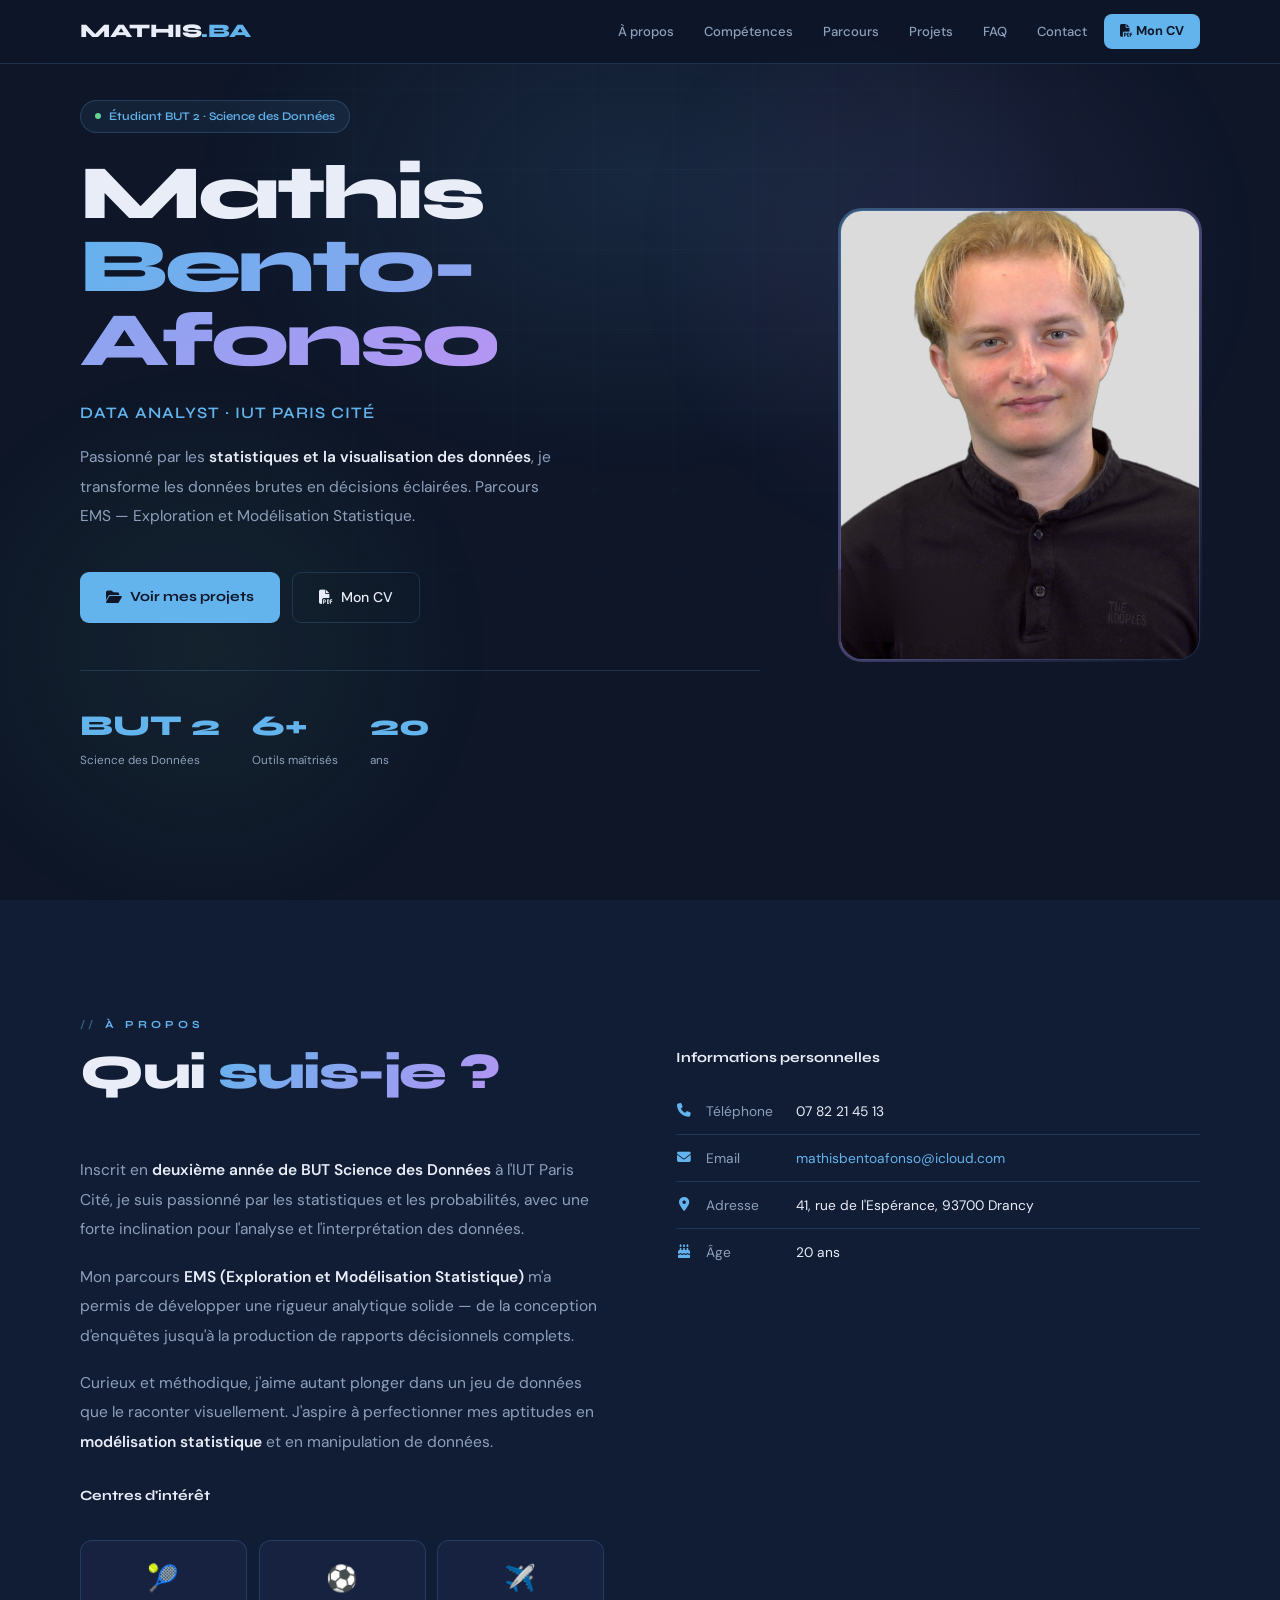
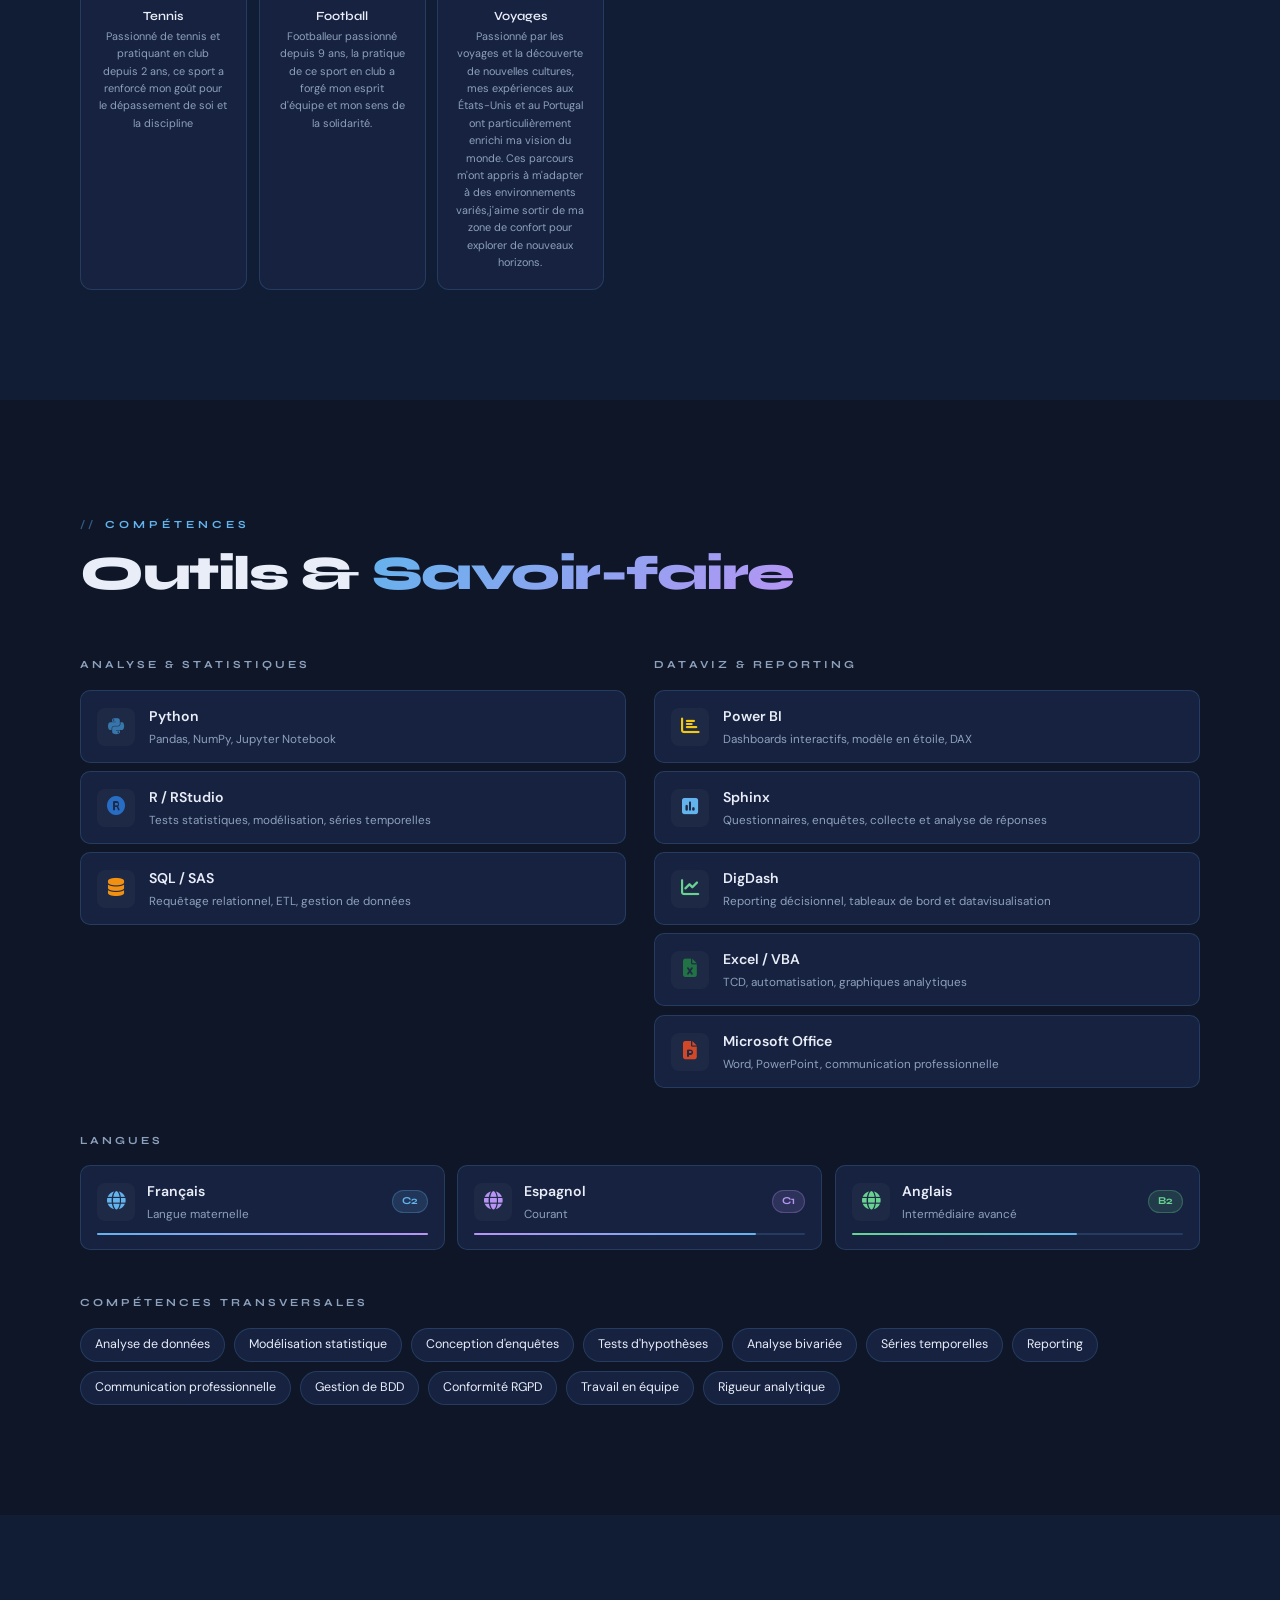
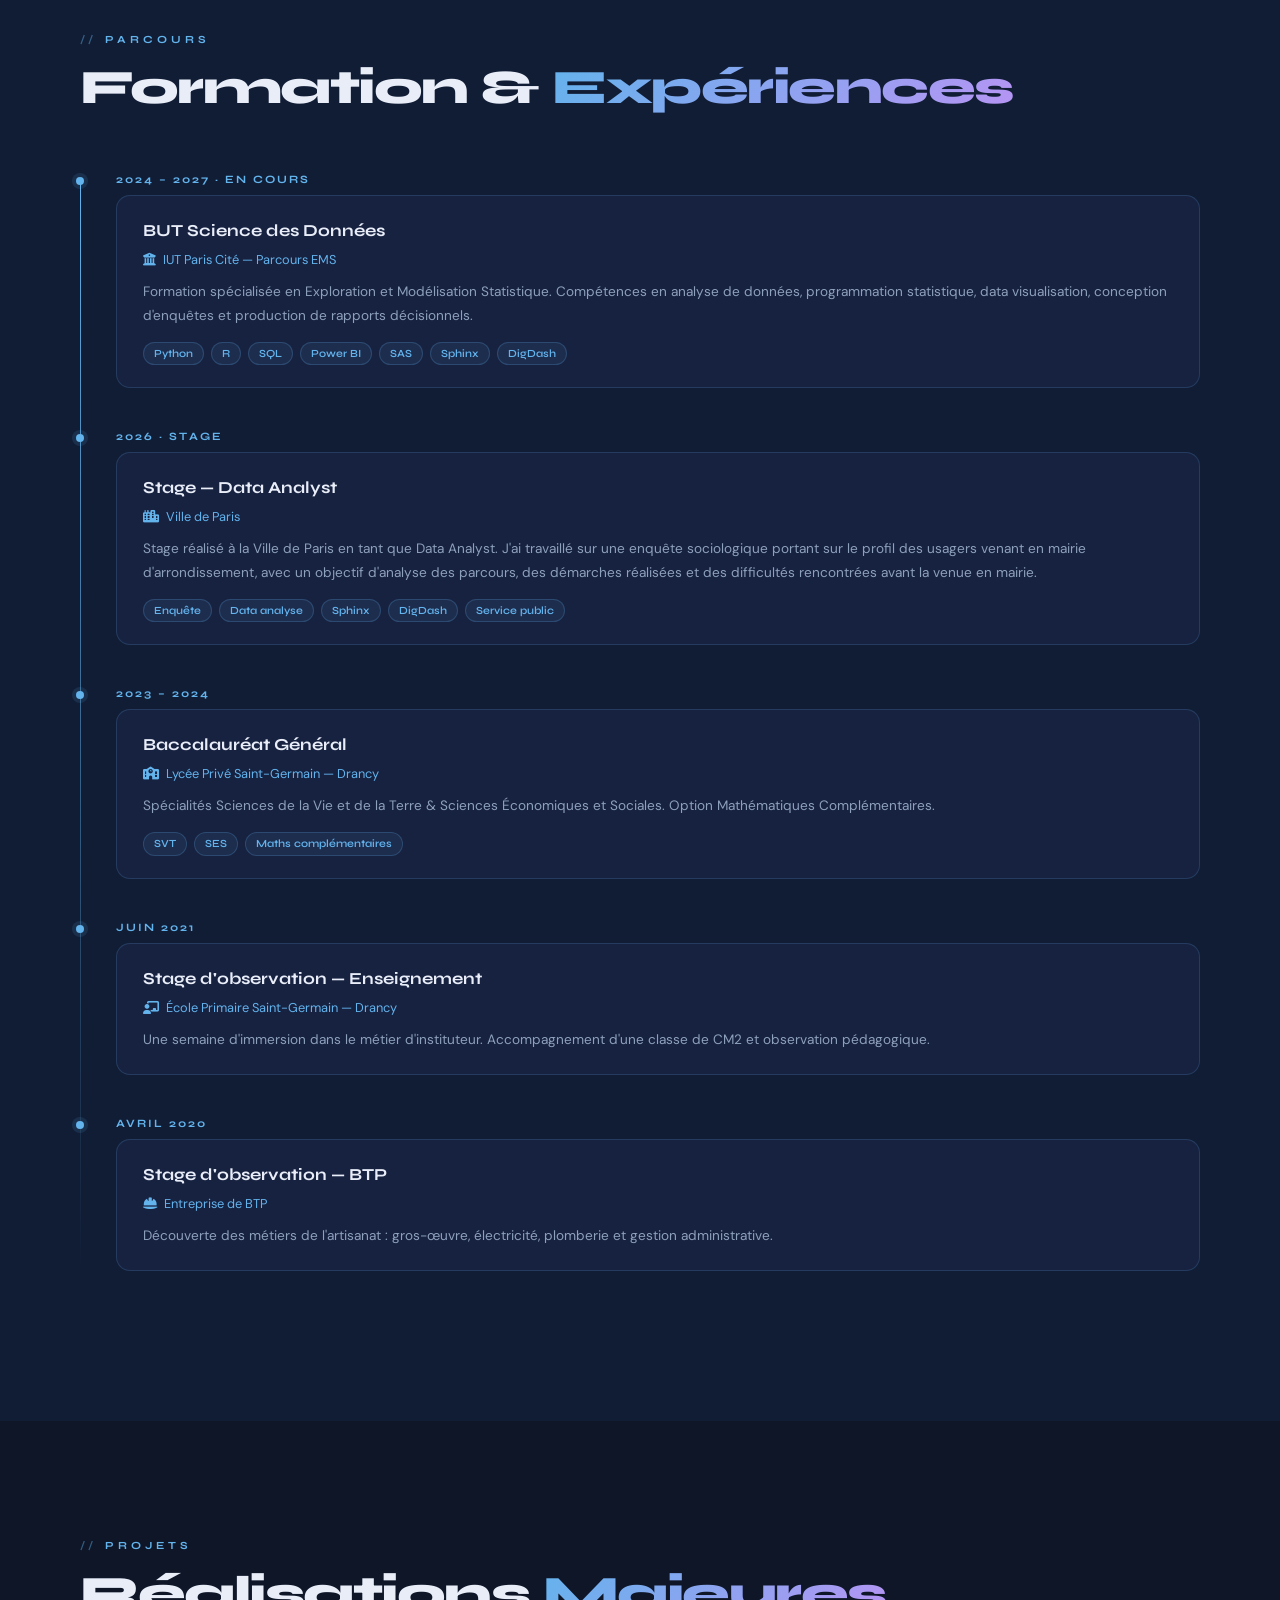
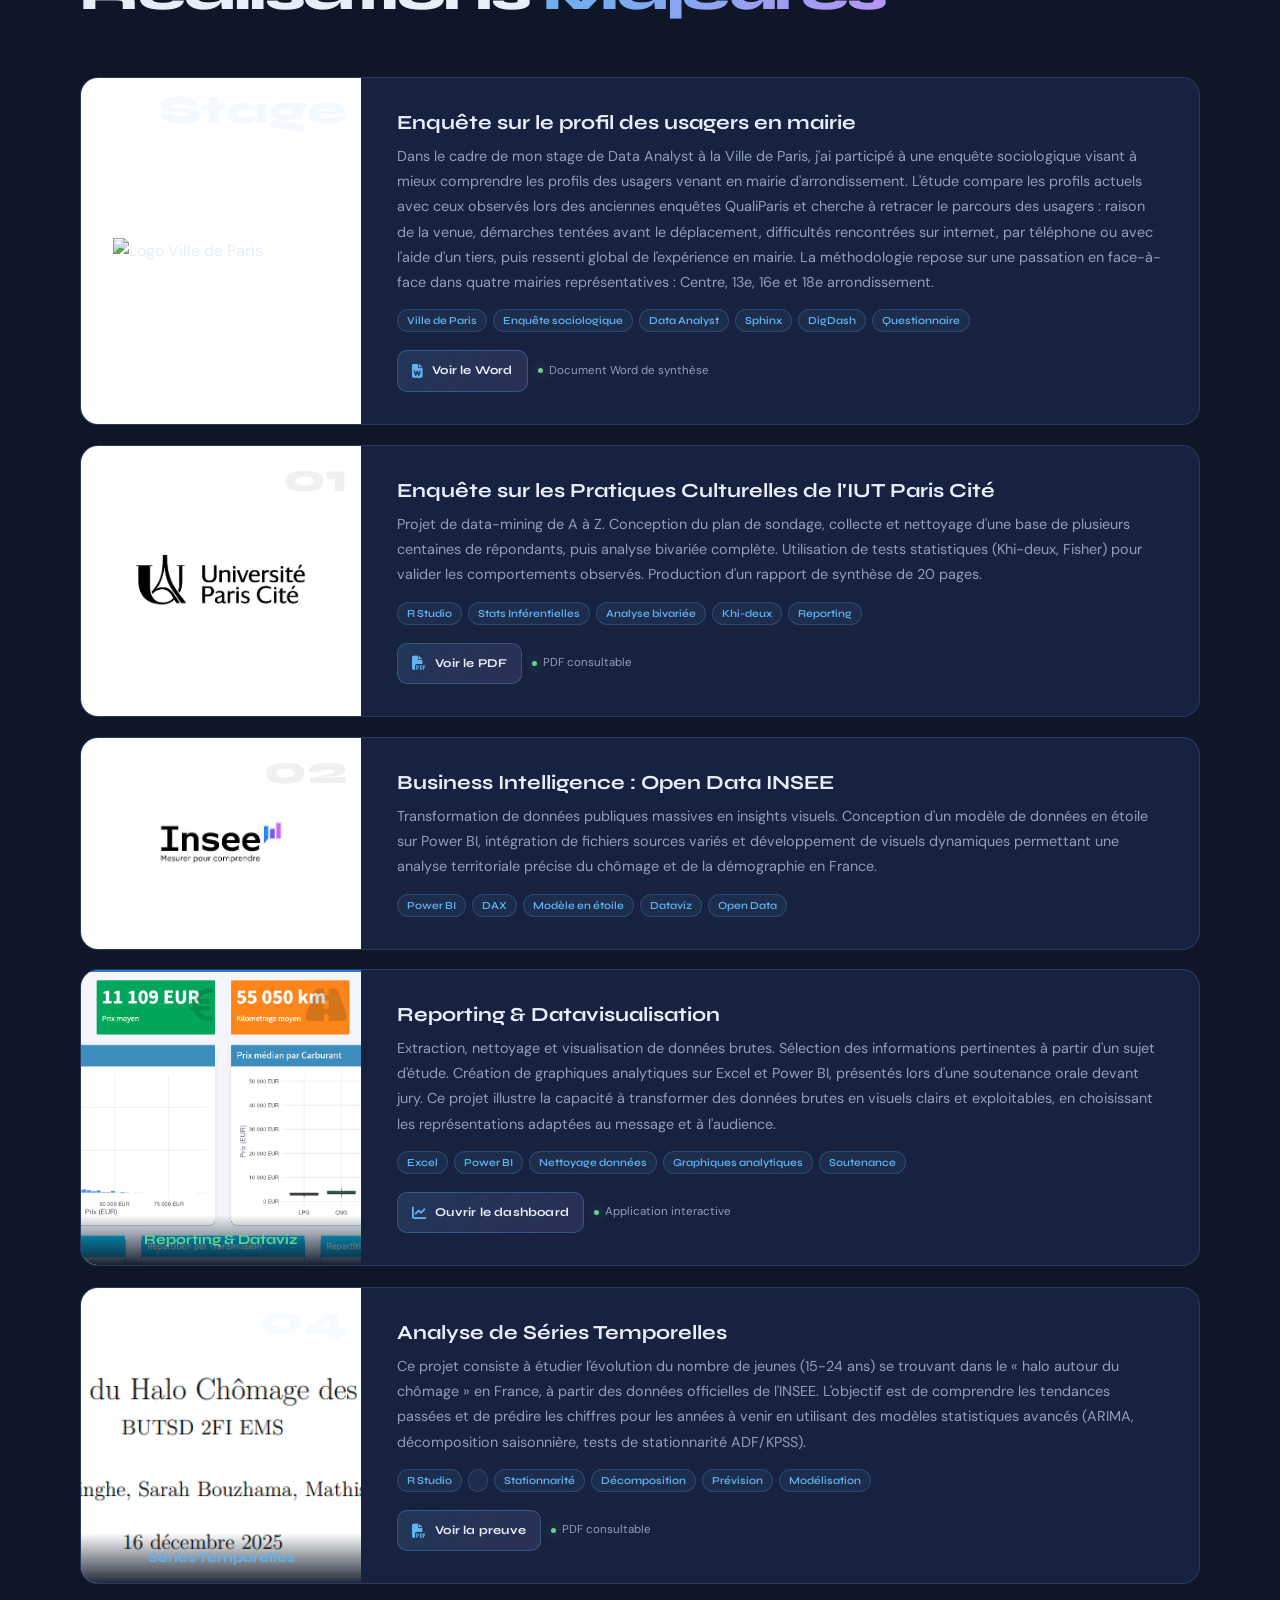
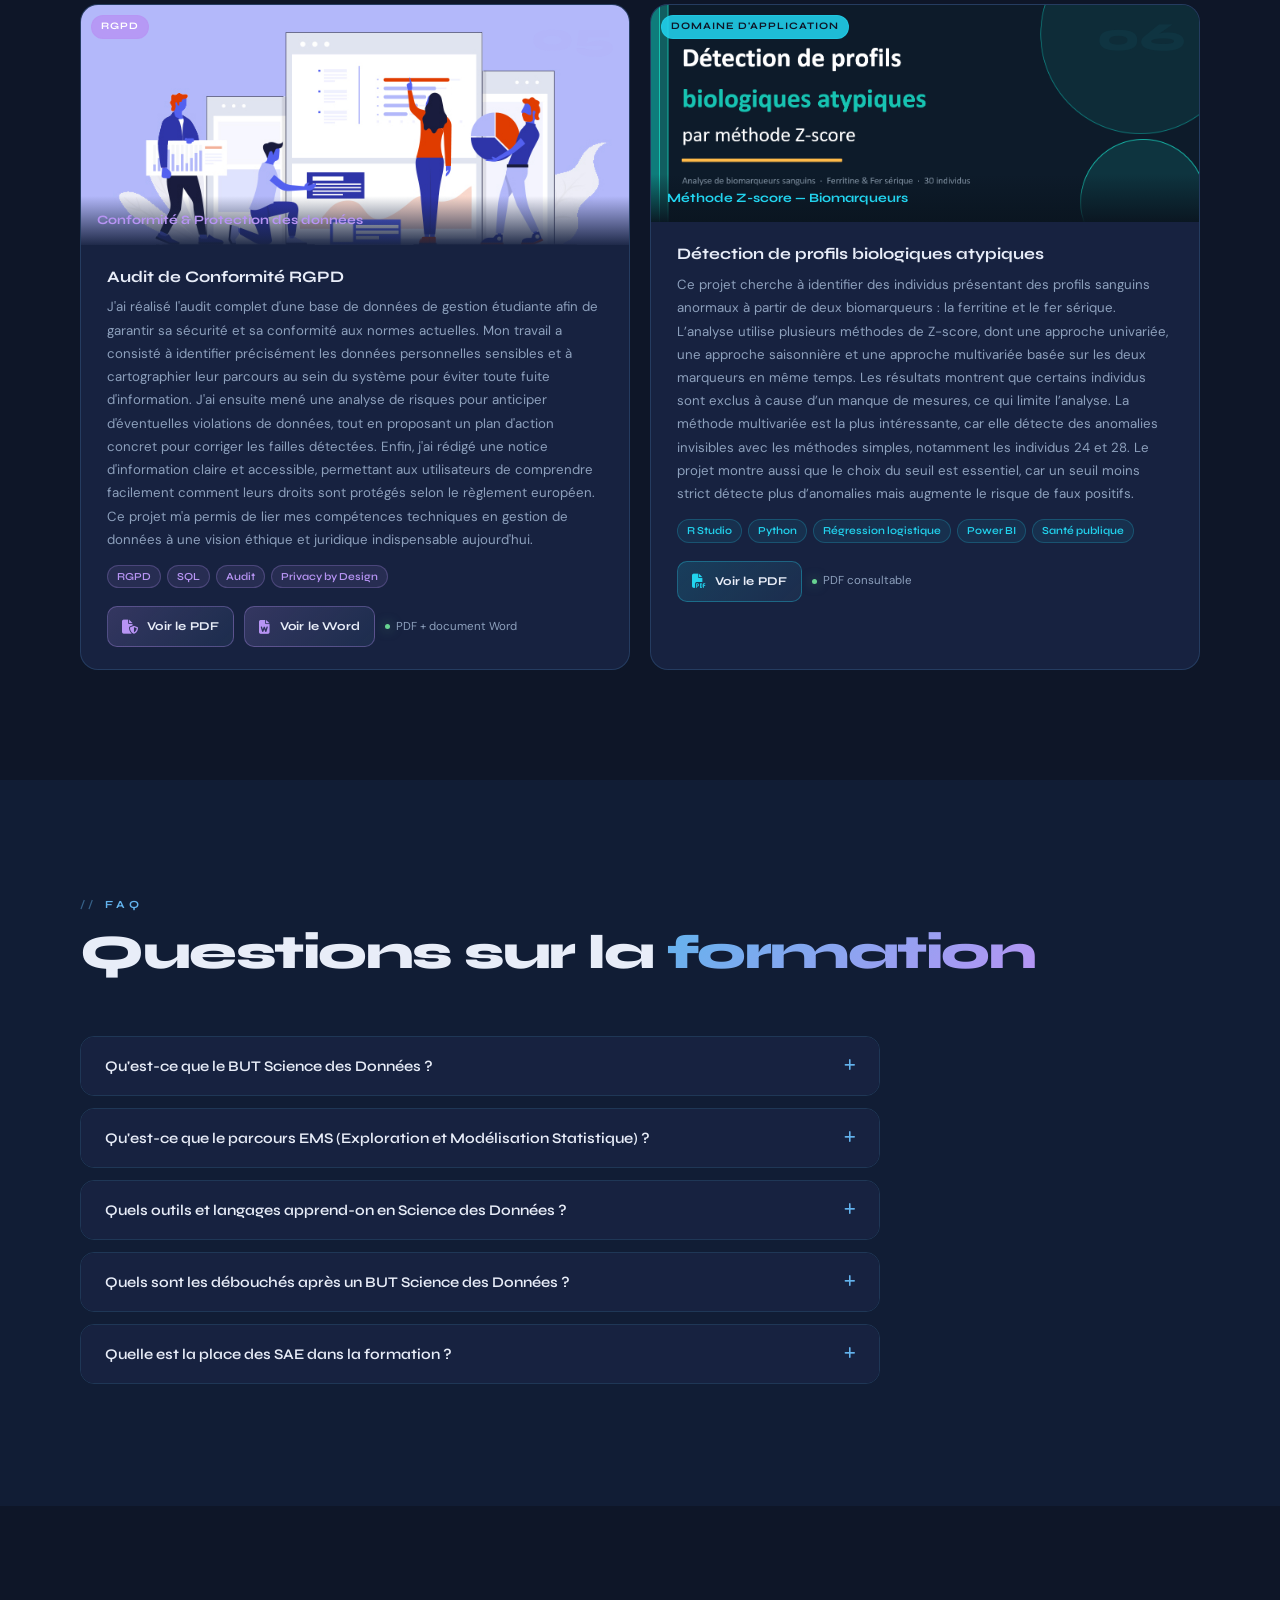
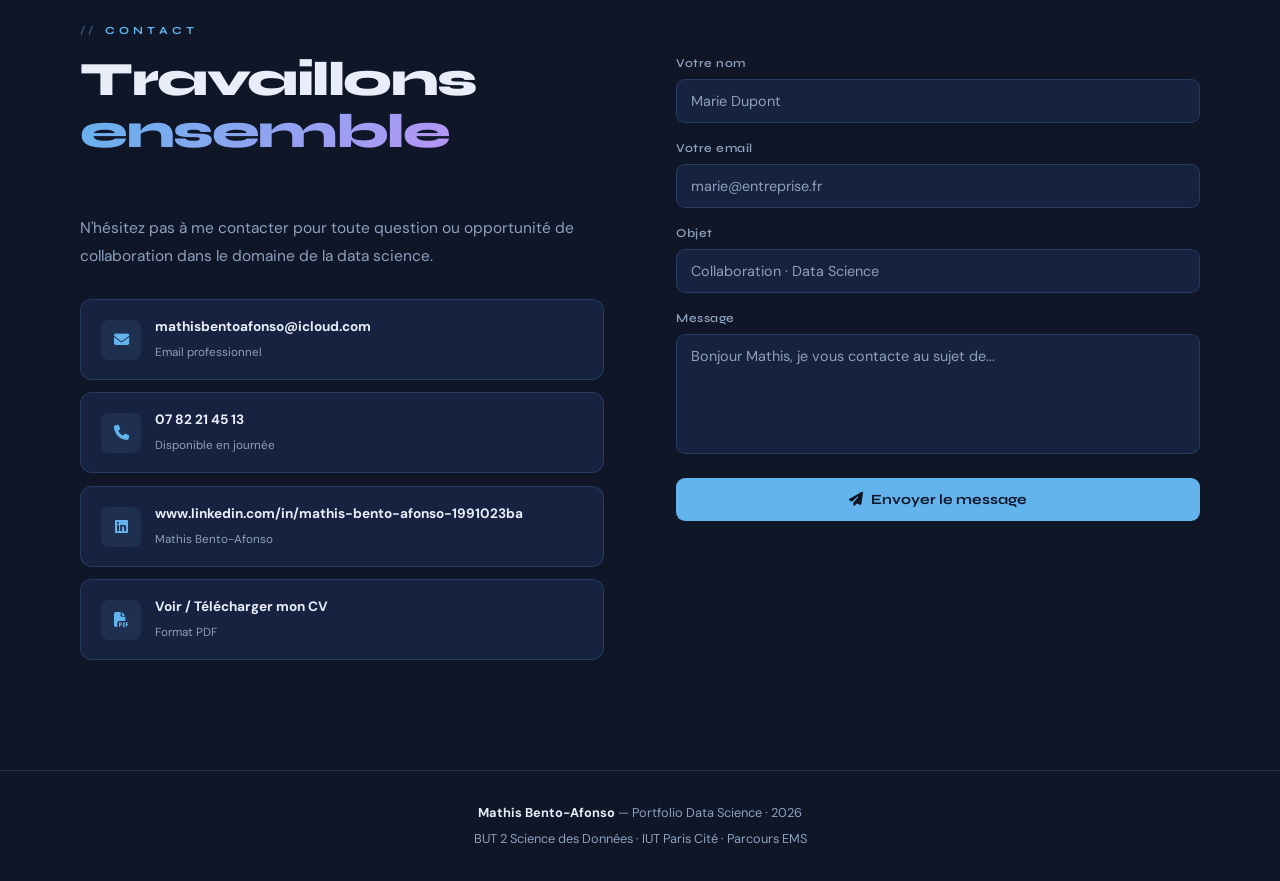
==== commit f51d84ee: "Add files via upload" ====
--- a/web.html
+++ b/web.html
@@ -242,131 +242,131 @@
   .container{padding:0 20px}
   .interests-grid{grid-template-columns:1fr 1fr}
 }
-
-/* DYNAMIC POLISH */
-:root { --mx: 50%; --my: 20%; }
-html { scroll-padding-top: 76px; }
-body { min-height: 100vh; }
-body::before{
-  background-position: calc(var(--mx) / 18) calc(var(--my) / 18);
-  mask-image: radial-gradient(circle at var(--mx) var(--my), #000 0%, rgba(0,0,0,.74) 36%, transparent 78%);
-  animation: gridDrift 18s linear infinite;
+
+/* DYNAMIC POLISH */
+:root { --mx: 50%; --my: 20%; }
+html { scroll-padding-top: 76px; }
+body { min-height: 100vh; }
+body::before{
+  background-position: calc(var(--mx) / 18) calc(var(--my) / 18);
+  mask-image: radial-gradient(circle at var(--mx) var(--my), #000 0%, rgba(0,0,0,.74) 36%, transparent 78%);
+  animation: gridDrift 18s linear infinite;
+}
+body::after{
+  left: var(--mx); top: var(--my); transform: translate(-50%,-50%);
+  opacity: .9; transition: left .45s ease, top .45s ease;
+}
+@keyframes gridDrift{from{background-position:0 0,0 0}to{background-position:80px 80px,80px 80px}}
+
+nav{transition:padding .25s ease, background .25s ease, box-shadow .25s ease}
+nav.scrolled{padding:9px 0;background:rgba(14,22,40,.76);box-shadow:0 16px 45px rgba(0,0,0,.26)}
+.nav-links a{position:relative;overflow:hidden}
+.nav-links a::after{content:'';position:absolute;left:13px;right:13px;bottom:4px;height:1px;background:var(--accent);transform:scaleX(0);transform-origin:left;transition:transform .25s ease}
+.nav-links a:hover::after,.nav-links a.active::after{transform:scaleX(1)}
+
+#hero::before{content:'';position:absolute;inset:0;pointer-events:none;background:radial-gradient(circle at 74% 28%,rgba(183,148,244,.11),transparent 28%),radial-gradient(circle at 16% 72%,rgba(104,211,145,.08),transparent 24%);opacity:.9}
+.hero-grid{transform-style:preserve-3d}
+.photo-wrap{will-change:transform;transition:transform .25s ease}
+.photo-wrap:hover{transform:translateY(-8px) rotateX(2deg) rotateY(-3deg)}
+.photo-badge{animation:floatBadge 4.5s ease-in-out infinite}
+@keyframes floatBadge{0%,100%{transform:translateY(0)}50%{transform:translateY(-8px)}}
+
+.btn-primary,.btn-ghost,.c-link,.skill-item,.lang-skill-item,.interest-card,.t-card,.proj-card,.faq-item{will-change:transform,box-shadow,border-color}
+.btn-primary,.btn-ghost{position:relative;overflow:hidden}
+.btn-primary::before,.btn-ghost::before{content:'';position:absolute;inset:0;background:linear-gradient(120deg,transparent,rgba(255,255,255,.22),transparent);transform:translateX(-120%);transition:transform .55s ease}
+.btn-primary:hover::before,.btn-ghost:hover::before{transform:translateX(120%)}
+.btn-ghost:hover{background:rgba(99,179,237,.06);transform:translateY(-3px)}
+
+.skill-item,.lang-skill-item,.interest-card,.t-card,.proj-card,.c-link,.faq-item{transition:transform .35s cubic-bezier(.2,.8,.2,1),border-color .35s ease,box-shadow .35s ease,background .35s ease}
+.skill-item:hover,.lang-skill-item:hover,.interest-card:hover,.t-card:hover,.c-link:hover{box-shadow:0 16px 38px rgba(0,0,0,.22),0 0 0 1px rgba(99,179,237,.05) inset}
+.proj-card{transform:perspective(900px) rotateX(var(--tilt-y,0deg)) rotateY(var(--tilt-x,0deg)) translateY(0)}
+.proj-card:hover{transform:perspective(900px) rotateX(var(--tilt-y,0deg)) rotateY(var(--tilt-x,0deg)) translateY(-8px)}
+.proj-card::after{content:'';position:absolute;inset:0;pointer-events:none;background:radial-gradient(circle at var(--card-x,50%) var(--card-y,50%),rgba(255,255,255,.13),transparent 34%);opacity:0;transition:opacity .25s ease}
+.proj-card:hover::after{opacity:1}
+.proj-thumb img,.proj-thumb-dark img{transition:transform .6s cubic-bezier(.2,.8,.2,1),filter .35s ease}
+.proj-card:hover .proj-thumb img,.proj-card:hover .proj-thumb-dark img{transform:scale(1.045);filter:saturate(1.08) contrast(1.05)}
+
+.reveal,.reveal-l{transition:opacity .75s ease,transform .75s cubic-bezier(.2,.8,.2,1),filter .75s ease;filter:blur(8px)}
+.reveal.visible,.reveal-l.visible{filter:blur(0)}
+.reveal:nth-child(2n){transition-delay:.06s}.reveal:nth-child(3n){transition-delay:.12s}
+.lang-fill{position:relative;overflow:visible}
+.lang-fill::after{content:'';position:absolute;right:-3px;top:50%;width:7px;height:7px;border-radius:50%;background:var(--accent2);transform:translateY(-50%);box-shadow:0 0 14px var(--accent)}
+.faq-a{transition:max-height .45s cubic-bezier(.2,.8,.2,1)}
+.form-g input:hover,.form-g textarea:hover{border-color:rgba(99,179,237,.32)}
+.form-g input:focus,.form-g textarea:focus{transform:translateY(-1px)}
+
+@media (prefers-reduced-motion: reduce){
+  *,*::before,*::after{animation-duration:.001ms!important;animation-iteration-count:1!important;scroll-behavior:auto!important;transition-duration:.001ms!important}
+}
+@media(max-width:900px){
+  nav.scrolled{padding:10px 0}.photo-wrap:hover,.proj-card:hover{transform:none}.photo-badge{animation:none}
 }
-body::after{
-  left: var(--mx); top: var(--my); transform: translate(-50%,-50%);
-  opacity: .9; transition: left .45s ease, top .45s ease;
-}
-@keyframes gridDrift{from{background-position:0 0,0 0}to{background-position:80px 80px,80px 80px}}
-
-nav{transition:padding .25s ease, background .25s ease, box-shadow .25s ease}
-nav.scrolled{padding:9px 0;background:rgba(14,22,40,.76);box-shadow:0 16px 45px rgba(0,0,0,.26)}
-.nav-links a{position:relative;overflow:hidden}
-.nav-links a::after{content:'';position:absolute;left:13px;right:13px;bottom:4px;height:1px;background:var(--accent);transform:scaleX(0);transform-origin:left;transition:transform .25s ease}
-.nav-links a:hover::after,.nav-links a.active::after{transform:scaleX(1)}
-
-#hero::before{content:'';position:absolute;inset:0;pointer-events:none;background:radial-gradient(circle at 74% 28%,rgba(183,148,244,.11),transparent 28%),radial-gradient(circle at 16% 72%,rgba(104,211,145,.08),transparent 24%);opacity:.9}
-.hero-grid{transform-style:preserve-3d}
-.photo-wrap{will-change:transform;transition:transform .25s ease}
-.photo-wrap:hover{transform:translateY(-8px) rotateX(2deg) rotateY(-3deg)}
-.photo-badge{animation:floatBadge 4.5s ease-in-out infinite}
-@keyframes floatBadge{0%,100%{transform:translateY(0)}50%{transform:translateY(-8px)}}
-
-.btn-primary,.btn-ghost,.c-link,.skill-item,.lang-skill-item,.interest-card,.t-card,.proj-card,.faq-item{will-change:transform,box-shadow,border-color}
-.btn-primary,.btn-ghost{position:relative;overflow:hidden}
-.btn-primary::before,.btn-ghost::before{content:'';position:absolute;inset:0;background:linear-gradient(120deg,transparent,rgba(255,255,255,.22),transparent);transform:translateX(-120%);transition:transform .55s ease}
-.btn-primary:hover::before,.btn-ghost:hover::before{transform:translateX(120%)}
-.btn-ghost:hover{background:rgba(99,179,237,.06);transform:translateY(-3px)}
-
-.skill-item,.lang-skill-item,.interest-card,.t-card,.proj-card,.c-link,.faq-item{transition:transform .35s cubic-bezier(.2,.8,.2,1),border-color .35s ease,box-shadow .35s ease,background .35s ease}
-.skill-item:hover,.lang-skill-item:hover,.interest-card:hover,.t-card:hover,.c-link:hover{box-shadow:0 16px 38px rgba(0,0,0,.22),0 0 0 1px rgba(99,179,237,.05) inset}
-.proj-card{transform:perspective(900px) rotateX(var(--tilt-y,0deg)) rotateY(var(--tilt-x,0deg)) translateY(0)}
-.proj-card:hover{transform:perspective(900px) rotateX(var(--tilt-y,0deg)) rotateY(var(--tilt-x,0deg)) translateY(-8px)}
-.proj-card::after{content:'';position:absolute;inset:0;pointer-events:none;background:radial-gradient(circle at var(--card-x,50%) var(--card-y,50%),rgba(255,255,255,.13),transparent 34%);opacity:0;transition:opacity .25s ease}
-.proj-card:hover::after{opacity:1}
-.proj-thumb img,.proj-thumb-dark img{transition:transform .6s cubic-bezier(.2,.8,.2,1),filter .35s ease}
-.proj-card:hover .proj-thumb img,.proj-card:hover .proj-thumb-dark img{transform:scale(1.045);filter:saturate(1.08) contrast(1.05)}
-
-.reveal,.reveal-l{transition:opacity .75s ease,transform .75s cubic-bezier(.2,.8,.2,1),filter .75s ease;filter:blur(8px)}
-.reveal.visible,.reveal-l.visible{filter:blur(0)}
-.reveal:nth-child(2n){transition-delay:.06s}.reveal:nth-child(3n){transition-delay:.12s}
-.lang-fill{position:relative;overflow:visible}
-.lang-fill::after{content:'';position:absolute;right:-3px;top:50%;width:7px;height:7px;border-radius:50%;background:var(--accent2);transform:translateY(-50%);box-shadow:0 0 14px var(--accent)}
-.faq-a{transition:max-height .45s cubic-bezier(.2,.8,.2,1)}
-.form-g input:hover,.form-g textarea:hover{border-color:rgba(99,179,237,.32)}
-.form-g input:focus,.form-g textarea:focus{transform:translateY(-1px)}
-
-@media (prefers-reduced-motion: reduce){
-  *,*::before,*::after{animation-duration:.001ms!important;animation-iteration-count:1!important;scroll-behavior:auto!important;transition-duration:.001ms!important}
-}
-@media(max-width:900px){
-  nav.scrolled{padding:10px 0}.photo-wrap:hover,.proj-card:hover{transform:none}.photo-badge{animation:none}
-}
-
-/* PROOF EXPERIENCE */
-.proj-actions{display:flex;flex-wrap:wrap;gap:10px;margin-top:18px;align-items:center}
-.proof-btn{position:relative;display:inline-flex;align-items:center;gap:9px;border:1px solid rgba(99,179,237,.28);background:linear-gradient(135deg,rgba(99,179,237,.14),rgba(183,148,244,.12));color:var(--text);text-decoration:none;padding:10px 14px;border-radius:10px;font-family:'Syne',sans-serif;font-size:.75rem;font-weight:700;letter-spacing:.2px;overflow:hidden;transition:transform .28s cubic-bezier(.2,.8,.2,1),border-color .28s ease,box-shadow .28s ease,background .28s ease}
-.proof-btn i{color:var(--accent);font-size:.88rem;transition:transform .28s ease}
-.proof-btn::before{content:'';position:absolute;inset:0;background:linear-gradient(120deg,transparent,rgba(255,255,255,.22),transparent);transform:translateX(-120%);transition:transform .55s ease}
-.proof-btn:hover{transform:translateY(-3px);border-color:var(--accent);box-shadow:0 14px 34px rgba(99,179,237,.18)}
-.proof-btn:hover::before{transform:translateX(120%)}
-.proof-btn:hover i{transform:translateX(2px) scale(1.08)}
-.proof-btn.purple{border-color:rgba(183,148,244,.32);background:linear-gradient(135deg,rgba(183,148,244,.18),rgba(99,179,237,.08))}
-.proof-btn.purple i{color:var(--purple)}
-.proof-btn.cyan{border-color:rgba(34,211,238,.32);background:linear-gradient(135deg,rgba(34,211,238,.16),rgba(99,179,237,.08))}
-.proof-btn.cyan i{color:#22d3ee}
-.proof-btn.green{border-color:rgba(104,211,145,.32);background:linear-gradient(135deg,rgba(104,211,145,.16),rgba(99,179,237,.08))}
-.proof-btn.green i{color:var(--green)}
-.proof-hint{font-size:.72rem;color:var(--muted);display:inline-flex;align-items:center;gap:6px}
-.proof-hint::before{content:'';width:5px;height:5px;border-radius:50%;background:var(--green);box-shadow:0 0 12px rgba(104,211,145,.6)}
-
-.proof-modal{position:fixed;inset:0;z-index:5200;display:flex;align-items:center;justify-content:center;padding:28px;background:rgba(5,10,20,.78);backdrop-filter:blur(16px);opacity:0;pointer-events:none;transition:opacity .28s ease}
-.proof-modal.open{opacity:1;pointer-events:auto}
-.proof-panel{width:min(980px,96vw);max-height:90vh;background:var(--card);border:1px solid rgba(99,179,237,.22);border-radius:18px;overflow:hidden;box-shadow:0 28px 90px rgba(0,0,0,.5);transform:translateY(18px) scale(.98);transition:transform .32s cubic-bezier(.2,.8,.2,1);display:flex;flex-direction:column}
-.proof-modal.open .proof-panel{transform:translateY(0) scale(1)}
-.proof-head{display:flex;align-items:center;justify-content:space-between;gap:16px;padding:16px 18px;border-bottom:1px solid var(--border);background:rgba(255,255,255,.025)}
-.proof-title{display:flex;align-items:center;gap:10px;font-family:'Syne',sans-serif;font-weight:700;font-size:.92rem}
-.proof-title i{color:var(--accent)}
-.proof-actions{display:flex;gap:8px;align-items:center}
-.proof-open,.proof-close{border:1px solid var(--border);border-radius:8px;color:var(--text);background:rgba(255,255,255,.04);min-height:36px;padding:0 12px;display:inline-flex;align-items:center;justify-content:center;gap:8px;text-decoration:none;font-size:.78rem;font-weight:700;cursor:pointer;transition:all .24s ease}
-.proof-open:hover,.proof-close:hover{border-color:var(--accent);color:var(--accent);transform:translateY(-1px)}
-.proof-close{width:36px;padding:0}
-.proof-body{min-height:360px;background:#0b1220;display:flex;align-items:center;justify-content:center;position:relative;overflow:auto}
-.proof-frame{width:100%;height:min(72vh,720px);border:0;background:#111;display:none}
-.proof-empty{padding:46px 28px;text-align:center;max-width:560px}
-.proof-empty i{font-size:2.4rem;color:var(--accent);margin-bottom:16px}
-.proof-empty h3{font-family:'Syne',sans-serif;font-size:1.2rem;margin-bottom:10px}
-.proof-empty p{color:var(--muted);font-size:.9rem;line-height:1.75;margin-bottom:18px}
-.proof-modal.can-preview .proof-frame{display:block}
-.proof-modal.can-preview .proof-empty{display:none}
-
-@media(max-width:700px){
-  .proj-actions{flex-direction:column;align-items:stretch}.proof-btn{justify-content:center}.proof-hint{justify-content:center}.proof-modal{padding:12px}.proof-head{align-items:flex-start}.proof-title{font-size:.82rem}.proof-body{min-height:300px}.proof-frame{height:68vh}
+
+/* PROOF EXPERIENCE */
+.proj-actions{display:flex;flex-wrap:wrap;gap:10px;margin-top:18px;align-items:center}
+.proof-btn{position:relative;display:inline-flex;align-items:center;gap:9px;border:1px solid rgba(99,179,237,.28);background:linear-gradient(135deg,rgba(99,179,237,.14),rgba(183,148,244,.12));color:var(--text);text-decoration:none;padding:10px 14px;border-radius:10px;font-family:'Syne',sans-serif;font-size:.75rem;font-weight:700;letter-spacing:.2px;overflow:hidden;transition:transform .28s cubic-bezier(.2,.8,.2,1),border-color .28s ease,box-shadow .28s ease,background .28s ease}
+.proof-btn i{color:var(--accent);font-size:.88rem;transition:transform .28s ease}
+.proof-btn::before{content:'';position:absolute;inset:0;background:linear-gradient(120deg,transparent,rgba(255,255,255,.22),transparent);transform:translateX(-120%);transition:transform .55s ease}
+.proof-btn:hover{transform:translateY(-3px);border-color:var(--accent);box-shadow:0 14px 34px rgba(99,179,237,.18)}
+.proof-btn:hover::before{transform:translateX(120%)}
+.proof-btn:hover i{transform:translateX(2px) scale(1.08)}
+.proof-btn.purple{border-color:rgba(183,148,244,.32);background:linear-gradient(135deg,rgba(183,148,244,.18),rgba(99,179,237,.08))}
+.proof-btn.purple i{color:var(--purple)}
+.proof-btn.cyan{border-color:rgba(34,211,238,.32);background:linear-gradient(135deg,rgba(34,211,238,.16),rgba(99,179,237,.08))}
+.proof-btn.cyan i{color:#22d3ee}
+.proof-btn.green{border-color:rgba(104,211,145,.32);background:linear-gradient(135deg,rgba(104,211,145,.16),rgba(99,179,237,.08))}
+.proof-btn.green i{color:var(--green)}
+.proof-hint{font-size:.72rem;color:var(--muted);display:inline-flex;align-items:center;gap:6px}
+.proof-hint::before{content:'';width:5px;height:5px;border-radius:50%;background:var(--green);box-shadow:0 0 12px rgba(104,211,145,.6)}
+
+.proof-modal{position:fixed;inset:0;z-index:5200;display:flex;align-items:center;justify-content:center;padding:28px;background:rgba(5,10,20,.78);backdrop-filter:blur(16px);opacity:0;pointer-events:none;transition:opacity .28s ease}
+.proof-modal.open{opacity:1;pointer-events:auto}
+.proof-panel{width:min(980px,96vw);max-height:90vh;background:var(--card);border:1px solid rgba(99,179,237,.22);border-radius:18px;overflow:hidden;box-shadow:0 28px 90px rgba(0,0,0,.5);transform:translateY(18px) scale(.98);transition:transform .32s cubic-bezier(.2,.8,.2,1);display:flex;flex-direction:column}
+.proof-modal.open .proof-panel{transform:translateY(0) scale(1)}
+.proof-head{display:flex;align-items:center;justify-content:space-between;gap:16px;padding:16px 18px;border-bottom:1px solid var(--border);background:rgba(255,255,255,.025)}
+.proof-title{display:flex;align-items:center;gap:10px;font-family:'Syne',sans-serif;font-weight:700;font-size:.92rem}
+.proof-title i{color:var(--accent)}
+.proof-actions{display:flex;gap:8px;align-items:center}
+.proof-open,.proof-close{border:1px solid var(--border);border-radius:8px;color:var(--text);background:rgba(255,255,255,.04);min-height:36px;padding:0 12px;display:inline-flex;align-items:center;justify-content:center;gap:8px;text-decoration:none;font-size:.78rem;font-weight:700;cursor:pointer;transition:all .24s ease}
+.proof-open:hover,.proof-close:hover{border-color:var(--accent);color:var(--accent);transform:translateY(-1px)}
+.proof-close{width:36px;padding:0}
+.proof-body{min-height:360px;background:#0b1220;display:flex;align-items:center;justify-content:center;position:relative;overflow:auto}
+.proof-frame{width:100%;height:min(72vh,720px);border:0;background:#111;display:none}
+.proof-empty{padding:46px 28px;text-align:center;max-width:560px}
+.proof-empty i{font-size:2.4rem;color:var(--accent);margin-bottom:16px}
+.proof-empty h3{font-family:'Syne',sans-serif;font-size:1.2rem;margin-bottom:10px}
+.proof-empty p{color:var(--muted);font-size:.9rem;line-height:1.75;margin-bottom:18px}
+.proof-modal.can-preview .proof-frame{display:block}
+.proof-modal.can-preview .proof-empty{display:none}
+
+@media(max-width:700px){
+  .proj-actions{flex-direction:column;align-items:stretch}.proof-btn{justify-content:center}.proof-hint{justify-content:center}.proof-modal{padding:12px}.proof-head{align-items:flex-start}.proof-title{font-size:.82rem}.proof-body{min-height:300px}.proof-frame{height:68vh}
 }
 </style>
 </head>
 <body>
 
-<div id="progress"></div>
-<!-- PROOF MODAL -->
-<div class="proof-modal" id="proofModal" aria-hidden="true">
-  <div class="proof-panel" role="dialog" aria-modal="true" aria-labelledby="proofTitle">
-    <div class="proof-head">
-      <div class="proof-title" id="proofTitle"><i class="fas fa-folder-open"></i><span>Preuve du projet</span></div>
-      <div class="proof-actions">
-        <a class="proof-open" id="proofOpen" href="#" target="_blank" rel="noopener"><i class="fas fa-up-right-from-square"></i> Ouvrir</a>
-        <button class="proof-close" type="button" onclick="closeProofModal()" aria-label="Fermer"><i class="fas fa-times"></i></button>
-      </div>
-    </div>
-    <div class="proof-body">
-      <iframe class="proof-frame" id="proofFrame" title="Aperçu de la preuve"></iframe>
-      <div class="proof-empty">
-        <i class="fas fa-file-arrow-down"></i>
-        <h3>Aperçu direct non disponible</h3>
-        <p>Ce type de preuve ne se prévisualise pas toujours dans le navigateur. Utilise le bouton Ouvrir pour le consulter ou le télécharger.</p>
-        <a class="proof-btn" id="proofFallback" href="#" target="_blank" rel="noopener"><i class="fas fa-download"></i> Ouvrir la preuve</a>
-      </div>
-    </div>
-  </div>
+<div id="progress"></div>
+<!-- PROOF MODAL -->
+<div class="proof-modal" id="proofModal" aria-hidden="true">
+  <div class="proof-panel" role="dialog" aria-modal="true" aria-labelledby="proofTitle">
+    <div class="proof-head">
+      <div class="proof-title" id="proofTitle"><i class="fas fa-folder-open"></i><span>Preuve du projet</span></div>
+      <div class="proof-actions">
+        <a class="proof-open" id="proofOpen" href="#" target="_blank" rel="noopener"><i class="fas fa-up-right-from-square"></i> Ouvrir</a>
+        <button class="proof-close" type="button" onclick="closeProofModal()" aria-label="Fermer"><i class="fas fa-times"></i></button>
+      </div>
+    </div>
+    <div class="proof-body">
+      <iframe class="proof-frame" id="proofFrame" title="Aperçu de la preuve"></iframe>
+      <div class="proof-empty">
+        <i class="fas fa-file-arrow-down"></i>
+        <h3>Aperçu direct non disponible</h3>
+        <p>Ce type de preuve ne se prévisualise pas toujours dans le navigateur. Utilise le bouton Ouvrir pour le consulter ou le télécharger.</p>
+        <a class="proof-btn" id="proofFallback" href="#" target="_blank" rel="noopener"><i class="fas fa-download"></i> Ouvrir la preuve</a>
+      </div>
+    </div>
+  </div>
 </div>
 
 <!-- CV MODAL -->
@@ -499,21 +499,21 @@
       <!-- Dataviz & Reporting -->
       <div class="reveal">
         <div class="skill-cat-title">Dataviz &amp; Reporting</div>
-        <div class="skill-item">
-          <div class="skill-icon" style="color:#f2c811"><i class="fas fa-chart-bar"></i></div>
-          <div><div class="skill-name">Power BI</div><div class="skill-desc">Dashboards interactifs, modèle en étoile, DAX</div></div>
-        </div>
-        <div class="skill-item">
-          <div class="skill-icon" style="color:#63b3ed"><i class="fas fa-square-poll-vertical"></i></div>
-          <div><div class="skill-name">Sphinx</div><div class="skill-desc">Questionnaires, enquêtes, collecte et analyse de réponses</div></div>
-        </div>
-        <div class="skill-item">
-          <div class="skill-icon" style="color:#68d391"><i class="fas fa-chart-line"></i></div>
-          <div><div class="skill-name">DigDash</div><div class="skill-desc">Reporting décisionnel, tableaux de bord et datavisualisation</div></div>
-        </div>
-        <div class="skill-item">
-          <div class="skill-icon" style="color:#217346"><i class="fas fa-file-excel"></i></div>
-          <div><div class="skill-name">Excel / VBA</div><div class="skill-desc">TCD, automatisation, graphiques analytiques</div></div>
+        <div class="skill-item">
+          <div class="skill-icon" style="color:#f2c811"><i class="fas fa-chart-bar"></i></div>
+          <div><div class="skill-name">Power BI</div><div class="skill-desc">Dashboards interactifs, modèle en étoile, DAX</div></div>
+        </div>
+        <div class="skill-item">
+          <div class="skill-icon" style="color:#63b3ed"><i class="fas fa-square-poll-vertical"></i></div>
+          <div><div class="skill-name">Sphinx</div><div class="skill-desc">Questionnaires, enquêtes, collecte et analyse de réponses</div></div>
+        </div>
+        <div class="skill-item">
+          <div class="skill-icon" style="color:#68d391"><i class="fas fa-chart-line"></i></div>
+          <div><div class="skill-name">DigDash</div><div class="skill-desc">Reporting décisionnel, tableaux de bord et datavisualisation</div></div>
+        </div>
+        <div class="skill-item">
+          <div class="skill-icon" style="color:#217346"><i class="fas fa-file-excel"></i></div>
+          <div><div class="skill-name">Excel / VBA</div><div class="skill-desc">TCD, automatisation, graphiques analytiques</div></div>
         </div>
         <div class="skill-item">
           <div class="skill-icon" style="color:#d04828"><i class="fas fa-file-powerpoint"></i></div>
@@ -592,25 +592,25 @@
       <div class="timeline-item reveal">
         <div class="t-date">2024 – 2027 · En cours</div>
         <div class="t-card">
-          <h3>BUT Science des Données</h3>
-          <div class="t-org"><i class="fas fa-university"></i> IUT Paris Cité — Parcours EMS</div>
-          <p>Formation spécialisée en Exploration et Modélisation Statistique. Compétences en analyse de données, programmation statistique, data visualisation, conception d'enquêtes et production de rapports décisionnels.</p>
-          <div class="t-tags"><span>Python</span><span>R</span><span>SQL</span><span>Power BI</span><span>SAS</span><span>Sphinx</span><span>DigDash</span></div>
-        </div>
-      </div>
-
-      <div class="timeline-item reveal">
-        <div class="t-date">2026 · Stage</div>
-        <div class="t-card">
-          <h3>Stage — Data Analyst</h3>
-          <div class="t-org"><i class="fas fa-city"></i> Ville de Paris</div>
-          <p>Stage réalisé à la Ville de Paris en tant que Data Analyst. J'ai travaillé sur une enquête sociologique portant sur le profil des usagers venant en mairie d'arrondissement, avec un objectif d'analyse des parcours, des démarches réalisées et des difficultés rencontrées avant la venue en mairie.</p>
-          <div class="t-tags"><span>Enquête</span><span>Data analyse</span><span>Sphinx</span><span>DigDash</span><span>Service public</span></div>
-        </div>
-      </div>
-
-      <div class="timeline-item reveal">
-        <div class="t-date">2023 – 2024</div>
+          <h3>BUT Science des Données</h3>
+          <div class="t-org"><i class="fas fa-university"></i> IUT Paris Cité — Parcours EMS</div>
+          <p>Formation spécialisée en Exploration et Modélisation Statistique. Compétences en analyse de données, programmation statistique, data visualisation, conception d'enquêtes et production de rapports décisionnels.</p>
+          <div class="t-tags"><span>Python</span><span>R</span><span>SQL</span><span>Power BI</span><span>SAS</span><span>Sphinx</span><span>DigDash</span></div>
+        </div>
+      </div>
+
+      <div class="timeline-item reveal">
+        <div class="t-date">2026 · Stage</div>
+        <div class="t-card">
+          <h3>Stage — Data Analyst</h3>
+          <div class="t-org"><i class="fas fa-city"></i> Ville de Paris</div>
+          <p>Stage réalisé à la Ville de Paris en tant que Data Analyst. J'ai travaillé sur une enquête sociologique portant sur le profil des usagers venant en mairie d'arrondissement, avec un objectif d'analyse des parcours, des démarches réalisées et des difficultés rencontrées avant la venue en mairie.</p>
+          <div class="t-tags"><span>Enquête</span><span>Data analyse</span><span>Sphinx</span><span>DigDash</span><span>Service public</span></div>
+        </div>
+      </div>
+
+      <div class="timeline-item reveal">
+        <div class="t-date">2023 – 2024</div>
         <div class="t-card">
           <h3>Baccalauréat Général</h3>
           <div class="t-org"><i class="fas fa-school"></i> Lycée Privé Saint-Germain — Drancy</div>
@@ -645,32 +645,32 @@
 <section id="projets">
   <div class="container">
     <div class="section-badge">Projets</div>
-    <h2 class="title reveal">Réalisations <span class="grad">Majeures</span></h2>
-    <div class="projects-grid">
-
-      <!-- PROJET STAGE — Ville de Paris -->
-      <div class="proj-card proj-featured reveal">
-        <div class="proj-thumb">
-          <img src="paris.jpg" alt="Logo Ville de Paris" style="max-height:120px;width:100%;object-fit:contain;">
-          <span class="proj-num" style="color:rgba(99,179,237,0.08);">Stage</span>
-        </div>
-        <div class="proj-body">
-          <h3>Enquête sur le profil des usagers en mairie</h3>
-          <p>Dans le cadre de mon stage de Data Analyst à la Ville de Paris, j'ai participé à une enquête sociologique visant à mieux comprendre les profils des usagers venant en mairie d'arrondissement. L'étude compare les profils actuels avec ceux observés lors des anciennes enquêtes QualiParis et cherche à retracer le parcours des usagers : raison de la venue, démarches tentées avant le déplacement, difficultés rencontrées sur internet, par téléphone ou avec l'aide d'un tiers, puis ressenti global de l'expérience en mairie. La méthodologie repose sur une passation en face-à-face dans quatre mairies représentatives : Centre, 13e, 16e et 18e arrondissement.</p>
-          <div class="proj-tools">
-            <span>Ville de Paris</span>
-            <span>Enquête sociologique</span>
-            <span>Data Analyst</span>
-            <span>Sphinx</span>
-            <span>DigDash</span>
-            <span>Questionnaire</span>
-          </div>
-          <div class="proj-actions"><a href="Enquete.docx" class="proof-btn" data-proof-title="Preuve - Enquête Ville de Paris" data-proof-type="docx" onclick="openProof(event, this)"><i class="fas fa-file-word"></i> Voir le Word</a><span class="proof-hint">Document Word de synthèse</span></div>
-        </div>
-      </div>
-
-      <!-- PROJET 01 — Featured (UPC) -->
-      <div class="proj-card proj-featured reveal">
+    <h2 class="title reveal">Réalisations <span class="grad">Majeures</span></h2>
+    <div class="projects-grid">
+
+      <!-- PROJET STAGE — Ville de Paris -->
+      <div class="proj-card proj-featured reveal">
+        <div class="proj-thumb">
+          <img src="paris.jpg" alt="Logo Ville de Paris" style="max-height:120px;width:100%;object-fit:contain;">
+          <span class="proj-num" style="color:rgba(99,179,237,0.08);">Stage</span>
+        </div>
+        <div class="proj-body">
+          <h3>Enquête sur le profil des usagers en mairie</h3>
+          <p>Dans le cadre de mon stage de Data Analyst à la Ville de Paris, j'ai participé à une enquête sociologique visant à mieux comprendre les profils des usagers venant en mairie d'arrondissement. L'étude compare les profils actuels avec ceux observés lors des anciennes enquêtes QualiParis et cherche à retracer le parcours des usagers : raison de la venue, démarches tentées avant le déplacement, difficultés rencontrées sur internet, par téléphone ou avec l'aide d'un tiers, puis ressenti global de l'expérience en mairie. La méthodologie repose sur une passation en face-à-face dans quatre mairies représentatives : Centre, 13e, 16e et 18e arrondissement.</p>
+          <div class="proj-tools">
+            <span>Ville de Paris</span>
+            <span>Enquête sociologique</span>
+            <span>Data Analyst</span>
+            <span>Sphinx</span>
+            <span>DigDash</span>
+            <span>Questionnaire</span>
+          </div>
+          <div class="proj-actions"><a href="Enquete.docx" class="proof-btn" data-proof-title="Preuve - Enquête Ville de Paris" data-proof-type="docx" onclick="openProof(event, this)"><i class="fas fa-file-word"></i> Voir le Word</a><span class="proof-hint">Document Word de synthèse</span></div>
+        </div>
+      </div>
+
+      <!-- PROJET 01 — Featured (UPC) -->
+      <div class="proj-card proj-featured reveal">
         <div class="proj-thumb">
           <img src="[data-uri]